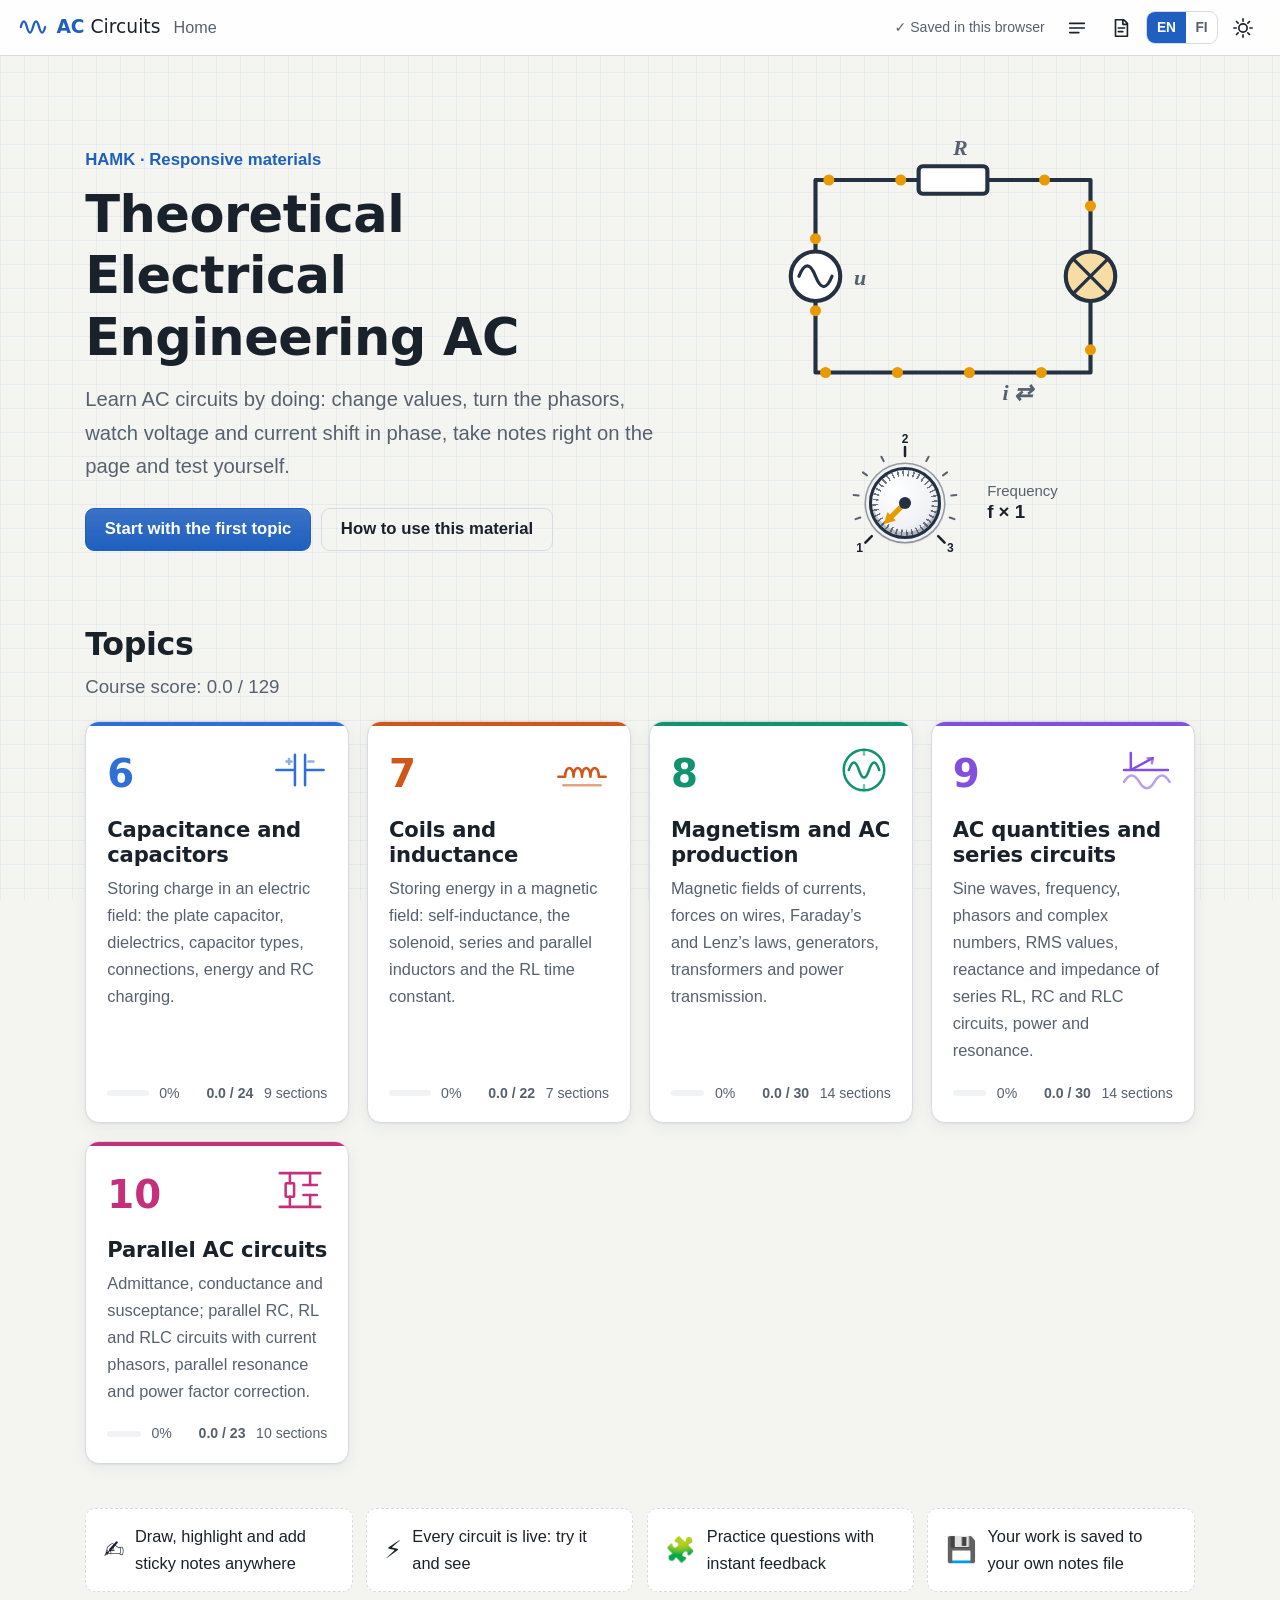
==== ac/index.html @ db030ca5 "Update courses (source 7ab23d0)" ====
<!DOCTYPE html>
<html lang="en" data-theme="light">
<head>
<meta charset="utf-8">
<meta http-equiv="Content-Security-Policy" content="default-src 'none'; script-src 'self' 'sha256-pbmYLm3J45AjEMLq6GWjqh+jnxPYkYn+S5W482r9JpI='; style-src 'self' 'unsafe-inline'; img-src 'self' data: blob:; font-src 'self'; connect-src 'none'; form-action 'none'; base-uri 'none'; object-src 'none'">
<meta name="referrer" content="no-referrer">
<meta name="viewport" content="width=device-width, initial-scale=1, viewport-fit=cover">
<title>Theoretical Electrical Engineering AC · Responsive materials</title>
<meta name="color-scheme" content="light dark">
<link rel="icon" href="assets/img/favicon.svg?v=e45cb06618" type="image/svg+xml">
<link rel="stylesheet" href="assets/css/tokens.css?v=3f46a9041d">
<link rel="stylesheet" href="assets/css/main.css?v=83f2d271c3">
<link rel="stylesheet" href="assets/css/widgets.css?v=fe84c44bce">
<script>
  // Apply saved theme before first paint to avoid a flash of the wrong theme.
  (function () {
    try {
      var p = JSON.parse(localStorage.getItem('tac.prefs') || '{}'), q = {};
      try { q = JSON.parse(localStorage.getItem('phys.prefs')) || {}; } catch (e) {}   // landing page choice: fallback on a first visit
      var t = p.theme || q.theme || (matchMedia('(prefers-color-scheme: dark)').matches ? 'dark' : 'light');
      document.documentElement.setAttribute('data-theme', t);
      var l = p.lang || q.lang;
      if (l) document.documentElement.setAttribute('lang', l);
    } catch (e) {}
  })();
</script>
</head>
<body>
<a class="skip-link" href="#main" data-i18n="a11y.skip">Skip to content</a>

<header class="app-header" id="app-header">
  <a class="brand" href="#/" aria-label="Home">
    <svg class="brand-mark" viewBox="0 0 32 32" aria-hidden="true"><path d="M3 16c2.2-8 4.3-8 6.5 0s4.3 8 6.5 0 4.3-8 6.5 0 4.3 8 6.5 0" fill="none" stroke="currentColor" stroke-width="2.4" stroke-linejoin="round" stroke-linecap="round"/></svg>
    <span class="brand-text"><b>AC</b> <span data-i18n="app.short">Circuits</span></span>
  </a>
  <nav class="crumbs" id="crumbs" aria-label="Breadcrumb"></nav>
  <div class="header-actions">
    <span class="save-status" id="save-status" role="status" aria-live="polite"></span>
    <button class="icon-btn" id="btn-tools" aria-haspopup="true" data-i18n-title="tools.title" data-i18n-aria="tools.title">
      <svg viewBox="0 0 24 24" aria-hidden="true"><path d="M4 7h16M4 12h16M4 17h10"/></svg>
    </button>
    <button class="icon-btn" id="btn-notes" aria-haspopup="true" data-i18n-title="notes.title" data-i18n-aria="notes.title">
      <svg viewBox="0 0 24 24" aria-hidden="true"><path d="M6 3h9l4 4v14H6z M14 3v5h5 M9 12h7 M9 16h5"/></svg>
    </button>
    <button class="lang-btn" id="btn-lang" data-i18n-title="pref.lang" data-i18n-aria="pref.lang"><span>EN</span><span>FI</span></button>
    <button class="icon-btn" id="btn-theme" data-i18n-title="pref.theme" data-i18n-aria="pref.theme">
      <svg class="i-sun" viewBox="0 0 24 24" aria-hidden="true"><circle cx="12" cy="12" r="4.5"/><path d="M12 2v2.5M12 19.5V22M2 12h2.5M19.5 12H22M4.9 4.9l1.8 1.8M17.3 17.3l1.8 1.8M4.9 19.1l1.8-1.8M17.3 6.7l1.8-1.8"/></svg>
      <svg class="i-moon" viewBox="0 0 24 24" aria-hidden="true"><path d="M20 14.5A8.5 8.5 0 1 1 9.5 4a7 7 0 0 0 10.5 10.5z"/></svg>
    </button>
  </div>
</header>


<main id="main" tabindex="-1"></main>

<div class="drawer-host" id="drawer-host"></div>
<div class="modal-host" id="modal-host"></div>
<div class="toast-host" id="toast-host" aria-live="polite"></div>

<noscript><p style="padding:2rem">This material needs JavaScript. / Tämä materiaali vaatii JavaScriptin.</p></noscript>

<!-- Core (classic scripts only: ES modules are blocked on file://) -->
<script src="assets/js/core/tdc.js?v=b5c0bcb4d8"></script>
<script src="assets/js/core/i18n.js?v=e4afcc249c"></script>
<script src="lang/ui.js?v=0b3c5973d3"></script>
<script src="assets/js/core/theme.js?v=9b73047cfd"></script>
<script src="assets/js/core/ui.js?v=63420fcae2"></script>
<script src="assets/js/core/answer-norm.js?v=86c3b2309d"></script>
<script src="assets/js/core/scoring.js?v=700bbb0a70"></script>
<script src="assets/js/core/calc.js?v=87dd33fbfc"></script>
<script src="assets/js/core/crypto.js?v=a854910cba"></script>
<script src="assets/js/core/store.js?v=5a4cf26c00"></script>
<script src="assets/js/core/formula.js?v=489525cb7b"></script>
<script src="assets/js/core/render.js?v=7fd0418ef6"></script>
<script src="assets/js/core/colorpicker.js?v=32179fa64b"></script>
<script src="assets/js/core/annotate.js?v=acb6c0222a"></script>
<script src="assets/js/core/quiz.js?v=ab4d814f95"></script>
<script src="assets/js/core/tools.js?v=df5bda1fa9"></script>
<script src="assets/js/core/router.js?v=f48097688c"></script>
<!-- Simulation & visualisation widgets -->
<script src="assets/vendor/three.min.js?v=8a5f724990"></script>
<script src="assets/js/sim/circuit.js?v=4933e4adf7"></script>
<script src="assets/js/sim/circuit-view.js?v=845d0c804b"></script>
<script src="assets/js/viz/plot.js?v=1e0f981f00"></script>
<script src="assets/js/viz/three-widget.js?v=1bd84b142c"></script>
<script src="assets/js/viz/widgets-common.js?v=58fe266c1f"></script>
<script src="assets/js/viz/ac.js?v=33a8235416"></script>
<!-- Content -->
<script src="content/topics.js?v=d01b849ca7"></script>
<script src="content/topic0.js?v=4bbeefe671"></script>
<script src="content/topic6.js?v=5cad010782"></script>
<script src="content/topic7.js?v=11e9e1df13"></script>
<script src="content/topic8.js?v=6d1bc80499"></script>
<script src="content/topic9.js?v=2267a92514"></script>
<script src="content/topic10.js?v=5bc34eb3f3"></script>
<!-- Generated answer keys (hashed / encrypted; see tools/build-keys.mjs) -->
<script src="assets/data/keys.js?v=8dade363c8"></script>
<script src="assets/js/core/boot.js?v=05d945c7f6"></script>
</body>
</html>
---- ac/assets/css/tokens.css ----
/* Design tokens. Light = "graph paper", dark = "oscilloscope". All colours used by CSS, SVG and
 * canvas/three.js come from here (JS reads them with TDC.theme.color('--name')). */
:root {
  --font-body: "Segoe UI Variable Text", "Segoe UI", Inter, Roboto, "Helvetica Neue", Arial, system-ui, sans-serif;
  --font-head: "Segoe UI Variable Display", "Segoe UI", Inter, Roboto, system-ui, sans-serif;
  --font-math: "Cambria Math", Cambria, "STIX Two Math", "Latin Modern Math", "Times New Roman", serif;
  --font-mono: "Cascadia Mono", Consolas, "SF Mono", Menlo, ui-monospace, monospace;
  --radius: 10px;
  --radius-sm: 6px;
  --gap: 1rem;
  --wide: 62rem;          /* one width for every section, box and table */
  --header-h: 56px;
  --ease: cubic-bezier(.2, .7, .2, 1);
  /* topic accents (same in both themes, tuned for AA on both surfaces) */
  --t1: #2f6fd6; --t2: #d0571a; --t3: #12936f; --t4: #8250df; --t5: #c4317a;
}

:root[data-theme="light"] {
  color-scheme: light;
  --bg: #f4f5f1;
  --bg-grid: rgba(40, 80, 140, .06);
  --surface: #ffffff;
  --surface-2: #f0f2f5;
  --fg: #19212b;
  --muted: #566170;
  --line: #d6dbe2;
  --primary: #1f5fbf;
  --primary-fg: #ffffff;
  --focus: #1f5fbf;
  --ok: #1e7f4f; --ok-bg: #e5f5ec;
  --bad: #b42318; --bad-bg: #fdecea;
  --warn: #8a5a00; --warn-bg: #fff4d6;
  --info-bg: #eaf1fc;
  --shadow: 0 1px 2px rgba(20, 30, 50, .06), 0 4px 16px rgba(20, 30, 50, .06);
  --shadow-lg: 0 10px 40px rgba(20, 30, 50, .16);
  /* circuit / plot */
  --c-wire: #233142;
  --c-wire-user: #d0571a;
  --c-body-fill: #ffffff;
  --c-grid-dot: #c3cad4;
  --c-flow: #e89a00;
  --c-electron: #1f8fd6;
  --c-label: #19212b;
  --c-value: #1f5fbf;
  --c-display-bg: #0f1a12;
  --c-display-fg: #6dff9e;
  --c-1: #1f5fbf; --c-2: #d0571a; --c-3: #12936f; --c-4: #8250df; --c-5: #c4317a; --c-6: #8a6d00;
  --mark-opacity: .35;
}

:root[data-theme="dark"] {
  color-scheme: dark;
  --bg: #0d131a;
  --bg-grid: rgba(110, 170, 255, .05);
  --surface: #141c26;
  --surface-2: #1b2532;
  --fg: #e4ebf2;
  --muted: #98a6b5;
  --line: #2a3747;
  --primary: #6ea8ff;
  --primary-fg: #08121f;
  --focus: #8dbbff;
  --ok: #5fd39a; --ok-bg: #11291e;
  --bad: #ff8a80; --bad-bg: #2d1514;
  --warn: #ffcf66; --warn-bg: #2b230f;
  --info-bg: #142338;
  --shadow: 0 1px 2px rgba(0, 0, 0, .4), 0 4px 18px rgba(0, 0, 0, .3);
  --shadow-lg: 0 10px 40px rgba(0, 0, 0, .55);
  --c-wire: #c9d6e3;
  --c-wire-user: #ff9b5c;
  --c-body-fill: #141c26;
  --c-grid-dot: #2f3d4e;
  --c-flow: #ffc04d;
  --c-electron: #5cc8ff;
  --c-label: #e4ebf2;
  --c-value: #8dbbff;
  --c-display-bg: #050b07;
  --c-display-fg: #6dff9e;
  --c-1: #6ea8ff; --c-2: #ff9b5c; --c-3: #4fd6a8; --c-4: #b99bff; --c-5: #ff7eb6; --c-6: #e6c84d;
  --mark-opacity: .45;
}
---- ac/assets/css/main.css ----
/* Layout, typography and core components. Colours only via tokens.css variables. */
*, *::before, *::after { box-sizing: border-box; }
html { font-size: 110%; -webkit-text-size-adjust: 100%; scroll-padding-top: calc(var(--header-h) + 12px); }
body {
  margin: 0; font: 400 1.0625rem/1.65 var(--font-body); color: var(--fg); background: var(--bg);
  background-image: linear-gradient(var(--bg-grid) 1px, transparent 1px), linear-gradient(90deg, var(--bg-grid) 1px, transparent 1px);
  background-size: 24px 24px; background-attachment: fixed;
  transition: background-color .25s var(--ease), color .25s var(--ease);
}
h1, h2, h3, h4 { font-family: var(--font-head); line-height: 1.2; margin: 1.4em 0 .5em; letter-spacing: -.01em; overflow-wrap: anywhere; hyphens: auto; }   /* long Finnish compounds on phones */
h1 { font-size: clamp(1.9rem, 3.2vw + 1rem, 2.9rem); font-weight: 700; }
h2 { font-size: clamp(1.4rem, 1.2vw + 1rem, 1.8rem); font-weight: 650; }
h3 { font-size: 1.2rem; font-weight: 650; }
p { margin: .6em 0; }
a { color: var(--primary); text-underline-offset: 3px; }
:focus-visible { outline: 3px solid var(--focus); outline-offset: 2px; border-radius: 4px; }
.muted { color: var(--muted); }
.small { font-size: .85rem; }
.nowrap { white-space: nowrap; }
.ok { color: var(--ok); } .bad { color: var(--bad); }
.skip-link { position: absolute; left: -999px; top: 8px; background: var(--surface); padding: .5rem 1rem; z-index: 100; }
.skip-link:focus { left: 8px; }
[hidden] { display: none !important; }
code, kbd { font-family: var(--font-mono); font-size: .9em; background: var(--surface-2); padding: .05em .35em; border-radius: 4px; }

/* ---------- header ---------- */
.app-header {
  position: sticky; top: 0; z-index: 40; height: var(--header-h); display: flex; align-items: center; gap: .75rem;
  padding: 0 max(1rem, env(safe-area-inset-left)); background: color-mix(in srgb, var(--surface) 88%, transparent);
  backdrop-filter: saturate(1.4) blur(10px); border-bottom: 1px solid var(--line);
}
.brand { display: flex; align-items: center; gap: .5rem; color: var(--fg); text-decoration: none; font-family: var(--font-head); white-space: nowrap; }
.brand-mark { width: 30px; height: 30px; color: var(--primary); }
.brand-text b { color: var(--primary); }
.crumbs { flex: 1; min-width: 0; display: flex; gap: .4rem; align-items: center; font-size: .92rem; color: var(--muted); overflow: hidden; white-space: nowrap; }
.crumbs a { color: var(--muted); text-decoration: none; }
.crumbs a:hover { color: var(--fg); }
.crumb-current { overflow: hidden; text-overflow: ellipsis; color: var(--fg); }
.header-actions { display: flex; align-items: center; gap: .35rem; }
.save-status { font-size: .8rem; color: var(--muted); margin-right: .4rem; white-space: nowrap; }
.save-status.warn { color: var(--warn); font-weight: 600; }
.save-status .dot { display: inline-block; width: .55em; height: .55em; margin-right: .35em; border-radius: 50%; background: var(--warn); vertical-align: baseline; }
.save-status.unsaved { color: var(--fg); }
.icon-btn {
  display: inline-grid; place-items: center; width: 38px; height: 38px; border-radius: 9px; border: 1px solid transparent;
  background: transparent; color: var(--fg); cursor: pointer; font-size: 1rem;
}
.icon-btn:hover { background: var(--surface-2); border-color: var(--line); }
.icon-btn svg { width: 22px; height: 22px; fill: none; stroke: currentColor; stroke-width: 1.8; stroke-linecap: round; stroke-linejoin: round; }
.icon-btn.sm { width: 28px; height: 28px; font-size: .75rem; }
.icon-btn[aria-pressed="true"] { background: var(--info-bg); }
[data-theme="light"] .i-moon, [data-theme="dark"] .i-sun { display: none; }
.lang-btn { display: flex; border: 1px solid var(--line); border-radius: 9px; overflow: hidden; background: var(--surface); padding: 0; cursor: pointer; font: 600 .78rem var(--font-body); }
.lang-btn span { padding: .45rem .55rem; color: var(--muted); }
.lang-btn span.on { background: var(--primary); color: var(--primary-fg); }
@media (max-width: 640px) { .save-status:not(.unsaved), .save-status .unsaved-text, .brand-text { display: none; } .save-status.unsaved { font-size: 0; } .save-status .dot { width: 10px; height: 10px; margin: 0; } .crumbs { font-size: .82rem; } }

/* ---------- buttons, inputs ---------- */
.btn {
  display: inline-flex; align-items: center; justify-content: center; gap: .4rem; padding: .6rem 1.05rem; border-radius: 9px;
  border: 1px solid var(--line); background: var(--surface); color: var(--fg); font: 600 .95rem var(--font-body);
  cursor: pointer; text-decoration: none; transition: transform .12s var(--ease), background .15s, border-color .15s;
}
.btn:hover { border-color: var(--primary); background: color-mix(in srgb, var(--primary) 7%, var(--surface)); transform: translateY(-1px); box-shadow: var(--shadow); }
.btn:active { transform: translateY(1px); box-shadow: none; }
.btn:disabled, .btn[aria-disabled="true"] { opacity: .5; cursor: not-allowed; transform: none; box-shadow: none; }
.btn-primary { background: linear-gradient(180deg, color-mix(in srgb, var(--primary) 88%, #fff), var(--primary)); color: var(--primary-fg); border-color: var(--primary); }
.btn-primary:hover { background: var(--primary); filter: brightness(1.08); box-shadow: 0 6px 18px color-mix(in srgb, var(--primary) 35%, transparent); }
.btn-ghost { background: transparent; }
.btn-danger { background: var(--bad); border-color: var(--bad); color: #fff; }
.btn-danger:hover { background: var(--bad); filter: brightness(1.1); box-shadow: 0 6px 18px color-mix(in srgb, var(--bad) 35%, transparent); }
.btn-danger-ghost { background: transparent; color: var(--bad); border-color: color-mix(in srgb, var(--bad) 45%, var(--line)); }
.btn-danger-ghost:hover { background: var(--bad-bg); border-color: var(--bad); }
.btn-small { padding: .38rem .75rem; font-size: .85rem; }
.btn-row { display: flex; gap: .5rem; flex-wrap: wrap; margin: 1rem 0; }
.btn-col { display: flex; flex-direction: column; gap: .5rem; align-items: stretch; }
/* Text fields: soft filled surface, clear hover, focus glow (one look for every input in the app) */
.input, textarea.input, select, .q-input {
  width: 100%; padding: .62rem .85rem; border: 1.5px solid color-mix(in srgb, var(--line) 80%, transparent); border-radius: 12px;
  background: color-mix(in srgb, var(--surface-2) 55%, var(--surface)); color: var(--fg); font: inherit; font-size: .95rem; line-height: 1.4;
  box-shadow: inset 0 1px 2px rgba(10, 20, 40, .05); transition: border-color .18s var(--ease), box-shadow .18s var(--ease), background-color .18s var(--ease);
}
.input::placeholder, .q-input::placeholder { color: color-mix(in srgb, var(--muted) 75%, transparent); }
.input:hover, select:hover, .q-input:hover { border-color: color-mix(in srgb, var(--primary) 45%, var(--line)); }
.input:focus, select:focus, .q-input:focus {
  border-color: var(--primary); outline: none; background: var(--surface);
  box-shadow: 0 0 0 4px color-mix(in srgb, var(--primary) 18%, transparent), inset 0 1px 2px rgba(10, 20, 40, .04);
}
.input:disabled, .input[readonly], .q-input:disabled { opacity: .7; cursor: not-allowed; }
textarea.input { resize: vertical; min-height: 4.5em; }
select, select.input {
  appearance: none; -webkit-appearance: none; cursor: pointer; padding-right: 2.2rem;
  background-image: linear-gradient(45deg, transparent 50%, var(--muted) 50%), linear-gradient(135deg, var(--muted) 50%, transparent 50%);
  background-position: calc(100% - 1.05rem) 55%, calc(100% - .75rem) 55%; background-size: 5px 5px; background-repeat: no-repeat;
}
select:not(.input) { width: auto; max-width: 100%; }   /* widget menus sit in rows; .input fields fill their column */
input[type=checkbox], input[type=radio] { accent-color: var(--primary); }
.field { display: grid; gap: .3rem; margin: .7rem 0; font-size: .85rem; font-weight: 600; color: var(--muted); }
.chip { display: inline-flex; align-items: center; gap: .3rem; padding: .15rem .55rem; border-radius: 99px; background: var(--surface-2); border: 1px solid var(--line); font-size: .8rem; }
.chip-ok { background: var(--ok-bg); color: var(--ok); border-color: transparent; }
.chip-bad { background: var(--warn-bg); color: var(--warn); border-color: transparent; }
/* "Interpreted as" preview under an input: shows how the app understood the typed expression */
.math-preview {
  display: flex; align-items: center; gap: .3rem .8rem; flex-wrap: wrap; margin: .45rem 0 .2rem; padding: .45rem .8rem; border-radius: 10px;
  background: color-mix(in srgb, var(--primary) 6%, var(--surface)); border: 1px dashed color-mix(in srgb, var(--primary) 40%, var(--line));
  animation: fade .2s;
}
.math-preview.is-bad { background: var(--warn-bg); border-color: color-mix(in srgb, var(--warn) 50%, transparent); }
.mp-label { font-size: .72rem; font-weight: 700; letter-spacing: .04em; text-transform: uppercase; color: var(--muted); }
.mp-math { min-width: 0; overflow-x: auto; overflow-y: hidden; }
.mp-math math { font-size: 1.2rem; text-align: left; }
.mp-msg { font-size: .85rem; color: var(--warn); }
.mp-msg:empty, .mp-math:empty { display: none; }
.progress { height: 6px; border-radius: 99px; background: var(--surface-2); overflow: hidden; flex: 1; }
.progress > span { display: block; height: 100%; background: var(--accent, var(--primary)); border-radius: inherit; transition: width .6s var(--ease); }

/* ---------- home ---------- */
main { min-height: calc(100vh - var(--header-h)); outline: none; }
.view-home, .page { max-width: 1180px; margin: 0 auto; padding: 1rem clamp(1rem, 3vw, 2rem) 4rem; }
.hero { display: grid; grid-template-columns: 1.1fr .9fr; gap: 2rem; align-items: center; padding: clamp(1rem, 4vw, 3rem) 0 1rem; }
.hero h1 { margin: .2em 0 .3em; }
.eyebrow { margin: 0; color: var(--primary); font-weight: 600; font-size: .95rem; }
.lead { font-size: 1.15rem; color: var(--muted); max-width: 40rem; }
.hero-actions { display: flex; gap: .6rem; flex-wrap: wrap; margin-top: 1.4rem; }
.hero-art svg { width: 100%; max-width: 440px; display: block; margin: auto; }
.ha-wire { fill: none; stroke: var(--c-wire); stroke-width: 3; stroke-linejoin: round; }
.ha-src circle { fill: var(--c-body-fill); stroke: var(--c-wire); stroke-width: 3; } .ha-src path { fill: none; stroke: var(--c-wire); stroke-width: 2.4; stroke-linecap: round; }
.ha-res rect { fill: var(--c-body-fill); stroke: var(--c-wire); stroke-width: 3; }
.ha-lamp circle { fill: color-mix(in srgb, var(--c-flow) 35%, var(--c-body-fill)); stroke: var(--c-wire); stroke-width: 3; animation: lamp 3s ease-in-out infinite; }
.ha-lamp path { stroke: var(--c-wire); stroke-width: 2.4; }
.hero-art text { fill: var(--muted); font: 600 16px var(--font-math); font-style: italic; }
.ha-dots circle { fill: var(--c-flow); }
/* frequency knob: an instrument-panel dial under the hero circuit */
.ha-panel { display: flex; align-items: center; justify-content: center; gap: .7rem; margin-top: .3rem; }
.ha-panel > span { display: flex; flex-direction: column; line-height: 1.25; }
.ha-knob-lab { font-size: .85rem; color: var(--muted); }
.ha-knob-val { font-variant-numeric: tabular-nums; min-width: 4.5em; }
.ha-dial { position: relative; width: 140px; height: 140px; flex: none; display: grid; place-items: center; }
.ha-dial > * { grid-area: 1 / 1; }   /* scale and knob share one cell, so the knob sits at the scale's centre */
.ha-dial svg { position: absolute; inset: 0; width: 100%; height: 100%; }
.ha-dial line { stroke: var(--muted); stroke-width: 2; stroke-linecap: round; } .ha-dial line.big { stroke: var(--fg); stroke-width: 2.5; }
.hero-art .ha-dial text { fill: var(--fg); font: 700 12px var(--font-body); text-anchor: middle; dominant-baseline: central; }
.ha-knob { position: relative; width: 72px; height: 72px; flex: none; border-radius: 50%; cursor: grab; touch-action: none;
  background: radial-gradient(circle at 35% 30%, color-mix(in srgb, var(--surface) 70%, #fff), var(--surface-2) 60%, color-mix(in srgb, var(--c-wire) 18%, var(--surface-2)));
  border: 3px solid var(--c-wire);
  box-shadow: 0 0 0 3px var(--surface-2), 0 0 0 4.5px color-mix(in srgb, var(--c-wire) 45%, transparent), 0 2px 5px rgb(0 0 0 / .3),
    inset 0 -4px 0 color-mix(in srgb, var(--c-wire) 25%, transparent); }
.ha-knob::after { content: ''; position: absolute; inset: calc(50% - 6px); border-radius: 50%; background: var(--c-wire); pointer-events: none; }   /* hub cap */
.ha-knob:active { cursor: grabbing; }
.ha-knob:focus-visible { outline: 3px solid var(--primary); outline-offset: 7px; }
.ha-knob-face { position: relative; display: block; width: 100%; height: 100%; border-radius: 50%; transition: transform .08s; }
/* knurled grip ring: turns with the knob */
.ha-knob-face::before { content: ''; position: absolute; inset: 0; border-radius: 50%;
  background: repeating-conic-gradient(color-mix(in srgb, var(--c-wire) 65%, transparent) 0 3deg, transparent 3deg 10deg);
  -webkit-mask: radial-gradient(circle closest-side, transparent 80%, #000 82%); mask: radial-gradient(circle closest-side, transparent 80%, #000 82%); }
/* pointer: a thick shaft with an arrow head */
.ha-knob-face::after { content: ''; position: absolute; left: calc(50% - 6px); top: 3px; width: 12px; height: 31px; background: var(--c-flow);
  clip-path: polygon(50% 0, 100% 36%, 72% 36%, 72% 100%, 28% 100%, 28% 36%, 0 36%); }
@keyframes lamp { 50% { fill: color-mix(in srgb, var(--c-flow) 75%, var(--c-body-fill)); } }
.section-title { margin-top: 2rem; }
.topic-grid { display: grid; grid-template-columns: repeat(auto-fill, minmax(260px, 1fr)); gap: 1rem; }
.topic-card {
  --accent: var(--primary); position: relative; display: flex; flex-direction: column; gap: .4rem; padding: 1.2rem 1.2rem 1rem;
  border-radius: 14px; background: var(--surface); border: 1px solid var(--line); color: var(--fg); text-decoration: none;
  box-shadow: var(--shadow); overflow: hidden; transition: transform .2s var(--ease), box-shadow .2s, border-color .2s;
  animation: rise .5s var(--ease) both; animation-delay: calc(var(--i) * 60ms);
}
.topic-card::before { content: ""; position: absolute; inset: 0 0 auto 0; height: 4px; background: var(--accent); }
.topic-card:hover { transform: translateY(-3px); box-shadow: var(--shadow-lg); border-color: var(--accent); }
.tc-top { display: flex; justify-content: space-between; align-items: center; }
.tc-num { font: 700 2.2rem/1 var(--font-head); color: var(--accent); }
.tc-icon svg { width: 54px; height: 54px; color: var(--accent); }
.tc-title { margin: .2rem 0 0; font-size: 1.2rem; }
.tc-sum { margin: 0; color: var(--muted); font-size: .93rem; flex: 1; }
.tc-foot { display: flex; flex-wrap: wrap; align-items: center; gap: .3rem .6rem; margin-top: .6rem; font-size: .8rem; color: var(--muted); }
.tc-pct { font-variant-numeric: tabular-nums; min-width: 2.6em; }
.tc-score { font-variant-numeric: tabular-nums; white-space: nowrap; font-weight: 600; }
.home-total { margin: -.4rem 0 1rem; color: var(--muted); font-variant-numeric: tabular-nums; }
.feature-strip { display: grid; grid-template-columns: repeat(auto-fit, minmax(200px, 1fr)); gap: .75rem; margin-top: 2.5rem; }
.feature { display: flex; gap: .6rem; align-items: center; padding: .8rem 1rem; border-radius: var(--radius); background: var(--surface); border: 1px dashed var(--line); font-size: .93rem; }
.feature-icon { font-size: 1.4rem; }
@keyframes rise { from { opacity: 0; transform: translateY(12px); } }
@media (max-width: 820px) { .hero { grid-template-columns: 1fr; } .hero-art { order: -1; max-width: 340px; margin: auto; } }

/* ---------- topic page ---------- */
.topic-layout { display: grid; grid-template-columns: 260px minmax(0, 1fr); gap: clamp(1rem, 3vw, 3rem); max-width: 1240px; margin: 0 auto; padding: 1rem clamp(1rem, 3vw, 2rem) 6rem; }
.toc-wrap { position: relative; z-index: 10; pointer-events: none; }   /* above the drawing layer, but its empty column is not */
.toc-wrap > * { pointer-events: auto; }
.toc { position: sticky; top: calc(var(--header-h) + 1rem); max-height: calc(100vh - var(--header-h) - 2rem); overflow: auto; padding: 1rem; border-radius: 14px; background: var(--surface); border: 1px solid var(--line); font-size: .9rem; }
.toc-head { display: flex; gap: .6rem; align-items: center; margin-bottom: .6rem; }
.toc-num { display: grid; place-items: center; width: 30px; height: 30px; flex: none; border-radius: 8px; color: #fff; font-weight: 700; }
.toc-progress { margin-bottom: .6rem; }
.toc ol { list-style: none; margin: 0; padding: 0; counter-reset: s; }
.toc li { counter-increment: s; }
.toc a { display: flex; gap: .5rem; padding: .35rem .5rem; border-radius: 7px; color: var(--muted); text-decoration: none; line-height: 1.35; }
.toc a::before { content: counter(s); flex: none; width: 1.4em; text-align: right; font-variant-numeric: tabular-nums; opacity: .7; }
.toc li.seen a::before { content: "✓"; color: var(--ok); opacity: 1; }
.toc a:hover { background: var(--surface-2); color: var(--fg); }
.toc a.current { background: var(--info-bg); color: var(--fg); font-weight: 600; }
.toc-head strong { flex: 1; }
.toc-min { flex: none; width: 30px; height: 30px; }
.toc-min span { display: inline-block; transition: transform .2s; }
/* minimised: only the header stays, so margin annotations under the list are visible and drawable */
.toc.min .toc-min span { transform: rotate(180deg); }
@media (min-width: 961px) { .toc.min > :not(.toc-head) { display: none; } .toc.min .toc-head { margin-bottom: 0; } }
.toc-toggle { display: none; }
@media (max-width: 960px) {
  .topic-layout { grid-template-columns: 1fr; }
  .toc-toggle { display: inline-flex; position: sticky; top: calc(var(--header-h) + .5rem); z-index: 20; }
  .toc { display: none; position: absolute; z-index: 30; top: 3rem; left: 0; right: 0; max-height: 70vh; box-shadow: var(--shadow-lg); }
  .toc.open { display: block; }
  .toc-min { display: none; }   /* the mobile drawer has its own toggle */
}
.topic-content { min-width: 0; max-width: var(--wide); }
.topic-hero { display: grid; grid-template-columns: auto 1fr; gap: 1.2rem; align-items: start; padding: 1rem 0 .5rem; }
.topic-hero h1 { margin: .1em 0 .2em; }
.topic-hero .eyebrow { color: var(--accent); }
.topic-hero-icon svg { width: 72px; height: 72px; color: var(--accent); }
@media (max-width: 600px) { .topic-hero { grid-template-columns: 1fr; } .topic-hero-icon { display: none; } }
.objectives { background: var(--surface); border: 1px solid var(--line); border-left: 4px solid var(--accent); border-radius: var(--radius); padding: .6rem 1rem; margin-top: 1rem; }
.objectives summary { font-weight: 600; cursor: pointer; }
.objectives ul { margin: .4rem 0 .2rem; padding-left: 1.2rem; }
.sec { position: relative; padding: .5rem 0 1.5rem; border-top: 1px solid var(--line); }
.sec-head { display: flex; align-items: center; gap: .5rem; justify-content: space-between; }
.sec-head h2 { margin-bottom: .3em; }
.sec-head h2::before { content: ""; display: inline-block; width: .55em; height: .55em; margin-right: .45em; border-radius: 2px; background: var(--accent); vertical-align: .1em; }
.bm-btn { opacity: .45; } .bm-btn[aria-pressed="true"] { opacity: 1; }
.sec-notes { margin-top: 1rem; border: 1px dashed var(--line); border-radius: var(--radius); padding: .4rem .8rem; background: color-mix(in srgb, var(--surface) 70%, transparent); }
.sec-notes summary { cursor: pointer; color: var(--muted); font-size: .9rem; }
.sec-notes.has-notes summary { color: var(--fg); font-weight: 600; }
.sec-notes textarea { margin: .5rem 0 .3rem; resize: vertical; font-family: var(--font-body); }
.topic-nav { display: flex; justify-content: space-between; gap: 1rem; margin-top: 2rem; flex-wrap: wrap; }

/* ---------- content blocks ---------- */
.blk { margin: 1rem 0; }
.blk-text p:first-child { margin-top: 0; }
.blk-h { margin-top: 1.4em; }
.blk-list { padding-left: 1.3rem; } .blk-list li { margin: .25rem 0; }
/* Formulas are native MathML (core/formula.js); the maths font makes them look like Word's equations */
math { font-family: var(--font-math); math-style: normal; }
.formula { white-space: nowrap; }
.formula:has(> math + math) { white-space: normal; }   /* long inline formula split at "=" may wrap there */
.formula math { font-size: 1.12em; }
.formula-display { display: flex; flex-wrap: wrap; justify-content: center; align-items: center; gap: .35rem 2.2rem; font-size: 1.3rem; padding: .6rem 0; overflow-x: auto; overflow-y: hidden; }
.formula-display math { font-size: inherit; }
.blk-formula { position: relative; background: var(--surface); border: 1px solid var(--line); border-radius: var(--radius); padding: .6rem 1rem;
  transition: border-color .2s, box-shadow .2s var(--ease), transform .2s var(--ease); }
.blk-formula:hover { border-color: color-mix(in srgb, var(--accent, var(--primary)) 55%, var(--line)); box-shadow: var(--shadow); }
.blk-formula.is-key { border: 2px solid var(--accent); box-shadow: 0 0 0 4px color-mix(in srgb, var(--accent) 12%, transparent);
  background: linear-gradient(135deg, color-mix(in srgb, var(--accent) 6%, var(--surface)), var(--surface) 60%); }
.blk-formula.is-key:hover { box-shadow: 0 0 0 6px color-mix(in srgb, var(--accent) 16%, transparent), var(--shadow); }
.formula-label { font-size: .85rem; color: var(--muted); font-weight: 600; }
.formula-legend { display: grid; grid-template-columns: repeat(auto-fill, minmax(min(100%, 260px), 1fr)); gap: .2rem 1.2rem; margin: .3rem 0 0; font-size: .88rem; }
.formula-legend > div { display: flex; gap: .45rem; align-items: baseline; padding: .1rem .35rem; border-radius: 6px; transition: background-color .15s; }
.formula-legend > div:hover { background: color-mix(in srgb, var(--accent, var(--primary)) 9%, transparent); }
.formula-legend dt { font-family: var(--font-math); min-width: 1.8em; }
.formula-legend dd { margin: 0; color: var(--muted); text-wrap: pretty; }   /* no lone "0)" on its own line */
.formula-legend dd.unit { font-family: var(--font-mono); font-size: .8rem; white-space: nowrap; margin-left: auto; }
.blk-callout { display: flex; gap: .8rem; padding: .8rem 1rem; border-radius: var(--radius); background: var(--info-bg); border-left: 4px solid var(--primary); }
.callout-icon { font-size: 1.25rem; line-height: 1.4; }
.callout-title { display: block; margin-bottom: .2rem; }
.callout-key { background: color-mix(in srgb, var(--accent, var(--primary)) 10%, var(--surface)); border-left-color: var(--accent, var(--primary)); }
.callout-warn { background: var(--warn-bg); border-left-color: var(--warn); }
.callout-tip { background: var(--ok-bg); border-left-color: var(--ok); }
.callout-fun, .callout-history { background: var(--surface-2); border-left-color: var(--c-flow); }
.blk-callout p { margin: .2em 0; }
.table-wrap { overflow-x: auto; }
.blk-table { border-collapse: collapse; width: 100%; font-size: .93rem; background: var(--surface); border-radius: var(--radius); overflow: hidden; }
.blk-table caption { text-align: left; font-weight: 600; padding: .3rem 0; color: var(--muted); caption-side: top; }
.blk-table th, .blk-table td { padding: .5rem .7rem; border-bottom: 1px solid var(--line); text-align: left; vertical-align: top; }
.blk-table th { background: var(--surface-2); font-weight: 650; }
.blk-table tbody tr { transition: background-color .15s; }
.blk-table tbody tr:hover { background: color-mix(in srgb, var(--accent, var(--primary)) 8%, var(--surface)); }
.blk-table.compact th, .blk-table.compact td { padding: .25rem .5rem; font-size: .85rem; font-variant-numeric: tabular-nums; }
.blk-table.compact { table-layout: fixed; }   /* columns keep their place when values shrink to "0 A" */
/* Rows tinted with their own colour (resistor colour code): 50 % see-through, 25 % on hover. */
.blk-table tbody tr.row-tint { background: color-mix(in srgb, var(--row-bg) 50%, transparent); }
.blk-table tbody tr.row-tint:hover { background: color-mix(in srgb, var(--row-bg) 75%, transparent); }
:root[data-theme="light"] .blk-table tr.tone-dark:hover { color: var(--primary-fg); }
:root[data-theme="dark"] .blk-table tr.tone-light { color: var(--bg); }
.blk-figure { margin: 0; text-align: center; }
.blk-figure img, .fig-svg svg { max-width: 100%; height: auto; }
figcaption { font-size: .88rem; color: var(--muted); margin-top: .4rem; }
.blk-details { border: 1px solid var(--line); border-radius: var(--radius); padding: .5rem 1rem; background: var(--surface); }
.blk-details summary { cursor: pointer; font-weight: 600; }
.blk-columns { display: grid; grid-template-columns: repeat(auto-fit, minmax(240px, 1fr)); gap: 1rem; }
.blk-error { color: var(--bad); font-family: var(--font-mono); font-size: .85rem; }
dfn.term { font-style: normal; border-bottom: 1.5px dotted var(--primary); cursor: help; }
.blk-example { border: 1px solid var(--line); border-radius: 12px; background: var(--surface); padding: 1rem 1.1rem; }
.ex-head { display: flex; gap: .6rem; align-items: center; }
.ex-badge { font-size: .75rem; font-weight: 700; padding: .15rem .55rem; border-radius: 99px; background: var(--accent, var(--primary)); color: #fff; }
.ex-problem { margin: .5rem 0; }
.ex-given { display: flex; gap: .4rem; flex-wrap: wrap; margin: .4rem 0; }
.ex-steps { margin: .6rem 0; padding-left: 1.4rem; }
.ex-step { margin: .4rem 0; animation: rise .35s var(--ease) both; }
.ex-step .formula-display { font-size: 1.15rem; justify-content: flex-start; padding: .2rem 0; }
.ex-result { padding: .5rem .8rem; border-radius: 8px; background: var(--ok-bg); font-weight: 600; }
.ex-actions { display: flex; gap: .5rem; margin-top: .4rem; }

/* ---------- drawers, modals, toasts, popovers ---------- */
.modal-backdrop { position: fixed; inset: 0; z-index: 80; display: grid; place-items: center; padding: 1rem; background: rgba(5, 10, 18, .5); animation: fade .15s; }
.modal { width: min(520px, 100%); max-height: 90vh; overflow: auto; background: var(--surface); border-radius: 14px; padding: 1.3rem 1.4rem; box-shadow: var(--shadow-lg); animation: rise .2s var(--ease); }
.modal-wide { width: min(760px, 100%); }
.modal-title { margin: 0 0 .6rem; font-size: 1.3rem; }
.modal-actions { display: flex; justify-content: flex-end; gap: .5rem; margin-top: 1.2rem; flex-wrap: wrap; }
.modal-body ol, .modal-body ul { padding-left: 1.3rem; }
@keyframes fade { from { opacity: 0; } }
.drawer { position: fixed; top: 0; right: 0; bottom: 0; z-index: 70; width: min(420px, 100vw); background: var(--surface); border-left: 1px solid var(--line); box-shadow: var(--shadow-lg);
  display: flex; flex-direction: column; transform: translateX(100%); transition: transform .25s var(--ease); }
.drawer.open { transform: none; }
.drawer-head { display: flex; justify-content: space-between; align-items: center; padding: .8rem 1rem; border-bottom: 1px solid var(--line); }
.drawer-head h2 { margin: 0; font-size: 1.15rem; }
.drawer-content { flex: 1; overflow: auto; padding: .4rem 1rem 2rem; }
.drawer-sec { padding: .6rem 0 1rem; border-bottom: 1px solid var(--line); }
.drawer-sec h3 { margin: .4rem 0 .5rem; font-size: 1rem; }
.link-list { list-style: none; padding: 0; margin: 0; } .link-list li { padding: .3rem 0; }
.clamp { display: -webkit-box; -webkit-line-clamp: 2; -webkit-box-orient: vertical; overflow: hidden; margin: .1rem 0 0; font-size: .85rem; }
.toast-host { position: fixed; left: 50%; bottom: 1.2rem; transform: translateX(-50%); z-index: 90; display: grid; gap: .5rem; pointer-events: none; }
.toast { padding: .6rem 1rem; border-radius: 10px; background: var(--fg); color: var(--bg); font-size: .92rem; box-shadow: var(--shadow-lg); opacity: 0; transform: translateY(8px); transition: .25s var(--ease); }
.toast.show { opacity: 1; transform: none; }
.toast-ok { background: var(--ok); color: #fff; } .toast-bad { background: var(--bad); color: #fff; } .toast-warn { background: var(--warn); color: #fff; }
.popover { position: absolute; z-index: 60; max-width: min(340px, 92vw); padding: .7rem .9rem; border-radius: 10px; background: var(--surface); border: 1px solid var(--line); box-shadow: var(--shadow-lg); font-size: .9rem; animation: rise .15s var(--ease); }
.tabs { display: flex; gap: .25rem; margin: .7rem 0 .9rem; padding: .25rem; border-radius: 12px; background: var(--surface-2); }
.tab { flex: 1; padding: .45rem .6rem; border: 0; border-radius: 9px; background: none; color: var(--muted); font: 600 .88rem var(--font-body); cursor: pointer; transition: background-color .15s, color .15s; white-space: nowrap; }
.tab:hover { color: var(--fg); background: color-mix(in srgb, var(--surface) 60%, transparent); }
.tab[aria-selected="true"] { color: var(--fg); background: var(--surface); box-shadow: var(--shadow); }

/* tools: calculator */
/* fixed-height display above the input: a long preview or result scrolls inside it, so the keys below never shift */
.calc-display { display: flex; flex-direction: column; height: 10rem; overflow-y: auto; margin-bottom: .45rem; padding: .25rem .5rem; border-radius: 12px; background: var(--surface-2); border: 1px solid var(--line); }
.calc-display::before { content: ""; flex: 1 0 0; }   /* pushes content to the bottom, next to the input; collapses when it overflows so it still scrolls */
.calc-display .math-preview { margin: .2rem 0; animation: none; }
.calc-input { font-family: var(--font-mono); font-size: 1.15rem; padding: .75rem .95rem; }
.calc-out { min-height: 1.8em; padding: .35rem .2rem; font: 600 1.15rem var(--font-mono); color: var(--c-value); }
.calc-out.bad { color: var(--bad); font: 500 .9rem var(--font-body); }
.calc-out .sep { display: inline-block; width: 1.2rem; }
.calc-keys { display: grid; grid-template-columns: repeat(6, 1fr); gap: .35rem; margin-top: .3rem; }
.calc-key { padding: .6rem 0; border-radius: 10px; border: 1px solid var(--line); background: var(--surface-2); color: var(--fg); font: 600 .95rem var(--font-mono); cursor: pointer;
  transition: background-color .12s, border-color .12s, transform .08s; }
.calc-key.num { background: var(--surface); }
.calc-key:hover:not(:disabled) { border-color: var(--primary); background: color-mix(in srgb, var(--primary) 10%, var(--surface)); }
.calc-key:active:not(:disabled) { transform: scale(.96); }
.calc-key:disabled { opacity: .35; cursor: not-allowed; text-decoration: line-through; }
.calc-key.wide { grid-column: span 2; } .calc-key.primary { background: var(--primary); border-color: var(--primary); color: var(--primary-fg); }
.calc-key.primary:hover { background: var(--primary); filter: brightness(1.1); }
.calc-hist { list-style: none; padding: 0; margin: .6rem 0; font-size: .9rem; }
.calc-hist li { display: flex; flex-wrap: wrap; justify-content: space-between; align-items: center; gap: .6rem; padding: .3rem .5rem; border-radius: 8px; cursor: pointer; transition: background-color .15s; }
.calc-hist li:hover, .calc-hist li:focus-visible { background: color-mix(in srgb, var(--primary) 9%, transparent); }
.calc-hist li b { margin-left: auto; font: 600 .88rem var(--font-mono); color: var(--c-value); text-align: right; }
.calc-hist .ch-expr { min-width: 0; overflow-x: auto; overflow-y: hidden; padding: .15rem 0; }
.calc-hist .ch-vars { flex-wrap: wrap; justify-content: flex-start; cursor: default; }
.calc-hist .ch-vars:hover { background: none; }
.solver { margin-top: 1rem; padding: .7rem .9rem; border-radius: 12px; border: 1px solid var(--line); background: color-mix(in srgb, var(--surface-2) 50%, var(--surface)); }
.solver summary { cursor: pointer; font-weight: 650; }
.solver-top { display: flex; gap: .5rem; align-items: center; margin: .4rem 0 .6rem; }
.solver-size { width: auto; }
.solver-grid { display: grid; gap: .35rem; align-items: center; }
.solver-cell { padding: .45rem .5rem; font: 500 .9rem var(--font-mono); text-align: center; border-radius: 9px; min-width: 0; }
.solver-eq { font: 600 1rem var(--font-math); color: var(--muted); padding: 0 .1rem; }

/* tools: formula sheet & glossary (hover tints the row so the eye can follow it) */
.formula-sheet h4 { margin: 1.1rem 0 .35rem; color: var(--muted); font-size: .78rem; letter-spacing: .05em; text-transform: uppercase; }
.fs-item { display: flex; flex-wrap: wrap; justify-content: space-between; gap: .2rem .8rem; align-items: center; padding: .45rem .6rem; border-radius: 10px;
  border-left: 3px solid transparent; font-size: .9rem; transition: background-color .15s, border-color .15s; }
.fs-item + .fs-item { box-shadow: 0 -1px 0 color-mix(in srgb, var(--line) 60%, transparent); }
.fs-item:hover { background: color-mix(in srgb, var(--primary) 10%, var(--surface)); border-left-color: var(--primary); box-shadow: none; }
.fs-item:hover + .fs-item { box-shadow: none; }
.fs-item:hover .fs-name { color: var(--fg); }
.fs-name { flex: 1 1 8rem; color: var(--muted); transition: color .15s; }
.fs-item .formula { margin-left: auto; max-width: 100%; overflow-x: auto; overflow-y: hidden; padding: .1rem 0; }   /* long formulas wrap below the name */
.glossary dt { margin-top: .5rem; padding: .35rem .6rem 0; font-weight: 650; border-radius: 10px 10px 0 0; transition: background-color .15s; }
.glossary dd { margin: 0; padding: .1rem .6rem .45rem; color: var(--muted); font-size: .9rem; border-radius: 0 0 10px 10px; transition: background-color .15s; }
.glossary dt:hover, .glossary dt:hover + dd, .glossary dd:hover { background: color-mix(in srgb, var(--primary) 9%, var(--surface)); }
.gl-sep { color: var(--muted); } .gl-sym { margin-left: .5rem; color: var(--primary); }

/* ---------- challenge panels inside interactives ---------- */
.challenge {
  position: relative; display: grid; grid-template-columns: auto 1fr; align-items: center; gap: .35rem 1rem; margin: .8rem 0 .2rem; padding: .9rem 1.1rem;
  border-radius: 14px; font-size: 1.12rem; color: var(--fg); overflow: hidden;
  background: linear-gradient(120deg, color-mix(in srgb, var(--c-flow) 22%, var(--surface)), color-mix(in srgb, var(--accent, var(--primary)) 14%, var(--surface)));
  border: 1.5px solid color-mix(in srgb, var(--c-flow) 55%, var(--line)); box-shadow: var(--shadow); animation: rise .35s var(--ease);
}
.challenge .ch-badge { padding: .25rem .7rem; border-radius: 99px; background: var(--c-flow); color: #1d1400; font-size: .8rem; font-weight: 800; letter-spacing: .03em; text-transform: uppercase; white-space: nowrap; }
.challenge .ch-body b { font-size: 1.25em; color: var(--accent, var(--primary)); }
.challenge .ch-state { grid-column: 1 / -1; font-size: .95rem; font-weight: 700; color: var(--ok); }
.challenge.is-done { border-color: var(--ok); background: linear-gradient(120deg, var(--ok-bg), color-mix(in srgb, var(--ok) 12%, var(--surface))); }
.challenge.is-done .ch-badge { background: var(--ok); color: #fff; }
.challenge.is-done::after { content: "✓"; position: absolute; right: 1rem; top: 50%; transform: translateY(-50%); font-size: 2.2rem; font-weight: 800; color: color-mix(in srgb, var(--ok) 40%, transparent); animation: pop .4s var(--ease); }
@keyframes pop { from { transform: translateY(-50%) scale(.3); opacity: 0; } }
@media (max-width: 520px) { .challenge { grid-template-columns: 1fr; } }
.toc-reset { width: 100%; margin-top: .8rem; color: var(--muted); }
.toc-reset:hover { color: var(--bad); border-color: var(--bad); background: var(--bad-bg); }

/* ---------- general hover feedback ---------- */
.feature { transition: border-color .2s, transform .2s var(--ease), background-color .2s; }
.feature:hover { border-style: solid; border-color: var(--primary); transform: translateY(-2px); background: color-mix(in srgb, var(--primary) 5%, var(--surface)); }
.blk-example, .blk-details, .objectives { transition: box-shadow .2s, border-color .2s; }
.blk-example:hover, .blk-details:hover { box-shadow: var(--shadow); border-color: color-mix(in srgb, var(--accent, var(--primary)) 40%, var(--line)); }
.chip { transition: background-color .15s, border-color .15s; }
.ex-given .chip:hover { border-color: var(--accent, var(--primary)); background: color-mix(in srgb, var(--accent, var(--primary)) 9%, var(--surface)); }
.link-list a { display: block; padding: .2rem .4rem; margin: 0 -.4rem; border-radius: 7px; text-decoration: none; transition: background-color .15s; }
.link-list a:hover { background: color-mix(in srgb, var(--primary) 9%, transparent); }
dfn.term { transition: background-color .15s; border-radius: 3px; }
dfn.term:hover { background: color-mix(in srgb, var(--primary) 12%, transparent); }

@media print {
  .app-header, .annot-bar, .toc-wrap, .topic-nav, .drawer-host, .btn, .c-toolbar, .sec-notes:not(.has-notes) { display: none !important; }
  body { background: #fff; color: #000; }
  .topic-layout { display: block; }
}
@media (prefers-reduced-motion: reduce) { *, *::before, *::after { animation: none !important; transition: none !important; } }
---- ac/assets/css/widgets.css ----
/* Interactives (circuit, plot, 3D, sliders), quizzes and the annotation layer. */

/* ---------- interactive frame ---------- */
.blk-interactive { margin: 0; padding: .8rem; border-radius: 14px; background: var(--surface); border: 1px solid var(--line); box-shadow: var(--shadow); }
.widget-title { display: flex; align-items: center; gap: .6rem; margin-bottom: .5rem; }
.widget-title strong { min-width: 0; overflow-wrap: anywhere; hyphens: auto; } .widget-badge { flex: none; }
.widget-badge { font-size: .72rem; font-weight: 700; padding: .12rem .5rem; border-radius: 99px; background: var(--c-flow); color: #1b1300; }
.widget-host { position: relative; min-height: 60px; }
.blk-interactive figcaption { text-align: left; }

/* ---------- circuit ---------- */
.circuit-widget { display: grid; gap: .4rem; }
.c-toolbar { display: flex; flex-wrap: wrap; gap: .3rem; align-items: center; }
.c-btn { min-width: 36px; height: 34px; padding: 0 .5rem; border-radius: 8px; border: 1px solid var(--line); background: var(--surface-2); color: var(--fg); cursor: pointer; font: 600 .85rem var(--font-body); }
.c-btn[aria-pressed="true"] { background: var(--primary); color: var(--primary-fg); border-color: var(--primary); }
.c-btn:hover { border-color: var(--primary); }
.c-sep { width: 1px; height: 24px; background: var(--line); margin: 0 .2rem; }
.c-hint { font-size: .82rem; color: var(--muted); margin-left: .3rem; }
.c-canvas { border-radius: 10px; background: var(--surface); overflow: hidden; touch-action: manipulation; }
.circuit-svg { display: block; width: 100%; height: auto; max-height: 520px; user-select: none; -webkit-user-select: none; }
.circuit-widget[data-tool]:not([data-tool="probe"]) .circuit-svg { touch-action: none; cursor: crosshair; }
.c-grid circle { fill: var(--c-grid-dot); }
.c-wire { fill: none; stroke: var(--c-wire); stroke-width: 3; stroke-linecap: round; stroke-linejoin: round; transition: stroke .3s; }
.c-wire.user { stroke: var(--c-wire-user); stroke-width: 3.5; }
.c-wire.preview { stroke: var(--c-wire-user); stroke-dasharray: 6 5; }
.c-wire-hit { fill: none; stroke: transparent; stroke-width: 18; }
.circuit-widget[data-tool="cut"] .c-wire-hit { cursor: pointer; }
.circuit-widget[data-tool="cut"] .c-wire-hit:hover + .c-wire, .circuit-widget[data-tool="cut"] .c-wire-hit:hover { stroke: color-mix(in srgb, var(--bad) 40%, transparent); }
.c-junction { fill: var(--c-wire); }
.c-terminal { fill: var(--c-body-fill); stroke: var(--c-wire); stroke-width: 2.5; }
.c-flowline { stroke: var(--c-flow); stroke-width: 4.5; stroke-linecap: round; stroke-dasharray: 1 17; fill: none; pointer-events: none; }
.c-flowline.electrons { stroke: var(--c-electron); }
.c-part { cursor: pointer; outline: none; }
.c-part .c-hit { stroke: transparent; stroke-width: 26; }
.c-lead { stroke: var(--c-wire); stroke-width: 3; }
.c-body { fill: var(--c-body-fill); stroke: var(--c-wire); stroke-width: 3; }
.c-part.editable .c-body { stroke: var(--c-value); }
.c-part.user .c-body, .c-part.user .c-lead { stroke: var(--c-wire-user); }
.c-part:hover .c-body, .c-part:focus-visible .c-body { stroke-width: 4; filter: drop-shadow(0 0 4px color-mix(in srgb, var(--primary) 60%, transparent)); }
.c-sym { stroke: var(--c-wire); stroke-width: 2.4; fill: none; stroke-linecap: round; }
.c-plate { stroke: var(--c-wire); stroke-width: 3; } .c-plate.thick { stroke-width: 7; }
.c-coil { fill: none; stroke: var(--c-wire); stroke-width: 3; stroke-linecap: round; }
.c-dot { fill: var(--c-body-fill); stroke: var(--c-wire); stroke-width: 2.5; }
.c-lever { stroke: var(--c-wire); stroke-width: 3.5; stroke-linecap: round; transition: .2s; }
.c-glow { fill: #ffd23c; filter: blur(6px); transition: opacity .3s; }
.c-label { font: 600 15px var(--font-body); fill: var(--c-label); pointer-events: none; }
.c-name { font-family: var(--font-math); font-style: italic; }
.c-val { fill: var(--c-value); font-weight: 600; }
.c-plus { font: 700 16px var(--font-body); fill: var(--bad); pointer-events: none; }
.c-meter-letter { font: 700 15px var(--font-body); fill: var(--c-label); pointer-events: none; }
.c-display { fill: var(--c-display-bg); }
.c-display-text { font: 600 13px var(--font-mono); fill: var(--c-display-fg); pointer-events: none; }
.c-readout { font: 500 12px var(--font-mono); fill: var(--muted); pointer-events: none; }
.c-node-label { font: 700 16px var(--font-body); fill: var(--c-label); pointer-events: none; }
.c-pending { fill: none; stroke: var(--c-wire-user); stroke-width: 3; stroke-dasharray: 4 3; }
.c-status { min-height: 1.3em; font-size: .88rem; color: var(--muted); }
.c-status.bad { color: var(--bad); font-weight: 600; } .c-status.warn { color: var(--warn); }
.shorted .c-canvas { animation: shake .35s; box-shadow: inset 0 0 0 2px var(--bad); }
@keyframes shake { 25% { transform: translateX(-3px); } 75% { transform: translateX(3px); } }
.c-info strong { display: block; margin-bottom: .3rem; }
.c-info-vals { display: grid; gap: .1rem; font: 500 .85rem var(--font-mono); }
.c-edit { display: flex; gap: .4rem; align-items: center; margin-top: .5rem; }
.c-edit input[type=range] { flex: 1; min-width: 120px; }
.c-num { width: 7em; font-family: var(--font-mono); }
.c-table { overflow-x: auto; }

/* ---------- sliders, plots, canvas, 3D ---------- */
.param-panel { display: grid; grid-template-columns: minmax(5rem, auto) 1fr 6.5rem; gap: .35rem .6rem; margin: .3rem 0 .6rem; }
/* subgrid: all slider rows of one panel share the label column, so the tracks line up */
.param { display: grid; grid-column: 1 / -1; grid-template-columns: subgrid; row-gap: .2rem; align-items: center; font-size: .92rem; }
.param-val { font: 600 .9rem var(--font-mono); text-align: right; color: var(--c-value); }
/* Range sliders: slim track filled up to the thumb is not portable without JS, so use a soft track + bold thumb */
input[type=range] { -webkit-appearance: none; appearance: none; width: 100%; height: 22px; background: transparent; cursor: pointer; accent-color: var(--primary); }
input[type=range]::-webkit-slider-runnable-track { height: 6px; border-radius: 99px; background: color-mix(in srgb, var(--primary) 22%, var(--surface-2)); }
input[type=range]::-moz-range-track { height: 6px; border-radius: 99px; background: color-mix(in srgb, var(--primary) 22%, var(--surface-2)); }
input[type=range]::-webkit-slider-thumb { -webkit-appearance: none; width: 18px; height: 18px; margin-top: -6px; border-radius: 50%; background: var(--primary); border: 3px solid var(--surface); box-shadow: 0 1px 4px rgba(0,0,0,.3); transition: transform .12s; }
input[type=range]::-moz-range-thumb { width: 14px; height: 14px; border-radius: 50%; background: var(--primary); border: 3px solid var(--surface); box-shadow: 0 1px 4px rgba(0,0,0,.3); }
input[type=range]:hover::-webkit-slider-thumb, input[type=range]:focus-visible::-webkit-slider-thumb { transform: scale(1.2); }
.param { padding: .15rem .4rem; border-radius: 8px; transition: background-color .15s; }
.param:hover { background: color-mix(in srgb, var(--primary) 6%, transparent); }
.plot-svg { display: block; width: 100%; height: auto; }
.plot-axes .grid { stroke: var(--line); stroke-width: 1; }
.plot-axes .axis { stroke: var(--muted); stroke-width: 1.5; }
.plot-axes text { font: 12px var(--font-body); fill: var(--muted); }
.plot-axes .axis-label { font-weight: 600; fill: var(--fg); font-size: 13px; }
.curve { fill: none; stroke-width: 3; stroke-linejoin: round; }
.vline { stroke: var(--muted); stroke-dasharray: 4 4; } .vline-label { font: 12px var(--font-body); fill: var(--muted); }
.pt { fill: var(--c-flow); stroke: var(--surface); stroke-width: 2; } .pt-label { font: 600 12px var(--font-body); fill: var(--fg); }
.plot-tip circle { fill: var(--primary); } .plot-tip text { font: 12px var(--font-mono); fill: var(--fg); paint-order: stroke; stroke: var(--surface); stroke-width: 4px; }
.plot-legend { display: flex; flex-wrap: wrap; gap: .3rem 1rem; font-size: .85rem; color: var(--muted); }
.plot-legend .lg i { display: inline-block; width: 18px; height: 3px; border-radius: 2px; vertical-align: middle; margin-right: .35rem; }
.readout-list { display: flex; flex-direction: column; align-items: flex-start; gap: .4rem; margin-top: .4rem; }   /* one per row: a longer value never pushes the next readout to a new line */
.readout { padding: .25rem .6rem; border-radius: 8px; background: var(--surface-2); font-size: .92rem; transition: background-color .15s; }
.readout:hover { background: color-mix(in srgb, var(--c-value) 12%, var(--surface-2)); }
.readout b { font-family: var(--font-mono); font-weight: 600; color: var(--c-value); }
.viz-play { margin: 0 0 .6rem; line-height: 1; }
.viz-play svg { width: .85em; height: .85em; flex: none; }
.viz-canvas { display: block; width: 100%; border-radius: 10px; background: var(--surface-2); }
.three-widget { position: relative; }
.three-stage { border-radius: 10px; overflow: hidden; background: radial-gradient(ellipse at 50% 30%, var(--surface-2), var(--surface)); cursor: grab; }
.three-stage:active { cursor: grabbing; }
.three-hint { position: absolute; top: .5rem; right: .7rem; font-size: .78rem; color: var(--muted); pointer-events: none; transition: opacity .4s; }
.three-hint.hide { opacity: 0; }

/* ---------- quiz ---------- */
.q-card { position: relative; margin: .6rem 0; padding: 1rem 1.1rem; border-radius: 12px; background: var(--surface); border: 1px solid var(--line); border-left: 5px solid var(--c-flow); box-shadow: var(--shadow); overflow: hidden; }
.q-card.is-correct { border-left-color: var(--ok); } .q-card.is-wrong { border-left-color: var(--bad); }
.q-head { display: flex; gap: .5rem; align-items: center; font-size: .8rem; }
.q-type { display: grid; place-items: center; width: 26px; height: 26px; border-radius: 7px; background: var(--surface-2); font-size: .85rem; }
.q-badge { font-weight: 700; color: var(--muted); }
.q-index { font: 700 .85rem var(--font-mono); color: var(--accent, var(--primary)); }
.q-points { margin-left: auto; color: var(--muted); white-space: nowrap; font-variant-numeric: tabular-nums; }
.q-status { margin-left: auto; font-weight: 700; font-size: 1rem; }
.q-points + .q-status { margin-left: .5rem; }
.q-status.ok { color: var(--ok); } .q-status.bad { color: var(--bad); } .q-status.saved { color: var(--primary); }
.q-prompt { margin: .5rem 0 .7rem; font-weight: 500; }
.q-options { display: grid; gap: .4rem; }
.q-option { display: flex; gap: .6rem; align-items: center; padding: .55rem .75rem; border: 1px solid var(--line); border-radius: 9px; cursor: pointer; transition: border-color .15s, background .15s; }
.q-option:hover { border-color: var(--primary); background: color-mix(in srgb, var(--primary) 5%, var(--surface)); }
.q-option:has(input:checked) { border-color: var(--primary); background: var(--info-bg); }
.q-option input { accent-color: var(--primary); width: 1.1rem; height: 1.1rem; flex: none; }
.q-fields { display: flex; flex-wrap: wrap; gap: .6rem 1.2rem; align-items: center; }
.q-field { display: inline-flex; gap: .45rem; align-items: center; }
.q-field-wrap { display: grid; justify-items: start; }
.q-field-wrap .math-preview { margin-top: .35rem; }
.q-input { width: auto; padding: .5rem .75rem; font: 500 1rem var(--font-mono); max-width: 11em; }   /* base look: .input in main.css */
.q-input.ok { border-color: var(--ok); background: var(--ok-bg); } .q-input.bad { border-color: var(--bad); background: var(--bad-bg); }
.q-unit { font-family: var(--font-math); color: var(--muted); }
.q-fill { line-height: 2.4; } .q-fill .q-input { margin: 0 .25rem; }
.q-hint-small { font-size: .78rem; color: var(--muted); margin: .4rem 0 0; flex-basis: 100%; }
.q-order { list-style: none; padding: 0; margin: 0; display: grid; gap: .35rem; counter-reset: o; }
.q-order-item { min-width: 0; overflow-wrap: anywhere; hyphens: auto; display: flex; gap: .6rem; align-items: center; padding: .5rem .6rem; border-radius: 9px; border: 1px solid var(--line); background: var(--surface); counter-increment: o; touch-action: none; }
.q-order-item::before { content: counter(o) "."; font: 700 .85rem var(--font-mono); color: var(--muted); }
.q-order-item.dragging { box-shadow: var(--shadow-lg); border-color: var(--primary); }
.q-order-item .grip { cursor: grab; color: var(--muted); font-size: 1.1rem; }
.q-order-btns { margin-left: auto; display: flex; gap: .2rem; }
.q-order.disabled .grip, .q-order.disabled .q-order-btns { visibility: hidden; }
.q-match { display: grid; gap: .45rem; }
.q-match-row { display: grid; grid-template-columns: 1fr auto minmax(9rem, 1fr); gap: .6rem; align-items: center; }
.q-match-arrow { color: var(--muted); }
.q-actions { display: flex; gap: .5rem; flex-wrap: wrap; margin-top: .8rem; }
.q-feedback { margin-top: .6rem; font-weight: 600; min-height: 1em; }
.q-feedback.ok { color: var(--ok); } .q-feedback.bad { color: var(--bad); } .q-feedback.warn { color: var(--warn); } .q-feedback.info { color: var(--primary); }
.q-feedback:empty { display: none; }
.q-hint { margin: .4rem 0 0; padding: .4rem .7rem; border-radius: 8px; background: var(--warn-bg); font-size: .92rem; }
.q-explain { margin-top: .7rem; padding: .7rem .9rem; border-radius: 9px; background: var(--ok-bg); font-size: .95rem; animation: rise .3s var(--ease); }
.q-explain strong { display: block; margin-bottom: .2rem; }
.topic-test .q-card { border-left-color: var(--accent, var(--primary)); }
.confetti { position: absolute; left: 50%; top: 40%; pointer-events: none; }
.confetti i { position: absolute; width: 8px; height: 12px; border-radius: 2px; background: hsl(var(--h) 85% 55%); animation: burst 1.2s var(--ease) var(--d) both; }
@keyframes burst { from { transform: translate(0, 0) rotate(0); opacity: 1; } to { transform: translate(calc(var(--x) * 220px), 120px) rotate(540deg); opacity: 0; } }

/* ---------- annotation ---------- */
.annot-svg { position: absolute; inset: 0; width: 100%; height: 100%; pointer-events: none; overflow: visible; z-index: 5; }
.annot-html { position: absolute; inset: 0; pointer-events: none; z-index: 9; }   /* stickies stay editable above .annot-catch (8) */
/* Drawing starts anywhere below the header except the TOC (.toc-wrap sits above it) */
.annot-catch { display: none; position: fixed; inset: var(--header-h) 0 0 0; z-index: 8; touch-action: none; cursor: crosshair; }
body.annot-drawing .annot-catch { display: block; }
body[data-annot-tool="eraser"] .annot-catch { cursor: cell; }
body[data-annot-tool="sticky"] .annot-catch { cursor: copy; }
body.annot-marking .sec-body { cursor: text; }
body.annot-marking mark.annot-mark { cursor: pointer; }
.annot-hl { stroke-opacity: var(--mark-opacity); mix-blend-mode: multiply; }
[data-theme="dark"] .annot-hl { mix-blend-mode: screen; }
mark.annot-mark { background: color-mix(in srgb, var(--mark) 40%, transparent); color: inherit; border-radius: 2px; padding: 0 .05em; }
.sticky { position: absolute; width: 200px; pointer-events: auto; border-radius: 8px; background: color-mix(in srgb, var(--sticky) 22%, var(--surface)); border: 1.5px solid var(--sticky); box-shadow: var(--shadow-lg); }
.sticky-bar { display: flex; align-items: center; gap: .2rem; padding: .1rem .3rem; background: var(--sticky); border-radius: 6px 6px 0 0; cursor: move; touch-action: none; }
.sticky-grip { flex: 1; color: #fff; font-size: .8rem; }
.sticky-btn { border: 0; background: transparent; color: #fff; cursor: pointer; font-size: .8rem; padding: .1rem .3rem; }
.sticky textarea { display: block; width: 100%; border: 0; background: transparent; color: var(--fg); font: .9rem var(--font-body); padding: .4rem .5rem; resize: vertical; min-height: 60px; }
.sticky.collapsed { width: 34px; } .sticky.collapsed textarea, .sticky.collapsed .sticky-grip, .sticky.collapsed .sticky-btn:last-child { display: none; }
.annot-bar { position: fixed; right: max(1rem, env(safe-area-inset-right)); bottom: max(1rem, env(safe-area-inset-bottom)); z-index: 50; display: flex; flex-direction: column; align-items: flex-end; gap: .5rem; }
.annot-bar.readonly { display: none; }
.annot-fab { display: flex; align-items: center; gap: .45rem; height: 48px; padding: 0 1.1rem; border-radius: 99px; border: 0; background: var(--primary); color: var(--primary-fg); font: 700 .95rem var(--font-body); cursor: pointer; box-shadow: var(--shadow-lg); }
.annot-fab span:first-child { font-size: 1.2rem; }
.annot-tools { display: none; flex-direction: column; gap: .4rem; padding: .5rem; border-radius: 14px; background: var(--surface); border: 1px solid var(--line); box-shadow: var(--shadow-lg); }
.annot-bar.open .annot-tools { display: flex; animation: rise .2s var(--ease); }
.annot-group { display: flex; gap: .25rem; align-items: center; flex-wrap: wrap; max-width: 330px; }
.annot-group input[type=range] { width: 80px; }
.annot-btn { width: 38px; height: 38px; border-radius: 9px; border: 1px solid var(--line); background: var(--surface-2); color: var(--fg); cursor: pointer; font-size: 1rem; }
.annot-btn[aria-pressed="true"] { background: var(--primary); border-color: var(--primary); color: var(--primary-fg); }
.annot-btn:disabled { opacity: .4; }
.swatch { width: 26px; height: 26px; border-radius: 50%; border: 2px solid var(--surface); box-shadow: 0 0 0 1px var(--line); cursor: pointer; }
.swatch[aria-pressed="true"] { box-shadow: 0 0 0 2px var(--fg); }
.annot-colors { display: grid; grid-template-columns: repeat(6, 26px); gap: .3rem; }   /* 2 rows of defaults, then my 5 + picker */
.swatch-empty { background: transparent; border: 2px dashed var(--muted); box-shadow: none; }
.swatch-picker { background: conic-gradient(red, #ff0, lime, cyan, blue, #f0f, red); }

/* colour picker dialog (TDC.colorPicker): the gradients are the picker itself, so they are not theme tokens */
.cp { display: grid; gap: .8rem; }
.cp-top { display: grid; grid-template-columns: 1fr 2fr; height: 180px; border-radius: var(--radius-sm); overflow: hidden; border: 1px solid var(--line); }
.cp-sv { position: relative; touch-action: none; cursor: crosshair;
  background: linear-gradient(to top, #000, transparent), linear-gradient(to right, #fff, hsl(calc(var(--hue, 0) * 1deg) 100% 50%)); }
.cp-sv:focus-visible { outline: 3px solid var(--focus); outline-offset: -3px; }
.cp-thumb { position: absolute; width: 18px; height: 18px; margin: -9px 0 0 -9px; border: 2px solid #fff; border-radius: 50%; box-shadow: 0 0 0 1px rgba(0,0,0,.6); pointer-events: none; }
.cp input.cp-hue::-webkit-slider-runnable-track { height: 12px; background: linear-gradient(to right, red, #ff0, lime, cyan, blue, #f0f, red); }
.cp input.cp-hue::-moz-range-track { height: 12px; background: linear-gradient(to right, red, #ff0, lime, cyan, blue, #f0f, red); }
.cp input.cp-hue::-webkit-slider-thumb { margin-top: -3px; }
.cp-hexrow { display: flex; gap: .5rem; align-items: center; font-weight: 600; font-size: .85rem; }
.cp-hex { flex: 1; font-family: var(--font-mono); text-align: center; }
.cp-fields { display: grid; grid-template-columns: repeat(2, minmax(0, 1fr)); gap: .4rem; }
.cp-field { display: grid; padding: .3rem .55rem; border: 1px solid var(--line); border-radius: var(--radius-sm); font-size: .8rem; }
.cp-field span { color: var(--muted); font-weight: 600; }
.cp-field output { font-family: var(--font-mono); font-size: .85rem; }
.cp-dropbtn { justify-self: start; }
.cp-drop { position: fixed; inset: 0; z-index: 2147483000; cursor: none; touch-action: none; }   /* pointer hidden: it would show up in the captured pixels */
.cp-aim { position: fixed; left: 0; top: 0; border-radius: 50%; border: 2px solid #fff; box-shadow: 0 0 0 1px #000, inset 0 0 0 1px #000; visibility: hidden; pointer-events: none; }
.cp-loupe { position: fixed; left: 0; top: 0; width: 121px; height: 121px; border-radius: 50%; overflow: hidden; visibility: hidden; pointer-events: none;
  border: 3px solid #fff; box-shadow: 0 0 0 1px rgba(0,0,0,.55), 0 6px 20px rgba(0,0,0,.35); background: #808080; }
.cp-loupe-hex i { width: .7rem; height: .7rem; border-radius: 2px; box-shadow: 0 0 0 1px #fff; }
.cp-loupe canvas { display: block; width: 100%; height: 100%; image-rendering: pixelated; }
.cp-loupe-hex { position: absolute; left: 50%; bottom: 12px; transform: translateX(-50%); display: flex; align-items: center; gap: .25rem; padding: 0 .3rem; border-radius: 4px; background: rgba(0,0,0,.7); color: #fff; font: 600 .7rem var(--font-mono); }
@media (max-width: 640px) {
  .annot-fab-label { display: none; }
  .annot-fab { width: 52px; padding: 0; justify-content: center; }
  .annot-group { max-width: calc(100vw - 2.5rem); }
  .param-panel { grid-template-columns: 1fr 5.5rem; } .param input[type=range] { grid-column: 1 / -1; grid-row: 2; }
  .q-match-row { grid-template-columns: 1fr; } .q-match-arrow { display: none; }
}
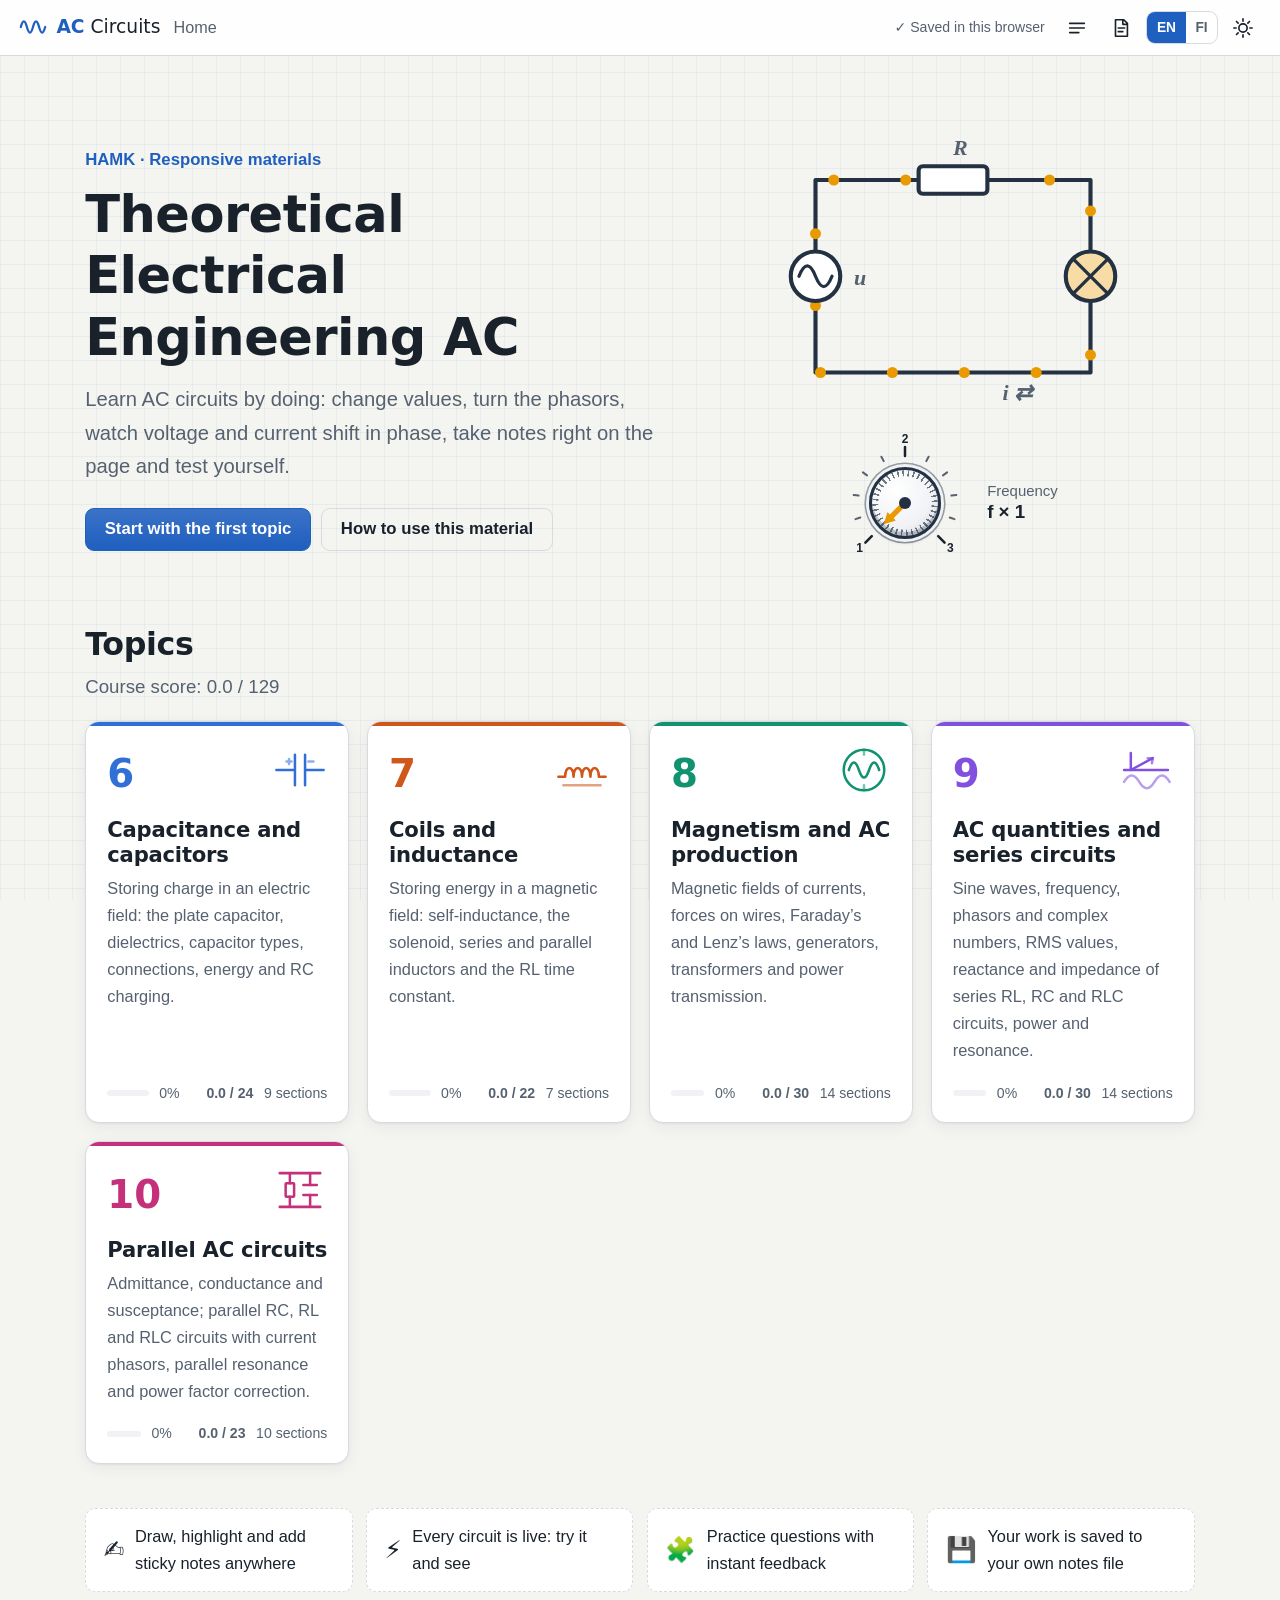
==== commit a0efbf4a: "Update courses (source ea47523)" ====
--- a/ac/index.html
+++ b/ac/index.html
@@ -9,7 +9,7 @@
 <meta name="color-scheme" content="light dark">
 <link rel="icon" href="assets/img/favicon.svg?v=e45cb06618" type="image/svg+xml">
 <link rel="stylesheet" href="assets/css/tokens.css?v=3f46a9041d">
-<link rel="stylesheet" href="assets/css/main.css?v=83f2d271c3">
+<link rel="stylesheet" href="assets/css/main.css?v=3dbfdd7545">
 <link rel="stylesheet" href="assets/css/widgets.css?v=fe84c44bce">
 <script>
   // Apply saved theme before first paint to avoid a flash of the wrong theme.
@@ -61,7 +61,7 @@
 
 <!-- Core (classic scripts only: ES modules are blocked on file://) -->
 <script src="assets/js/core/tdc.js?v=b5c0bcb4d8"></script>
-<script src="assets/js/core/i18n.js?v=e4afcc249c"></script>
+<script src="assets/js/core/i18n.js?v=8bdf12d7c8"></script>
 <script src="lang/ui.js?v=0b3c5973d3"></script>
 <script src="assets/js/core/theme.js?v=9b73047cfd"></script>
 <script src="assets/js/core/ui.js?v=63420fcae2"></script>
@@ -71,11 +71,11 @@
 <script src="assets/js/core/crypto.js?v=a854910cba"></script>
 <script src="assets/js/core/store.js?v=5a4cf26c00"></script>
 <script src="assets/js/core/formula.js?v=489525cb7b"></script>
-<script src="assets/js/core/render.js?v=7fd0418ef6"></script>
+<script src="assets/js/core/render.js?v=08a039a1ba"></script>
 <script src="assets/js/core/colorpicker.js?v=32179fa64b"></script>
-<script src="assets/js/core/annotate.js?v=acb6c0222a"></script>
+<script src="assets/js/core/annotate.js?v=800743884c"></script>
 <script src="assets/js/core/quiz.js?v=ab4d814f95"></script>
-<script src="assets/js/core/tools.js?v=df5bda1fa9"></script>
+<script src="assets/js/core/tools.js?v=85aa8ce8dc"></script>
 <script src="assets/js/core/router.js?v=f48097688c"></script>
 <!-- Simulation & visualisation widgets -->
 <script src="assets/vendor/three.min.js?v=8a5f724990"></script>
@@ -86,15 +86,15 @@
 <script src="assets/js/viz/widgets-common.js?v=58fe266c1f"></script>
 <script src="assets/js/viz/ac.js?v=33a8235416"></script>
 <!-- Content -->
-<script src="content/topics.js?v=d01b849ca7"></script>
+<script src="content/topics.js?v=890bac8c1f"></script>
 <script src="content/topic0.js?v=4bbeefe671"></script>
-<script src="content/topic6.js?v=5cad010782"></script>
-<script src="content/topic7.js?v=11e9e1df13"></script>
-<script src="content/topic8.js?v=6d1bc80499"></script>
-<script src="content/topic9.js?v=2267a92514"></script>
-<script src="content/topic10.js?v=5bc34eb3f3"></script>
+<script src="content/topic6.js?v=f7b890c8a7"></script>
+<script src="content/topic7.js?v=330b51b1d8"></script>
+<script src="content/topic8.js?v=284b6bd8e5"></script>
+<script src="content/topic9.js?v=5bd20c3b19"></script>
+<script src="content/topic10.js?v=3107530e83"></script>
 <!-- Generated answer keys (hashed / encrypted; see tools/build-keys.mjs) -->
-<script src="assets/data/keys.js?v=8dade363c8"></script>
+<script src="assets/data/keys.js?v=4d955077a9"></script>
 <script src="assets/js/core/boot.js?v=05d945c7f6"></script>
 </body>
 </html>
--- a/ac/assets/css/main.css
+++ b/ac/assets/css/main.css
@@ -115,7 +115,8 @@
 .progress > span { display: block; height: 100%; background: var(--accent, var(--primary)); border-radius: inherit; transition: width .6s var(--ease); }
 
 /* ---------- home ---------- */
-main { min-height: calc(100vh - var(--header-h)); outline: none; }
+main { min-height: calc(100vh - var(--header-h)); outline: none; overflow-wrap: break-word; }   /* a long Finnish compound breaks only when it does not fit */
+main table { overflow-wrap: normal; }   /* Blink would split "34,1 mW" in auto-width cells; a wide table scrolls in its .table-wrap instead */
 .view-home, .page { max-width: 1180px; margin: 0 auto; padding: 1rem clamp(1rem, 3vw, 2rem) 4rem; }
 .hero { display: grid; grid-template-columns: 1.1fr .9fr; gap: 2rem; align-items: center; padding: clamp(1rem, 4vw, 3rem) 0 1rem; }
 .hero h1 { margin: .2em 0 .3em; }
@@ -198,6 +199,7 @@
 .toc a:hover { background: var(--surface-2); color: var(--fg); }
 .toc a.current { background: var(--info-bg); color: var(--fg); font-weight: 600; }
 .toc-head strong { flex: 1; }
+.toc-head strong, .toc a { min-width: 0; overflow-wrap: anywhere; hyphens: auto; }   /* long Finnish compounds must not make the sidebar scroll sideways */
 .toc-min { flex: none; width: 30px; height: 30px; }
 .toc-min span { display: inline-block; transition: transform .2s; }
 /* minimised: only the header stays, so margin annotations under the list are visible and drawable */
@@ -241,6 +243,7 @@
 .formula { white-space: nowrap; }
 .formula:has(> math + math) { white-space: normal; }   /* long inline formula split at "=" may wrap there */
 .formula math { font-size: 1.12em; }
+@media (max-width: 600px) { .formula:not(.formula-display) { display: inline-block; max-width: 100%; overflow-x: auto; overflow-y: hidden; vertical-align: middle; } }   /* MathML cannot wrap: a too-long inline formula scrolls in place, not the page */
 .formula-display { display: flex; flex-wrap: wrap; justify-content: center; align-items: center; gap: .35rem 2.2rem; font-size: 1.3rem; padding: .6rem 0; overflow-x: auto; overflow-y: hidden; }
 .formula-display math { font-size: inherit; }
 .blk-formula { position: relative; background: var(--surface); border: 1px solid var(--line); border-radius: var(--radius); padding: .6rem 1rem;
@@ -288,6 +291,7 @@
 dfn.term { font-style: normal; border-bottom: 1.5px dotted var(--primary); cursor: help; }
 .blk-example { border: 1px solid var(--line); border-radius: 12px; background: var(--surface); padding: 1rem 1.1rem; }
 .ex-head { display: flex; gap: .6rem; align-items: center; }
+.ex-head > strong, .blk-callout > div { min-width: 0; }   /* flex text may shrink below its longest word or formula (phones) */
 .ex-badge { font-size: .75rem; font-weight: 700; padding: .15rem .55rem; border-radius: 99px; background: var(--accent, var(--primary)); color: #fff; }
 .ex-problem { margin: .5rem 0; }
 .ex-given { display: flex; gap: .4rem; flex-wrap: wrap; margin: .4rem 0; }
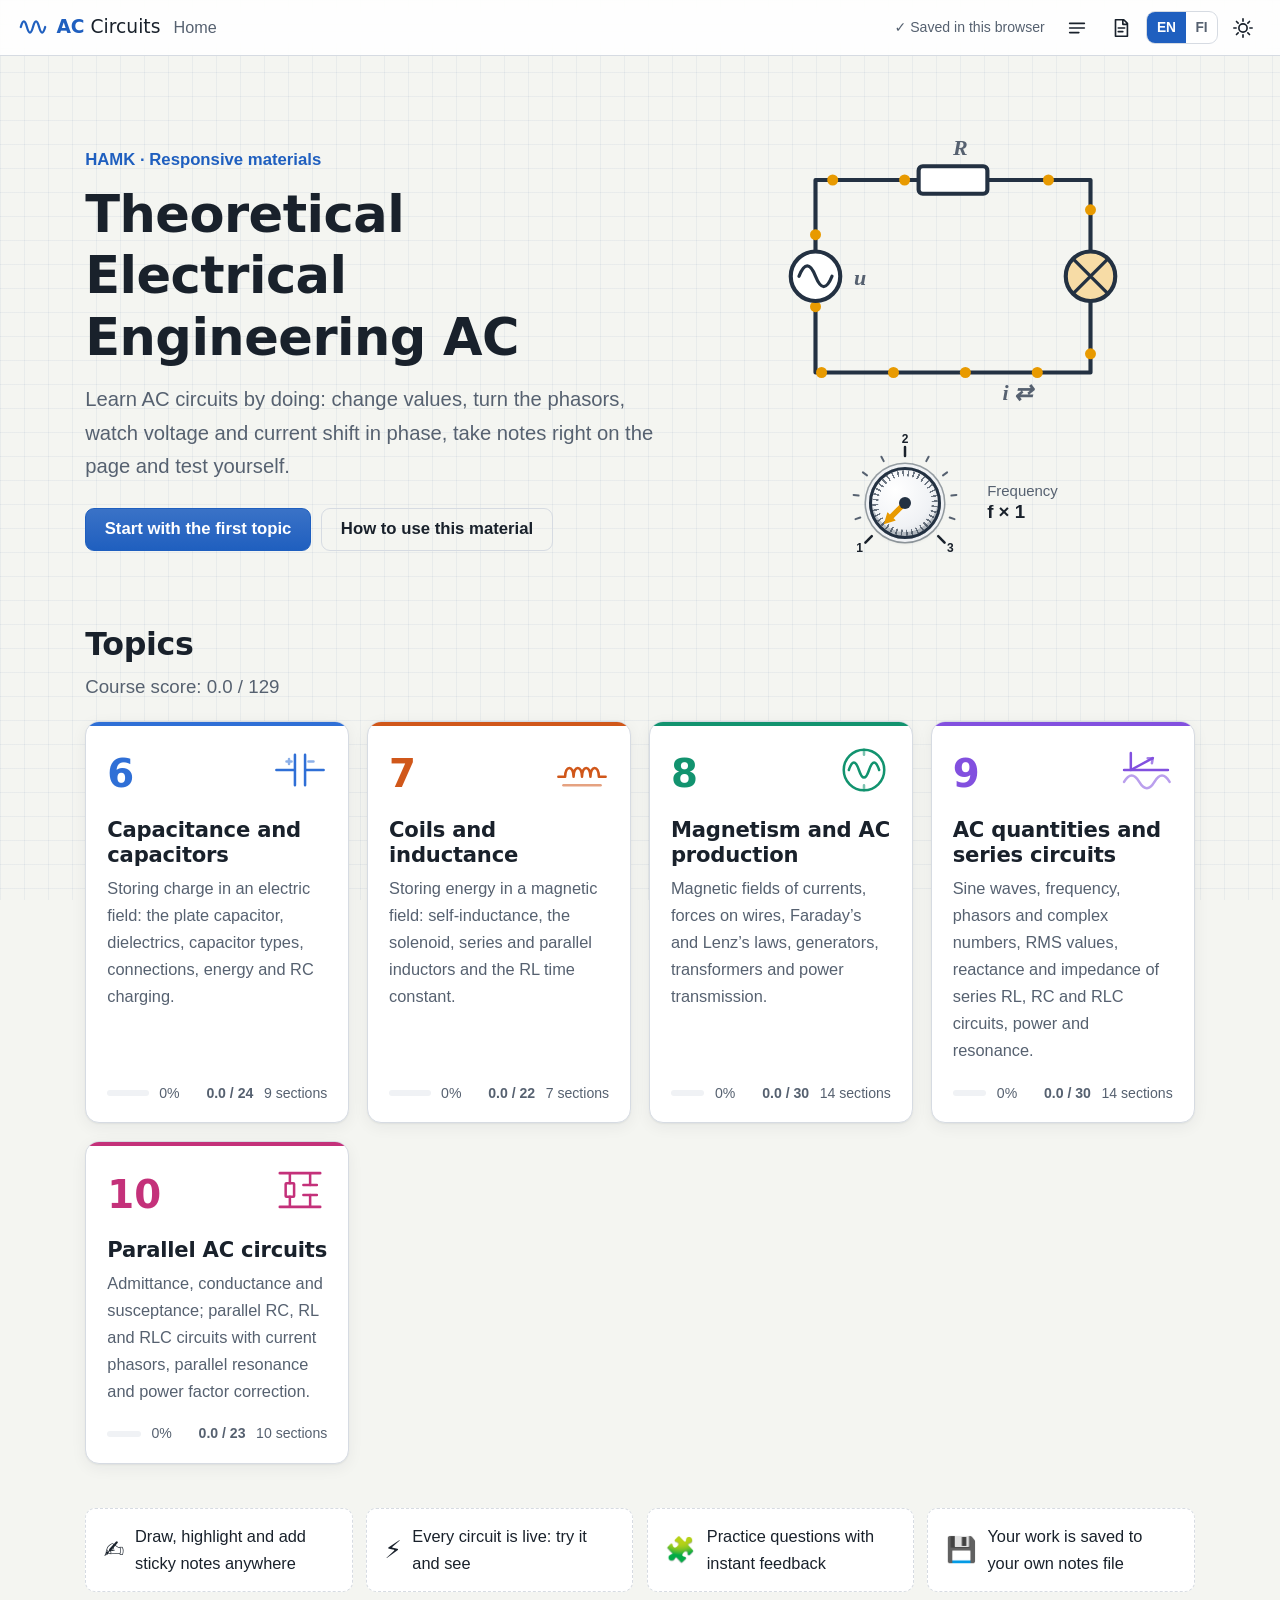
==== commit 56c11822: "Update courses (source bee3379)" ====
--- a/ac/index.html
+++ b/ac/index.html
@@ -9,8 +9,8 @@
 <meta name="color-scheme" content="light dark">
 <link rel="icon" href="assets/img/favicon.svg?v=e45cb06618" type="image/svg+xml">
 <link rel="stylesheet" href="assets/css/tokens.css?v=3f46a9041d">
-<link rel="stylesheet" href="assets/css/main.css?v=3dbfdd7545">
-<link rel="stylesheet" href="assets/css/widgets.css?v=fe84c44bce">
+<link rel="stylesheet" href="assets/css/main.css?v=992a573b11">
+<link rel="stylesheet" href="assets/css/widgets.css?v=d1b763794e">
 <script>
   // Apply saved theme before first paint to avoid a flash of the wrong theme.
   (function () {
@@ -60,7 +60,7 @@
 <noscript><p style="padding:2rem">This material needs JavaScript. / Tämä materiaali vaatii JavaScriptin.</p></noscript>
 
 <!-- Core (classic scripts only: ES modules are blocked on file://) -->
-<script src="assets/js/core/tdc.js?v=b5c0bcb4d8"></script>
+<script src="assets/js/core/tdc.js?v=b522e1d3b7"></script>
 <script src="assets/js/core/i18n.js?v=8bdf12d7c8"></script>
 <script src="lang/ui.js?v=0b3c5973d3"></script>
 <script src="assets/js/core/theme.js?v=9b73047cfd"></script>
@@ -70,11 +70,11 @@
 <script src="assets/js/core/calc.js?v=87dd33fbfc"></script>
 <script src="assets/js/core/crypto.js?v=a854910cba"></script>
 <script src="assets/js/core/store.js?v=5a4cf26c00"></script>
-<script src="assets/js/core/formula.js?v=489525cb7b"></script>
-<script src="assets/js/core/render.js?v=08a039a1ba"></script>
+<script src="assets/js/core/formula.js?v=23fccb2632"></script>
+<script src="assets/js/core/render.js?v=e51d6333d3"></script>
 <script src="assets/js/core/colorpicker.js?v=32179fa64b"></script>
 <script src="assets/js/core/annotate.js?v=800743884c"></script>
-<script src="assets/js/core/quiz.js?v=ab4d814f95"></script>
+<script src="assets/js/core/quiz.js?v=0451e1ec41"></script>
 <script src="assets/js/core/tools.js?v=85aa8ce8dc"></script>
 <script src="assets/js/core/router.js?v=f48097688c"></script>
 <!-- Simulation & visualisation widgets -->
@@ -83,7 +83,7 @@
 <script src="assets/js/sim/circuit-view.js?v=845d0c804b"></script>
 <script src="assets/js/viz/plot.js?v=1e0f981f00"></script>
 <script src="assets/js/viz/three-widget.js?v=1bd84b142c"></script>
-<script src="assets/js/viz/widgets-common.js?v=58fe266c1f"></script>
+<script src="assets/js/viz/widgets-common.js?v=ef1fb20183"></script>
 <script src="assets/js/viz/ac.js?v=33a8235416"></script>
 <!-- Content -->
 <script src="content/topics.js?v=890bac8c1f"></script>
@@ -94,7 +94,7 @@
 <script src="content/topic9.js?v=5bd20c3b19"></script>
 <script src="content/topic10.js?v=3107530e83"></script>
 <!-- Generated answer keys (hashed / encrypted; see tools/build-keys.mjs) -->
-<script src="assets/data/keys.js?v=4d955077a9"></script>
+<script src="assets/data/keys.js?v=6ab4da020f"></script>
 <script src="assets/js/core/boot.js?v=05d945c7f6"></script>
 </body>
 </html>
--- a/ac/assets/css/main.css
+++ b/ac/assets/css/main.css
@@ -1,415 +1,417 @@
-/* Layout, typography and core components. Colours only via tokens.css variables. */
-*, *::before, *::after { box-sizing: border-box; }
-html { font-size: 110%; -webkit-text-size-adjust: 100%; scroll-padding-top: calc(var(--header-h) + 12px); }
-body {
-  margin: 0; font: 400 1.0625rem/1.65 var(--font-body); color: var(--fg); background: var(--bg);
-  background-image: linear-gradient(var(--bg-grid) 1px, transparent 1px), linear-gradient(90deg, var(--bg-grid) 1px, transparent 1px);
-  background-size: 24px 24px; background-attachment: fixed;
-  transition: background-color .25s var(--ease), color .25s var(--ease);
-}
-h1, h2, h3, h4 { font-family: var(--font-head); line-height: 1.2; margin: 1.4em 0 .5em; letter-spacing: -.01em; overflow-wrap: anywhere; hyphens: auto; }   /* long Finnish compounds on phones */
-h1 { font-size: clamp(1.9rem, 3.2vw + 1rem, 2.9rem); font-weight: 700; }
-h2 { font-size: clamp(1.4rem, 1.2vw + 1rem, 1.8rem); font-weight: 650; }
-h3 { font-size: 1.2rem; font-weight: 650; }
-p { margin: .6em 0; }
-a { color: var(--primary); text-underline-offset: 3px; }
-:focus-visible { outline: 3px solid var(--focus); outline-offset: 2px; border-radius: 4px; }
-.muted { color: var(--muted); }
-.small { font-size: .85rem; }
-.nowrap { white-space: nowrap; }
-.ok { color: var(--ok); } .bad { color: var(--bad); }
-.skip-link { position: absolute; left: -999px; top: 8px; background: var(--surface); padding: .5rem 1rem; z-index: 100; }
-.skip-link:focus { left: 8px; }
-[hidden] { display: none !important; }
-code, kbd { font-family: var(--font-mono); font-size: .9em; background: var(--surface-2); padding: .05em .35em; border-radius: 4px; }
-
-/* ---------- header ---------- */
-.app-header {
-  position: sticky; top: 0; z-index: 40; height: var(--header-h); display: flex; align-items: center; gap: .75rem;
-  padding: 0 max(1rem, env(safe-area-inset-left)); background: color-mix(in srgb, var(--surface) 88%, transparent);
-  backdrop-filter: saturate(1.4) blur(10px); border-bottom: 1px solid var(--line);
-}
-.brand { display: flex; align-items: center; gap: .5rem; color: var(--fg); text-decoration: none; font-family: var(--font-head); white-space: nowrap; }
-.brand-mark { width: 30px; height: 30px; color: var(--primary); }
-.brand-text b { color: var(--primary); }
-.crumbs { flex: 1; min-width: 0; display: flex; gap: .4rem; align-items: center; font-size: .92rem; color: var(--muted); overflow: hidden; white-space: nowrap; }
-.crumbs a { color: var(--muted); text-decoration: none; }
-.crumbs a:hover { color: var(--fg); }
-.crumb-current { overflow: hidden; text-overflow: ellipsis; color: var(--fg); }
-.header-actions { display: flex; align-items: center; gap: .35rem; }
-.save-status { font-size: .8rem; color: var(--muted); margin-right: .4rem; white-space: nowrap; }
-.save-status.warn { color: var(--warn); font-weight: 600; }
-.save-status .dot { display: inline-block; width: .55em; height: .55em; margin-right: .35em; border-radius: 50%; background: var(--warn); vertical-align: baseline; }
-.save-status.unsaved { color: var(--fg); }
-.icon-btn {
-  display: inline-grid; place-items: center; width: 38px; height: 38px; border-radius: 9px; border: 1px solid transparent;
-  background: transparent; color: var(--fg); cursor: pointer; font-size: 1rem;
-}
-.icon-btn:hover { background: var(--surface-2); border-color: var(--line); }
-.icon-btn svg { width: 22px; height: 22px; fill: none; stroke: currentColor; stroke-width: 1.8; stroke-linecap: round; stroke-linejoin: round; }
-.icon-btn.sm { width: 28px; height: 28px; font-size: .75rem; }
-.icon-btn[aria-pressed="true"] { background: var(--info-bg); }
-[data-theme="light"] .i-moon, [data-theme="dark"] .i-sun { display: none; }
-.lang-btn { display: flex; border: 1px solid var(--line); border-radius: 9px; overflow: hidden; background: var(--surface); padding: 0; cursor: pointer; font: 600 .78rem var(--font-body); }
-.lang-btn span { padding: .45rem .55rem; color: var(--muted); }
-.lang-btn span.on { background: var(--primary); color: var(--primary-fg); }
-@media (max-width: 640px) { .save-status:not(.unsaved), .save-status .unsaved-text, .brand-text { display: none; } .save-status.unsaved { font-size: 0; } .save-status .dot { width: 10px; height: 10px; margin: 0; } .crumbs { font-size: .82rem; } }
-
-/* ---------- buttons, inputs ---------- */
-.btn {
-  display: inline-flex; align-items: center; justify-content: center; gap: .4rem; padding: .6rem 1.05rem; border-radius: 9px;
-  border: 1px solid var(--line); background: var(--surface); color: var(--fg); font: 600 .95rem var(--font-body);
-  cursor: pointer; text-decoration: none; transition: transform .12s var(--ease), background .15s, border-color .15s;
-}
-.btn:hover { border-color: var(--primary); background: color-mix(in srgb, var(--primary) 7%, var(--surface)); transform: translateY(-1px); box-shadow: var(--shadow); }
-.btn:active { transform: translateY(1px); box-shadow: none; }
-.btn:disabled, .btn[aria-disabled="true"] { opacity: .5; cursor: not-allowed; transform: none; box-shadow: none; }
-.btn-primary { background: linear-gradient(180deg, color-mix(in srgb, var(--primary) 88%, #fff), var(--primary)); color: var(--primary-fg); border-color: var(--primary); }
-.btn-primary:hover { background: var(--primary); filter: brightness(1.08); box-shadow: 0 6px 18px color-mix(in srgb, var(--primary) 35%, transparent); }
-.btn-ghost { background: transparent; }
-.btn-danger { background: var(--bad); border-color: var(--bad); color: #fff; }
-.btn-danger:hover { background: var(--bad); filter: brightness(1.1); box-shadow: 0 6px 18px color-mix(in srgb, var(--bad) 35%, transparent); }
-.btn-danger-ghost { background: transparent; color: var(--bad); border-color: color-mix(in srgb, var(--bad) 45%, var(--line)); }
-.btn-danger-ghost:hover { background: var(--bad-bg); border-color: var(--bad); }
-.btn-small { padding: .38rem .75rem; font-size: .85rem; }
-.btn-row { display: flex; gap: .5rem; flex-wrap: wrap; margin: 1rem 0; }
-.btn-col { display: flex; flex-direction: column; gap: .5rem; align-items: stretch; }
-/* Text fields: soft filled surface, clear hover, focus glow (one look for every input in the app) */
-.input, textarea.input, select, .q-input {
-  width: 100%; padding: .62rem .85rem; border: 1.5px solid color-mix(in srgb, var(--line) 80%, transparent); border-radius: 12px;
-  background: color-mix(in srgb, var(--surface-2) 55%, var(--surface)); color: var(--fg); font: inherit; font-size: .95rem; line-height: 1.4;
-  box-shadow: inset 0 1px 2px rgba(10, 20, 40, .05); transition: border-color .18s var(--ease), box-shadow .18s var(--ease), background-color .18s var(--ease);
-}
-.input::placeholder, .q-input::placeholder { color: color-mix(in srgb, var(--muted) 75%, transparent); }
-.input:hover, select:hover, .q-input:hover { border-color: color-mix(in srgb, var(--primary) 45%, var(--line)); }
-.input:focus, select:focus, .q-input:focus {
-  border-color: var(--primary); outline: none; background: var(--surface);
-  box-shadow: 0 0 0 4px color-mix(in srgb, var(--primary) 18%, transparent), inset 0 1px 2px rgba(10, 20, 40, .04);
-}
-.input:disabled, .input[readonly], .q-input:disabled { opacity: .7; cursor: not-allowed; }
-textarea.input { resize: vertical; min-height: 4.5em; }
-select, select.input {
-  appearance: none; -webkit-appearance: none; cursor: pointer; padding-right: 2.2rem;
-  background-image: linear-gradient(45deg, transparent 50%, var(--muted) 50%), linear-gradient(135deg, var(--muted) 50%, transparent 50%);
-  background-position: calc(100% - 1.05rem) 55%, calc(100% - .75rem) 55%; background-size: 5px 5px; background-repeat: no-repeat;
-}
-select:not(.input) { width: auto; max-width: 100%; }   /* widget menus sit in rows; .input fields fill their column */
-input[type=checkbox], input[type=radio] { accent-color: var(--primary); }
-.field { display: grid; gap: .3rem; margin: .7rem 0; font-size: .85rem; font-weight: 600; color: var(--muted); }
-.chip { display: inline-flex; align-items: center; gap: .3rem; padding: .15rem .55rem; border-radius: 99px; background: var(--surface-2); border: 1px solid var(--line); font-size: .8rem; }
-.chip-ok { background: var(--ok-bg); color: var(--ok); border-color: transparent; }
-.chip-bad { background: var(--warn-bg); color: var(--warn); border-color: transparent; }
-/* "Interpreted as" preview under an input: shows how the app understood the typed expression */
-.math-preview {
-  display: flex; align-items: center; gap: .3rem .8rem; flex-wrap: wrap; margin: .45rem 0 .2rem; padding: .45rem .8rem; border-radius: 10px;
-  background: color-mix(in srgb, var(--primary) 6%, var(--surface)); border: 1px dashed color-mix(in srgb, var(--primary) 40%, var(--line));
-  animation: fade .2s;
-}
-.math-preview.is-bad { background: var(--warn-bg); border-color: color-mix(in srgb, var(--warn) 50%, transparent); }
-.mp-label { font-size: .72rem; font-weight: 700; letter-spacing: .04em; text-transform: uppercase; color: var(--muted); }
-.mp-math { min-width: 0; overflow-x: auto; overflow-y: hidden; }
-.mp-math math { font-size: 1.2rem; text-align: left; }
-.mp-msg { font-size: .85rem; color: var(--warn); }
-.mp-msg:empty, .mp-math:empty { display: none; }
-.progress { height: 6px; border-radius: 99px; background: var(--surface-2); overflow: hidden; flex: 1; }
-.progress > span { display: block; height: 100%; background: var(--accent, var(--primary)); border-radius: inherit; transition: width .6s var(--ease); }
-
-/* ---------- home ---------- */
-main { min-height: calc(100vh - var(--header-h)); outline: none; overflow-wrap: break-word; }   /* a long Finnish compound breaks only when it does not fit */
-main table { overflow-wrap: normal; }   /* Blink would split "34,1 mW" in auto-width cells; a wide table scrolls in its .table-wrap instead */
-.view-home, .page { max-width: 1180px; margin: 0 auto; padding: 1rem clamp(1rem, 3vw, 2rem) 4rem; }
-.hero { display: grid; grid-template-columns: 1.1fr .9fr; gap: 2rem; align-items: center; padding: clamp(1rem, 4vw, 3rem) 0 1rem; }
-.hero h1 { margin: .2em 0 .3em; }
-.eyebrow { margin: 0; color: var(--primary); font-weight: 600; font-size: .95rem; }
-.lead { font-size: 1.15rem; color: var(--muted); max-width: 40rem; }
-.hero-actions { display: flex; gap: .6rem; flex-wrap: wrap; margin-top: 1.4rem; }
-.hero-art svg { width: 100%; max-width: 440px; display: block; margin: auto; }
-.ha-wire { fill: none; stroke: var(--c-wire); stroke-width: 3; stroke-linejoin: round; }
-.ha-src circle { fill: var(--c-body-fill); stroke: var(--c-wire); stroke-width: 3; } .ha-src path { fill: none; stroke: var(--c-wire); stroke-width: 2.4; stroke-linecap: round; }
-.ha-res rect { fill: var(--c-body-fill); stroke: var(--c-wire); stroke-width: 3; }
-.ha-lamp circle { fill: color-mix(in srgb, var(--c-flow) 35%, var(--c-body-fill)); stroke: var(--c-wire); stroke-width: 3; animation: lamp 3s ease-in-out infinite; }
-.ha-lamp path { stroke: var(--c-wire); stroke-width: 2.4; }
-.hero-art text { fill: var(--muted); font: 600 16px var(--font-math); font-style: italic; }
-.ha-dots circle { fill: var(--c-flow); }
-/* frequency knob: an instrument-panel dial under the hero circuit */
-.ha-panel { display: flex; align-items: center; justify-content: center; gap: .7rem; margin-top: .3rem; }
-.ha-panel > span { display: flex; flex-direction: column; line-height: 1.25; }
-.ha-knob-lab { font-size: .85rem; color: var(--muted); }
-.ha-knob-val { font-variant-numeric: tabular-nums; min-width: 4.5em; }
-.ha-dial { position: relative; width: 140px; height: 140px; flex: none; display: grid; place-items: center; }
-.ha-dial > * { grid-area: 1 / 1; }   /* scale and knob share one cell, so the knob sits at the scale's centre */
-.ha-dial svg { position: absolute; inset: 0; width: 100%; height: 100%; }
-.ha-dial line { stroke: var(--muted); stroke-width: 2; stroke-linecap: round; } .ha-dial line.big { stroke: var(--fg); stroke-width: 2.5; }
-.hero-art .ha-dial text { fill: var(--fg); font: 700 12px var(--font-body); text-anchor: middle; dominant-baseline: central; }
-.ha-knob { position: relative; width: 72px; height: 72px; flex: none; border-radius: 50%; cursor: grab; touch-action: none;
-  background: radial-gradient(circle at 35% 30%, color-mix(in srgb, var(--surface) 70%, #fff), var(--surface-2) 60%, color-mix(in srgb, var(--c-wire) 18%, var(--surface-2)));
-  border: 3px solid var(--c-wire);
-  box-shadow: 0 0 0 3px var(--surface-2), 0 0 0 4.5px color-mix(in srgb, var(--c-wire) 45%, transparent), 0 2px 5px rgb(0 0 0 / .3),
-    inset 0 -4px 0 color-mix(in srgb, var(--c-wire) 25%, transparent); }
-.ha-knob::after { content: ''; position: absolute; inset: calc(50% - 6px); border-radius: 50%; background: var(--c-wire); pointer-events: none; }   /* hub cap */
-.ha-knob:active { cursor: grabbing; }
-.ha-knob:focus-visible { outline: 3px solid var(--primary); outline-offset: 7px; }
-.ha-knob-face { position: relative; display: block; width: 100%; height: 100%; border-radius: 50%; transition: transform .08s; }
-/* knurled grip ring: turns with the knob */
-.ha-knob-face::before { content: ''; position: absolute; inset: 0; border-radius: 50%;
-  background: repeating-conic-gradient(color-mix(in srgb, var(--c-wire) 65%, transparent) 0 3deg, transparent 3deg 10deg);
-  -webkit-mask: radial-gradient(circle closest-side, transparent 80%, #000 82%); mask: radial-gradient(circle closest-side, transparent 80%, #000 82%); }
-/* pointer: a thick shaft with an arrow head */
-.ha-knob-face::after { content: ''; position: absolute; left: calc(50% - 6px); top: 3px; width: 12px; height: 31px; background: var(--c-flow);
-  clip-path: polygon(50% 0, 100% 36%, 72% 36%, 72% 100%, 28% 100%, 28% 36%, 0 36%); }
-@keyframes lamp { 50% { fill: color-mix(in srgb, var(--c-flow) 75%, var(--c-body-fill)); } }
-.section-title { margin-top: 2rem; }
-.topic-grid { display: grid; grid-template-columns: repeat(auto-fill, minmax(260px, 1fr)); gap: 1rem; }
-.topic-card {
-  --accent: var(--primary); position: relative; display: flex; flex-direction: column; gap: .4rem; padding: 1.2rem 1.2rem 1rem;
-  border-radius: 14px; background: var(--surface); border: 1px solid var(--line); color: var(--fg); text-decoration: none;
-  box-shadow: var(--shadow); overflow: hidden; transition: transform .2s var(--ease), box-shadow .2s, border-color .2s;
-  animation: rise .5s var(--ease) both; animation-delay: calc(var(--i) * 60ms);
-}
-.topic-card::before { content: ""; position: absolute; inset: 0 0 auto 0; height: 4px; background: var(--accent); }
-.topic-card:hover { transform: translateY(-3px); box-shadow: var(--shadow-lg); border-color: var(--accent); }
-.tc-top { display: flex; justify-content: space-between; align-items: center; }
-.tc-num { font: 700 2.2rem/1 var(--font-head); color: var(--accent); }
-.tc-icon svg { width: 54px; height: 54px; color: var(--accent); }
-.tc-title { margin: .2rem 0 0; font-size: 1.2rem; }
-.tc-sum { margin: 0; color: var(--muted); font-size: .93rem; flex: 1; }
-.tc-foot { display: flex; flex-wrap: wrap; align-items: center; gap: .3rem .6rem; margin-top: .6rem; font-size: .8rem; color: var(--muted); }
-.tc-pct { font-variant-numeric: tabular-nums; min-width: 2.6em; }
-.tc-score { font-variant-numeric: tabular-nums; white-space: nowrap; font-weight: 600; }
-.home-total { margin: -.4rem 0 1rem; color: var(--muted); font-variant-numeric: tabular-nums; }
-.feature-strip { display: grid; grid-template-columns: repeat(auto-fit, minmax(200px, 1fr)); gap: .75rem; margin-top: 2.5rem; }
-.feature { display: flex; gap: .6rem; align-items: center; padding: .8rem 1rem; border-radius: var(--radius); background: var(--surface); border: 1px dashed var(--line); font-size: .93rem; }
-.feature-icon { font-size: 1.4rem; }
-@keyframes rise { from { opacity: 0; transform: translateY(12px); } }
-@media (max-width: 820px) { .hero { grid-template-columns: 1fr; } .hero-art { order: -1; max-width: 340px; margin: auto; } }
-
-/* ---------- topic page ---------- */
-.topic-layout { display: grid; grid-template-columns: 260px minmax(0, 1fr); gap: clamp(1rem, 3vw, 3rem); max-width: 1240px; margin: 0 auto; padding: 1rem clamp(1rem, 3vw, 2rem) 6rem; }
-.toc-wrap { position: relative; z-index: 10; pointer-events: none; }   /* above the drawing layer, but its empty column is not */
-.toc-wrap > * { pointer-events: auto; }
-.toc { position: sticky; top: calc(var(--header-h) + 1rem); max-height: calc(100vh - var(--header-h) - 2rem); overflow: auto; padding: 1rem; border-radius: 14px; background: var(--surface); border: 1px solid var(--line); font-size: .9rem; }
-.toc-head { display: flex; gap: .6rem; align-items: center; margin-bottom: .6rem; }
-.toc-num { display: grid; place-items: center; width: 30px; height: 30px; flex: none; border-radius: 8px; color: #fff; font-weight: 700; }
-.toc-progress { margin-bottom: .6rem; }
-.toc ol { list-style: none; margin: 0; padding: 0; counter-reset: s; }
-.toc li { counter-increment: s; }
-.toc a { display: flex; gap: .5rem; padding: .35rem .5rem; border-radius: 7px; color: var(--muted); text-decoration: none; line-height: 1.35; }
-.toc a::before { content: counter(s); flex: none; width: 1.4em; text-align: right; font-variant-numeric: tabular-nums; opacity: .7; }
-.toc li.seen a::before { content: "✓"; color: var(--ok); opacity: 1; }
-.toc a:hover { background: var(--surface-2); color: var(--fg); }
-.toc a.current { background: var(--info-bg); color: var(--fg); font-weight: 600; }
-.toc-head strong { flex: 1; }
-.toc-head strong, .toc a { min-width: 0; overflow-wrap: anywhere; hyphens: auto; }   /* long Finnish compounds must not make the sidebar scroll sideways */
-.toc-min { flex: none; width: 30px; height: 30px; }
-.toc-min span { display: inline-block; transition: transform .2s; }
-/* minimised: only the header stays, so margin annotations under the list are visible and drawable */
-.toc.min .toc-min span { transform: rotate(180deg); }
-@media (min-width: 961px) { .toc.min > :not(.toc-head) { display: none; } .toc.min .toc-head { margin-bottom: 0; } }
-.toc-toggle { display: none; }
-@media (max-width: 960px) {
-  .topic-layout { grid-template-columns: 1fr; }
-  .toc-toggle { display: inline-flex; position: sticky; top: calc(var(--header-h) + .5rem); z-index: 20; }
-  .toc { display: none; position: absolute; z-index: 30; top: 3rem; left: 0; right: 0; max-height: 70vh; box-shadow: var(--shadow-lg); }
-  .toc.open { display: block; }
-  .toc-min { display: none; }   /* the mobile drawer has its own toggle */
-}
-.topic-content { min-width: 0; max-width: var(--wide); }
-.topic-hero { display: grid; grid-template-columns: auto 1fr; gap: 1.2rem; align-items: start; padding: 1rem 0 .5rem; }
-.topic-hero h1 { margin: .1em 0 .2em; }
-.topic-hero .eyebrow { color: var(--accent); }
-.topic-hero-icon svg { width: 72px; height: 72px; color: var(--accent); }
-@media (max-width: 600px) { .topic-hero { grid-template-columns: 1fr; } .topic-hero-icon { display: none; } }
-.objectives { background: var(--surface); border: 1px solid var(--line); border-left: 4px solid var(--accent); border-radius: var(--radius); padding: .6rem 1rem; margin-top: 1rem; }
-.objectives summary { font-weight: 600; cursor: pointer; }
-.objectives ul { margin: .4rem 0 .2rem; padding-left: 1.2rem; }
-.sec { position: relative; padding: .5rem 0 1.5rem; border-top: 1px solid var(--line); }
-.sec-head { display: flex; align-items: center; gap: .5rem; justify-content: space-between; }
-.sec-head h2 { margin-bottom: .3em; }
-.sec-head h2::before { content: ""; display: inline-block; width: .55em; height: .55em; margin-right: .45em; border-radius: 2px; background: var(--accent); vertical-align: .1em; }
-.bm-btn { opacity: .45; } .bm-btn[aria-pressed="true"] { opacity: 1; }
-.sec-notes { margin-top: 1rem; border: 1px dashed var(--line); border-radius: var(--radius); padding: .4rem .8rem; background: color-mix(in srgb, var(--surface) 70%, transparent); }
-.sec-notes summary { cursor: pointer; color: var(--muted); font-size: .9rem; }
-.sec-notes.has-notes summary { color: var(--fg); font-weight: 600; }
-.sec-notes textarea { margin: .5rem 0 .3rem; resize: vertical; font-family: var(--font-body); }
-.topic-nav { display: flex; justify-content: space-between; gap: 1rem; margin-top: 2rem; flex-wrap: wrap; }
-
-/* ---------- content blocks ---------- */
-.blk { margin: 1rem 0; }
-.blk-text p:first-child { margin-top: 0; }
-.blk-h { margin-top: 1.4em; }
-.blk-list { padding-left: 1.3rem; } .blk-list li { margin: .25rem 0; }
-/* Formulas are native MathML (core/formula.js); the maths font makes them look like Word's equations */
-math { font-family: var(--font-math); math-style: normal; }
-.formula { white-space: nowrap; }
-.formula:has(> math + math) { white-space: normal; }   /* long inline formula split at "=" may wrap there */
-.formula math { font-size: 1.12em; }
-@media (max-width: 600px) { .formula:not(.formula-display) { display: inline-block; max-width: 100%; overflow-x: auto; overflow-y: hidden; vertical-align: middle; } }   /* MathML cannot wrap: a too-long inline formula scrolls in place, not the page */
-.formula-display { display: flex; flex-wrap: wrap; justify-content: center; align-items: center; gap: .35rem 2.2rem; font-size: 1.3rem; padding: .6rem 0; overflow-x: auto; overflow-y: hidden; }
-.formula-display math { font-size: inherit; }
-.blk-formula { position: relative; background: var(--surface); border: 1px solid var(--line); border-radius: var(--radius); padding: .6rem 1rem;
-  transition: border-color .2s, box-shadow .2s var(--ease), transform .2s var(--ease); }
-.blk-formula:hover { border-color: color-mix(in srgb, var(--accent, var(--primary)) 55%, var(--line)); box-shadow: var(--shadow); }
-.blk-formula.is-key { border: 2px solid var(--accent); box-shadow: 0 0 0 4px color-mix(in srgb, var(--accent) 12%, transparent);
-  background: linear-gradient(135deg, color-mix(in srgb, var(--accent) 6%, var(--surface)), var(--surface) 60%); }
-.blk-formula.is-key:hover { box-shadow: 0 0 0 6px color-mix(in srgb, var(--accent) 16%, transparent), var(--shadow); }
-.formula-label { font-size: .85rem; color: var(--muted); font-weight: 600; }
-.formula-legend { display: grid; grid-template-columns: repeat(auto-fill, minmax(min(100%, 260px), 1fr)); gap: .2rem 1.2rem; margin: .3rem 0 0; font-size: .88rem; }
-.formula-legend > div { display: flex; gap: .45rem; align-items: baseline; padding: .1rem .35rem; border-radius: 6px; transition: background-color .15s; }
-.formula-legend > div:hover { background: color-mix(in srgb, var(--accent, var(--primary)) 9%, transparent); }
-.formula-legend dt { font-family: var(--font-math); min-width: 1.8em; }
-.formula-legend dd { margin: 0; color: var(--muted); text-wrap: pretty; }   /* no lone "0)" on its own line */
-.formula-legend dd.unit { font-family: var(--font-mono); font-size: .8rem; white-space: nowrap; margin-left: auto; }
-.blk-callout { display: flex; gap: .8rem; padding: .8rem 1rem; border-radius: var(--radius); background: var(--info-bg); border-left: 4px solid var(--primary); }
-.callout-icon { font-size: 1.25rem; line-height: 1.4; }
-.callout-title { display: block; margin-bottom: .2rem; }
-.callout-key { background: color-mix(in srgb, var(--accent, var(--primary)) 10%, var(--surface)); border-left-color: var(--accent, var(--primary)); }
-.callout-warn { background: var(--warn-bg); border-left-color: var(--warn); }
-.callout-tip { background: var(--ok-bg); border-left-color: var(--ok); }
-.callout-fun, .callout-history { background: var(--surface-2); border-left-color: var(--c-flow); }
-.blk-callout p { margin: .2em 0; }
-.table-wrap { overflow-x: auto; }
-.blk-table { border-collapse: collapse; width: 100%; font-size: .93rem; background: var(--surface); border-radius: var(--radius); overflow: hidden; }
-.blk-table caption { text-align: left; font-weight: 600; padding: .3rem 0; color: var(--muted); caption-side: top; }
-.blk-table th, .blk-table td { padding: .5rem .7rem; border-bottom: 1px solid var(--line); text-align: left; vertical-align: top; }
-.blk-table th { background: var(--surface-2); font-weight: 650; }
-.blk-table tbody tr { transition: background-color .15s; }
-.blk-table tbody tr:hover { background: color-mix(in srgb, var(--accent, var(--primary)) 8%, var(--surface)); }
-.blk-table.compact th, .blk-table.compact td { padding: .25rem .5rem; font-size: .85rem; font-variant-numeric: tabular-nums; }
-.blk-table.compact { table-layout: fixed; }   /* columns keep their place when values shrink to "0 A" */
-/* Rows tinted with their own colour (resistor colour code): 50 % see-through, 25 % on hover. */
-.blk-table tbody tr.row-tint { background: color-mix(in srgb, var(--row-bg) 50%, transparent); }
-.blk-table tbody tr.row-tint:hover { background: color-mix(in srgb, var(--row-bg) 75%, transparent); }
-:root[data-theme="light"] .blk-table tr.tone-dark:hover { color: var(--primary-fg); }
-:root[data-theme="dark"] .blk-table tr.tone-light { color: var(--bg); }
-.blk-figure { margin: 0; text-align: center; }
-.blk-figure img, .fig-svg svg { max-width: 100%; height: auto; }
-figcaption { font-size: .88rem; color: var(--muted); margin-top: .4rem; }
-.blk-details { border: 1px solid var(--line); border-radius: var(--radius); padding: .5rem 1rem; background: var(--surface); }
-.blk-details summary { cursor: pointer; font-weight: 600; }
-.blk-columns { display: grid; grid-template-columns: repeat(auto-fit, minmax(240px, 1fr)); gap: 1rem; }
-.blk-error { color: var(--bad); font-family: var(--font-mono); font-size: .85rem; }
-dfn.term { font-style: normal; border-bottom: 1.5px dotted var(--primary); cursor: help; }
-.blk-example { border: 1px solid var(--line); border-radius: 12px; background: var(--surface); padding: 1rem 1.1rem; }
-.ex-head { display: flex; gap: .6rem; align-items: center; }
-.ex-head > strong, .blk-callout > div { min-width: 0; }   /* flex text may shrink below its longest word or formula (phones) */
-.ex-badge { font-size: .75rem; font-weight: 700; padding: .15rem .55rem; border-radius: 99px; background: var(--accent, var(--primary)); color: #fff; }
-.ex-problem { margin: .5rem 0; }
-.ex-given { display: flex; gap: .4rem; flex-wrap: wrap; margin: .4rem 0; }
-.ex-steps { margin: .6rem 0; padding-left: 1.4rem; }
-.ex-step { margin: .4rem 0; animation: rise .35s var(--ease) both; }
-.ex-step .formula-display { font-size: 1.15rem; justify-content: flex-start; padding: .2rem 0; }
-.ex-result { padding: .5rem .8rem; border-radius: 8px; background: var(--ok-bg); font-weight: 600; }
-.ex-actions { display: flex; gap: .5rem; margin-top: .4rem; }
-
-/* ---------- drawers, modals, toasts, popovers ---------- */
-.modal-backdrop { position: fixed; inset: 0; z-index: 80; display: grid; place-items: center; padding: 1rem; background: rgba(5, 10, 18, .5); animation: fade .15s; }
-.modal { width: min(520px, 100%); max-height: 90vh; overflow: auto; background: var(--surface); border-radius: 14px; padding: 1.3rem 1.4rem; box-shadow: var(--shadow-lg); animation: rise .2s var(--ease); }
-.modal-wide { width: min(760px, 100%); }
-.modal-title { margin: 0 0 .6rem; font-size: 1.3rem; }
-.modal-actions { display: flex; justify-content: flex-end; gap: .5rem; margin-top: 1.2rem; flex-wrap: wrap; }
-.modal-body ol, .modal-body ul { padding-left: 1.3rem; }
-@keyframes fade { from { opacity: 0; } }
-.drawer { position: fixed; top: 0; right: 0; bottom: 0; z-index: 70; width: min(420px, 100vw); background: var(--surface); border-left: 1px solid var(--line); box-shadow: var(--shadow-lg);
-  display: flex; flex-direction: column; transform: translateX(100%); transition: transform .25s var(--ease); }
-.drawer.open { transform: none; }
-.drawer-head { display: flex; justify-content: space-between; align-items: center; padding: .8rem 1rem; border-bottom: 1px solid var(--line); }
-.drawer-head h2 { margin: 0; font-size: 1.15rem; }
-.drawer-content { flex: 1; overflow: auto; padding: .4rem 1rem 2rem; }
-.drawer-sec { padding: .6rem 0 1rem; border-bottom: 1px solid var(--line); }
-.drawer-sec h3 { margin: .4rem 0 .5rem; font-size: 1rem; }
-.link-list { list-style: none; padding: 0; margin: 0; } .link-list li { padding: .3rem 0; }
-.clamp { display: -webkit-box; -webkit-line-clamp: 2; -webkit-box-orient: vertical; overflow: hidden; margin: .1rem 0 0; font-size: .85rem; }
-.toast-host { position: fixed; left: 50%; bottom: 1.2rem; transform: translateX(-50%); z-index: 90; display: grid; gap: .5rem; pointer-events: none; }
-.toast { padding: .6rem 1rem; border-radius: 10px; background: var(--fg); color: var(--bg); font-size: .92rem; box-shadow: var(--shadow-lg); opacity: 0; transform: translateY(8px); transition: .25s var(--ease); }
-.toast.show { opacity: 1; transform: none; }
-.toast-ok { background: var(--ok); color: #fff; } .toast-bad { background: var(--bad); color: #fff; } .toast-warn { background: var(--warn); color: #fff; }
-.popover { position: absolute; z-index: 60; max-width: min(340px, 92vw); padding: .7rem .9rem; border-radius: 10px; background: var(--surface); border: 1px solid var(--line); box-shadow: var(--shadow-lg); font-size: .9rem; animation: rise .15s var(--ease); }
-.tabs { display: flex; gap: .25rem; margin: .7rem 0 .9rem; padding: .25rem; border-radius: 12px; background: var(--surface-2); }
-.tab { flex: 1; padding: .45rem .6rem; border: 0; border-radius: 9px; background: none; color: var(--muted); font: 600 .88rem var(--font-body); cursor: pointer; transition: background-color .15s, color .15s; white-space: nowrap; }
-.tab:hover { color: var(--fg); background: color-mix(in srgb, var(--surface) 60%, transparent); }
-.tab[aria-selected="true"] { color: var(--fg); background: var(--surface); box-shadow: var(--shadow); }
-
-/* tools: calculator */
-/* fixed-height display above the input: a long preview or result scrolls inside it, so the keys below never shift */
-.calc-display { display: flex; flex-direction: column; height: 10rem; overflow-y: auto; margin-bottom: .45rem; padding: .25rem .5rem; border-radius: 12px; background: var(--surface-2); border: 1px solid var(--line); }
-.calc-display::before { content: ""; flex: 1 0 0; }   /* pushes content to the bottom, next to the input; collapses when it overflows so it still scrolls */
-.calc-display .math-preview { margin: .2rem 0; animation: none; }
-.calc-input { font-family: var(--font-mono); font-size: 1.15rem; padding: .75rem .95rem; }
-.calc-out { min-height: 1.8em; padding: .35rem .2rem; font: 600 1.15rem var(--font-mono); color: var(--c-value); }
-.calc-out.bad { color: var(--bad); font: 500 .9rem var(--font-body); }
-.calc-out .sep { display: inline-block; width: 1.2rem; }
-.calc-keys { display: grid; grid-template-columns: repeat(6, 1fr); gap: .35rem; margin-top: .3rem; }
-.calc-key { padding: .6rem 0; border-radius: 10px; border: 1px solid var(--line); background: var(--surface-2); color: var(--fg); font: 600 .95rem var(--font-mono); cursor: pointer;
-  transition: background-color .12s, border-color .12s, transform .08s; }
-.calc-key.num { background: var(--surface); }
-.calc-key:hover:not(:disabled) { border-color: var(--primary); background: color-mix(in srgb, var(--primary) 10%, var(--surface)); }
-.calc-key:active:not(:disabled) { transform: scale(.96); }
-.calc-key:disabled { opacity: .35; cursor: not-allowed; text-decoration: line-through; }
-.calc-key.wide { grid-column: span 2; } .calc-key.primary { background: var(--primary); border-color: var(--primary); color: var(--primary-fg); }
-.calc-key.primary:hover { background: var(--primary); filter: brightness(1.1); }
-.calc-hist { list-style: none; padding: 0; margin: .6rem 0; font-size: .9rem; }
-.calc-hist li { display: flex; flex-wrap: wrap; justify-content: space-between; align-items: center; gap: .6rem; padding: .3rem .5rem; border-radius: 8px; cursor: pointer; transition: background-color .15s; }
-.calc-hist li:hover, .calc-hist li:focus-visible { background: color-mix(in srgb, var(--primary) 9%, transparent); }
-.calc-hist li b { margin-left: auto; font: 600 .88rem var(--font-mono); color: var(--c-value); text-align: right; }
-.calc-hist .ch-expr { min-width: 0; overflow-x: auto; overflow-y: hidden; padding: .15rem 0; }
-.calc-hist .ch-vars { flex-wrap: wrap; justify-content: flex-start; cursor: default; }
-.calc-hist .ch-vars:hover { background: none; }
-.solver { margin-top: 1rem; padding: .7rem .9rem; border-radius: 12px; border: 1px solid var(--line); background: color-mix(in srgb, var(--surface-2) 50%, var(--surface)); }
-.solver summary { cursor: pointer; font-weight: 650; }
-.solver-top { display: flex; gap: .5rem; align-items: center; margin: .4rem 0 .6rem; }
-.solver-size { width: auto; }
-.solver-grid { display: grid; gap: .35rem; align-items: center; }
-.solver-cell { padding: .45rem .5rem; font: 500 .9rem var(--font-mono); text-align: center; border-radius: 9px; min-width: 0; }
-.solver-eq { font: 600 1rem var(--font-math); color: var(--muted); padding: 0 .1rem; }
-
-/* tools: formula sheet & glossary (hover tints the row so the eye can follow it) */
-.formula-sheet h4 { margin: 1.1rem 0 .35rem; color: var(--muted); font-size: .78rem; letter-spacing: .05em; text-transform: uppercase; }
-.fs-item { display: flex; flex-wrap: wrap; justify-content: space-between; gap: .2rem .8rem; align-items: center; padding: .45rem .6rem; border-radius: 10px;
-  border-left: 3px solid transparent; font-size: .9rem; transition: background-color .15s, border-color .15s; }
-.fs-item + .fs-item { box-shadow: 0 -1px 0 color-mix(in srgb, var(--line) 60%, transparent); }
-.fs-item:hover { background: color-mix(in srgb, var(--primary) 10%, var(--surface)); border-left-color: var(--primary); box-shadow: none; }
-.fs-item:hover + .fs-item { box-shadow: none; }
-.fs-item:hover .fs-name { color: var(--fg); }
-.fs-name { flex: 1 1 8rem; color: var(--muted); transition: color .15s; }
-.fs-item .formula { margin-left: auto; max-width: 100%; overflow-x: auto; overflow-y: hidden; padding: .1rem 0; }   /* long formulas wrap below the name */
-.glossary dt { margin-top: .5rem; padding: .35rem .6rem 0; font-weight: 650; border-radius: 10px 10px 0 0; transition: background-color .15s; }
-.glossary dd { margin: 0; padding: .1rem .6rem .45rem; color: var(--muted); font-size: .9rem; border-radius: 0 0 10px 10px; transition: background-color .15s; }
-.glossary dt:hover, .glossary dt:hover + dd, .glossary dd:hover { background: color-mix(in srgb, var(--primary) 9%, var(--surface)); }
-.gl-sep { color: var(--muted); } .gl-sym { margin-left: .5rem; color: var(--primary); }
-
-/* ---------- challenge panels inside interactives ---------- */
-.challenge {
-  position: relative; display: grid; grid-template-columns: auto 1fr; align-items: center; gap: .35rem 1rem; margin: .8rem 0 .2rem; padding: .9rem 1.1rem;
-  border-radius: 14px; font-size: 1.12rem; color: var(--fg); overflow: hidden;
-  background: linear-gradient(120deg, color-mix(in srgb, var(--c-flow) 22%, var(--surface)), color-mix(in srgb, var(--accent, var(--primary)) 14%, var(--surface)));
-  border: 1.5px solid color-mix(in srgb, var(--c-flow) 55%, var(--line)); box-shadow: var(--shadow); animation: rise .35s var(--ease);
-}
-.challenge .ch-badge { padding: .25rem .7rem; border-radius: 99px; background: var(--c-flow); color: #1d1400; font-size: .8rem; font-weight: 800; letter-spacing: .03em; text-transform: uppercase; white-space: nowrap; }
-.challenge .ch-body b { font-size: 1.25em; color: var(--accent, var(--primary)); }
-.challenge .ch-state { grid-column: 1 / -1; font-size: .95rem; font-weight: 700; color: var(--ok); }
-.challenge.is-done { border-color: var(--ok); background: linear-gradient(120deg, var(--ok-bg), color-mix(in srgb, var(--ok) 12%, var(--surface))); }
-.challenge.is-done .ch-badge { background: var(--ok); color: #fff; }
-.challenge.is-done::after { content: "✓"; position: absolute; right: 1rem; top: 50%; transform: translateY(-50%); font-size: 2.2rem; font-weight: 800; color: color-mix(in srgb, var(--ok) 40%, transparent); animation: pop .4s var(--ease); }
-@keyframes pop { from { transform: translateY(-50%) scale(.3); opacity: 0; } }
-@media (max-width: 520px) { .challenge { grid-template-columns: 1fr; } }
-.toc-reset { width: 100%; margin-top: .8rem; color: var(--muted); }
-.toc-reset:hover { color: var(--bad); border-color: var(--bad); background: var(--bad-bg); }
-
-/* ---------- general hover feedback ---------- */
-.feature { transition: border-color .2s, transform .2s var(--ease), background-color .2s; }
-.feature:hover { border-style: solid; border-color: var(--primary); transform: translateY(-2px); background: color-mix(in srgb, var(--primary) 5%, var(--surface)); }
-.blk-example, .blk-details, .objectives { transition: box-shadow .2s, border-color .2s; }
-.blk-example:hover, .blk-details:hover { box-shadow: var(--shadow); border-color: color-mix(in srgb, var(--accent, var(--primary)) 40%, var(--line)); }
-.chip { transition: background-color .15s, border-color .15s; }
-.ex-given .chip:hover { border-color: var(--accent, var(--primary)); background: color-mix(in srgb, var(--accent, var(--primary)) 9%, var(--surface)); }
-.link-list a { display: block; padding: .2rem .4rem; margin: 0 -.4rem; border-radius: 7px; text-decoration: none; transition: background-color .15s; }
-.link-list a:hover { background: color-mix(in srgb, var(--primary) 9%, transparent); }
-dfn.term { transition: background-color .15s; border-radius: 3px; }
-dfn.term:hover { background: color-mix(in srgb, var(--primary) 12%, transparent); }
-
-@media print {
-  .app-header, .annot-bar, .toc-wrap, .topic-nav, .drawer-host, .btn, .c-toolbar, .sec-notes:not(.has-notes) { display: none !important; }
-  body { background: #fff; color: #000; }
-  .topic-layout { display: block; }
-}
-@media (prefers-reduced-motion: reduce) { *, *::before, *::after { animation: none !important; transition: none !important; } }
+/* Layout, typography and core components. Colours only via tokens.css variables. */
+*, *::before, *::after { box-sizing: border-box; }
+html { font-size: 110%; -webkit-text-size-adjust: 100%; scroll-padding-top: calc(var(--header-h) + 12px); }
+body {
+  margin: 0; font: 400 1.0625rem/1.65 var(--font-body); color: var(--fg); background: var(--bg);
+  background-image: linear-gradient(var(--bg-grid) 1px, transparent 1px), linear-gradient(90deg, var(--bg-grid) 1px, transparent 1px);
+  background-size: 24px 24px; background-attachment: fixed;
+  transition: background-color .25s var(--ease), color .25s var(--ease);
+}
+h1, h2, h3, h4 { font-family: var(--font-head); line-height: 1.2; margin: 1.4em 0 .5em; letter-spacing: -.01em; overflow-wrap: anywhere; hyphens: auto; }   /* long Finnish compounds on phones */
+h1 { font-size: clamp(1.9rem, 3.2vw + 1rem, 2.9rem); font-weight: 700; }
+h2 { font-size: clamp(1.4rem, 1.2vw + 1rem, 1.8rem); font-weight: 650; }
+h3 { font-size: 1.2rem; font-weight: 650; }
+p { margin: .6em 0; }
+a { color: var(--primary); text-underline-offset: 3px; }
+:focus-visible { outline: 3px solid var(--focus); outline-offset: 2px; border-radius: 4px; }
+.muted { color: var(--muted); }
+.small { font-size: .85rem; }
+.nowrap { white-space: nowrap; }
+.ok { color: var(--ok); } .bad { color: var(--bad); }
+.skip-link { position: absolute; left: -999px; top: 8px; background: var(--surface); padding: .5rem 1rem; z-index: 100; }
+.skip-link:focus { left: 8px; }
+[hidden] { display: none !important; }
+code, kbd { font-family: var(--font-mono); font-size: .9em; background: var(--surface-2); padding: .05em .35em; border-radius: 4px; }
+
+/* ---------- header ---------- */
+.app-header {
+  position: sticky; top: 0; z-index: 40; height: var(--header-h); display: flex; align-items: center; gap: .75rem;
+  padding: 0 max(1rem, env(safe-area-inset-left)); background: color-mix(in srgb, var(--surface) 88%, transparent);
+  backdrop-filter: saturate(1.4) blur(10px); border-bottom: 1px solid var(--line);
+}
+.brand { display: flex; align-items: center; gap: .5rem; color: var(--fg); text-decoration: none; font-family: var(--font-head); white-space: nowrap; }
+.brand-mark { width: 30px; height: 30px; color: var(--primary); }
+.brand-text b { color: var(--primary); }
+.crumbs { flex: 1; min-width: 0; display: flex; gap: .4rem; align-items: center; font-size: .92rem; color: var(--muted); overflow: hidden; white-space: nowrap; }
+.crumbs a { color: var(--muted); text-decoration: none; }
+.crumbs a:hover { color: var(--fg); }
+.crumb-current { overflow: hidden; text-overflow: ellipsis; color: var(--fg); }
+.header-actions { display: flex; align-items: center; gap: .35rem; }
+.save-status { font-size: .8rem; color: var(--muted); margin-right: .4rem; white-space: nowrap; }
+.save-status.warn { color: var(--warn); font-weight: 600; }
+.save-status .dot { display: inline-block; width: .55em; height: .55em; margin-right: .35em; border-radius: 50%; background: var(--warn); vertical-align: baseline; }
+.save-status.unsaved { color: var(--fg); }
+.icon-btn {
+  display: inline-grid; place-items: center; width: 38px; height: 38px; border-radius: 9px; border: 1px solid transparent;
+  background: transparent; color: var(--fg); cursor: pointer; font-size: 1rem;
+}
+.icon-btn:hover { background: var(--surface-2); border-color: var(--line); }
+.icon-btn svg { width: 22px; height: 22px; fill: none; stroke: currentColor; stroke-width: 1.8; stroke-linecap: round; stroke-linejoin: round; }
+.icon-btn.sm { width: 28px; height: 28px; font-size: .75rem; }
+.icon-btn[aria-pressed="true"] { background: var(--info-bg); }
+[data-theme="light"] .i-moon, [data-theme="dark"] .i-sun { display: none; }
+.lang-btn { display: flex; border: 1px solid var(--line); border-radius: 9px; overflow: hidden; background: var(--surface); padding: 0; cursor: pointer; font: 600 .78rem var(--font-body); }
+.lang-btn span { padding: .45rem .55rem; color: var(--muted); }
+.lang-btn span.on { background: var(--primary); color: var(--primary-fg); }
+@media (max-width: 640px) { .save-status:not(.unsaved), .save-status .unsaved-text, .brand-text { display: none; } .save-status.unsaved { font-size: 0; } .save-status .dot { width: 10px; height: 10px; margin: 0; } .crumbs { font-size: .82rem; }
+  /* phone: the logo already links home, so the topic name gets the room */
+  .crumbs:has(.crumb-current) > a, .crumbs:has(.crumb-current) > .sep { display: none; } }
+
+/* ---------- buttons, inputs ---------- */
+.btn {
+  display: inline-flex; align-items: center; justify-content: center; gap: .4rem; padding: .6rem 1.05rem; border-radius: 9px;
+  border: 1px solid var(--line); background: var(--surface); color: var(--fg); font: 600 .95rem var(--font-body);
+  cursor: pointer; text-decoration: none; transition: transform .12s var(--ease), background .15s, border-color .15s;
+}
+.btn:hover { border-color: var(--primary); background: color-mix(in srgb, var(--primary) 7%, var(--surface)); transform: translateY(-1px); box-shadow: var(--shadow); }
+.btn:active { transform: translateY(1px); box-shadow: none; }
+.btn:disabled, .btn[aria-disabled="true"] { opacity: .5; cursor: not-allowed; transform: none; box-shadow: none; }
+.btn-primary { background: linear-gradient(180deg, color-mix(in srgb, var(--primary) 88%, #fff), var(--primary)); color: var(--primary-fg); border-color: var(--primary); }
+.btn-primary:hover { background: var(--primary); filter: brightness(1.08); box-shadow: 0 6px 18px color-mix(in srgb, var(--primary) 35%, transparent); }
+.btn-ghost { background: transparent; }
+.btn-danger { background: var(--bad); border-color: var(--bad); color: #fff; }
+.btn-danger:hover { background: var(--bad); filter: brightness(1.1); box-shadow: 0 6px 18px color-mix(in srgb, var(--bad) 35%, transparent); }
+.btn-danger-ghost { background: transparent; color: var(--bad); border-color: color-mix(in srgb, var(--bad) 45%, var(--line)); }
+.btn-danger-ghost:hover { background: var(--bad-bg); border-color: var(--bad); }
+.btn-small { padding: .38rem .75rem; font-size: .85rem; }
+.btn-row { display: flex; gap: .5rem; flex-wrap: wrap; margin: 1rem 0; }
+.btn-col { display: flex; flex-direction: column; gap: .5rem; align-items: stretch; }
+/* Text fields: soft filled surface, clear hover, focus glow (one look for every input in the app) */
+.input, textarea.input, select, .q-input {
+  width: 100%; padding: .62rem .85rem; border: 1.5px solid color-mix(in srgb, var(--line) 80%, transparent); border-radius: 12px;
+  background: color-mix(in srgb, var(--surface-2) 55%, var(--surface)); color: var(--fg); font: inherit; font-size: .95rem; line-height: 1.4;
+  box-shadow: inset 0 1px 2px rgba(10, 20, 40, .05); transition: border-color .18s var(--ease), box-shadow .18s var(--ease), background-color .18s var(--ease);
+}
+.input::placeholder, .q-input::placeholder { color: color-mix(in srgb, var(--muted) 75%, transparent); }
+.input:hover, select:hover, .q-input:hover { border-color: color-mix(in srgb, var(--primary) 45%, var(--line)); }
+.input:focus, select:focus, .q-input:focus {
+  border-color: var(--primary); outline: none; background: var(--surface);
+  box-shadow: 0 0 0 4px color-mix(in srgb, var(--primary) 18%, transparent), inset 0 1px 2px rgba(10, 20, 40, .04);
+}
+.input:disabled, .input[readonly], .q-input:disabled { opacity: .7; cursor: not-allowed; }
+textarea.input { resize: vertical; min-height: 4.5em; }
+select, select.input {
+  appearance: none; -webkit-appearance: none; cursor: pointer; padding-right: 2.2rem;
+  background-image: linear-gradient(45deg, transparent 50%, var(--muted) 50%), linear-gradient(135deg, var(--muted) 50%, transparent 50%);
+  background-position: calc(100% - 1.05rem) 55%, calc(100% - .75rem) 55%; background-size: 5px 5px; background-repeat: no-repeat;
+}
+select:not(.input) { width: auto; max-width: 100%; }   /* widget menus sit in rows; .input fields fill their column */
+input[type=checkbox], input[type=radio] { accent-color: var(--primary); }
+.field { display: grid; gap: .3rem; margin: .7rem 0; font-size: .85rem; font-weight: 600; color: var(--muted); }
+.chip { display: inline-flex; align-items: center; gap: .3rem; padding: .15rem .55rem; border-radius: 99px; background: var(--surface-2); border: 1px solid var(--line); font-size: .8rem; }
+.chip-ok { background: var(--ok-bg); color: var(--ok); border-color: transparent; }
+.chip-bad { background: var(--warn-bg); color: var(--warn); border-color: transparent; }
+/* "Interpreted as" preview under an input: shows how the app understood the typed expression */
+.math-preview {
+  display: flex; align-items: center; gap: .3rem .8rem; flex-wrap: wrap; margin: .45rem 0 .2rem; padding: .45rem .8rem; border-radius: 10px;
+  background: color-mix(in srgb, var(--primary) 6%, var(--surface)); border: 1px dashed color-mix(in srgb, var(--primary) 40%, var(--line));
+  animation: fade .2s;
+}
+.math-preview.is-bad { background: var(--warn-bg); border-color: color-mix(in srgb, var(--warn) 50%, transparent); }
+.mp-label { font-size: .72rem; font-weight: 700; letter-spacing: .04em; text-transform: uppercase; color: var(--muted); }
+.mp-math { min-width: 0; overflow-x: auto; overflow-y: hidden; }
+.mp-math math { font-size: 1.2rem; text-align: left; }
+.mp-msg { font-size: .85rem; color: var(--warn); }
+.mp-msg:empty, .mp-math:empty { display: none; }
+.progress { height: 6px; border-radius: 99px; background: var(--surface-2); overflow: hidden; flex: 1; }
+.progress > span { display: block; height: 100%; background: var(--accent, var(--primary)); border-radius: inherit; transition: width .6s var(--ease); }
+
+/* ---------- home ---------- */
+main { min-height: calc(100vh - var(--header-h)); outline: none; overflow-wrap: break-word; }   /* a long Finnish compound breaks only when it does not fit */
+main table { overflow-wrap: normal; }   /* Blink would split "34,1 mW" in auto-width cells; a wide table scrolls in its .table-wrap instead */
+.view-home, .page { max-width: 1180px; margin: 0 auto; padding: 1rem clamp(1rem, 3vw, 2rem) 4rem; }
+.hero { display: grid; grid-template-columns: 1.1fr .9fr; gap: 2rem; align-items: center; padding: clamp(1rem, 4vw, 3rem) 0 1rem; }
+.hero h1 { margin: .2em 0 .3em; }
+.eyebrow { margin: 0; color: var(--primary); font-weight: 600; font-size: .95rem; }
+.lead { font-size: 1.15rem; color: var(--muted); max-width: 40rem; }
+.hero-actions { display: flex; gap: .6rem; flex-wrap: wrap; margin-top: 1.4rem; }
+.hero-art svg { width: 100%; max-width: 440px; display: block; margin: auto; }
+.ha-wire { fill: none; stroke: var(--c-wire); stroke-width: 3; stroke-linejoin: round; }
+.ha-src circle { fill: var(--c-body-fill); stroke: var(--c-wire); stroke-width: 3; } .ha-src path { fill: none; stroke: var(--c-wire); stroke-width: 2.4; stroke-linecap: round; }
+.ha-res rect { fill: var(--c-body-fill); stroke: var(--c-wire); stroke-width: 3; }
+.ha-lamp circle { fill: color-mix(in srgb, var(--c-flow) 35%, var(--c-body-fill)); stroke: var(--c-wire); stroke-width: 3; animation: lamp 3s ease-in-out infinite; }
+.ha-lamp path { stroke: var(--c-wire); stroke-width: 2.4; }
+.hero-art text { fill: var(--muted); font: 600 16px var(--font-math); font-style: italic; }
+.ha-dots circle { fill: var(--c-flow); }
+/* frequency knob: an instrument-panel dial under the hero circuit */
+.ha-panel { display: flex; align-items: center; justify-content: center; gap: .7rem; margin-top: .3rem; }
+.ha-panel > span { display: flex; flex-direction: column; line-height: 1.25; }
+.ha-knob-lab { font-size: .85rem; color: var(--muted); }
+.ha-knob-val { font-variant-numeric: tabular-nums; min-width: 4.5em; }
+.ha-dial { position: relative; width: 140px; height: 140px; flex: none; display: grid; place-items: center; }
+.ha-dial > * { grid-area: 1 / 1; }   /* scale and knob share one cell, so the knob sits at the scale's centre */
+.ha-dial svg { position: absolute; inset: 0; width: 100%; height: 100%; }
+.ha-dial line { stroke: var(--muted); stroke-width: 2; stroke-linecap: round; } .ha-dial line.big { stroke: var(--fg); stroke-width: 2.5; }
+.hero-art .ha-dial text { fill: var(--fg); font: 700 12px var(--font-body); text-anchor: middle; dominant-baseline: central; }
+.ha-knob { position: relative; width: 72px; height: 72px; flex: none; border-radius: 50%; cursor: grab; touch-action: none;
+  background: radial-gradient(circle at 35% 30%, color-mix(in srgb, var(--surface) 70%, #fff), var(--surface-2) 60%, color-mix(in srgb, var(--c-wire) 18%, var(--surface-2)));
+  border: 3px solid var(--c-wire);
+  box-shadow: 0 0 0 3px var(--surface-2), 0 0 0 4.5px color-mix(in srgb, var(--c-wire) 45%, transparent), 0 2px 5px rgb(0 0 0 / .3),
+    inset 0 -4px 0 color-mix(in srgb, var(--c-wire) 25%, transparent); }
+.ha-knob::after { content: ''; position: absolute; inset: calc(50% - 6px); border-radius: 50%; background: var(--c-wire); pointer-events: none; }   /* hub cap */
+.ha-knob:active { cursor: grabbing; }
+.ha-knob:focus-visible { outline: 3px solid var(--primary); outline-offset: 7px; }
+.ha-knob-face { position: relative; display: block; width: 100%; height: 100%; border-radius: 50%; transition: transform .08s; }
+/* knurled grip ring: turns with the knob */
+.ha-knob-face::before { content: ''; position: absolute; inset: 0; border-radius: 50%;
+  background: repeating-conic-gradient(color-mix(in srgb, var(--c-wire) 65%, transparent) 0 3deg, transparent 3deg 10deg);
+  -webkit-mask: radial-gradient(circle closest-side, transparent 80%, #000 82%); mask: radial-gradient(circle closest-side, transparent 80%, #000 82%); }
+/* pointer: a thick shaft with an arrow head */
+.ha-knob-face::after { content: ''; position: absolute; left: calc(50% - 6px); top: 3px; width: 12px; height: 31px; background: var(--c-flow);
+  clip-path: polygon(50% 0, 100% 36%, 72% 36%, 72% 100%, 28% 100%, 28% 36%, 0 36%); }
+@keyframes lamp { 50% { fill: color-mix(in srgb, var(--c-flow) 75%, var(--c-body-fill)); } }
+.section-title { margin-top: 2rem; }
+.topic-grid { display: grid; grid-template-columns: repeat(auto-fill, minmax(260px, 1fr)); gap: 1rem; }
+.topic-card {
+  --accent: var(--primary); position: relative; display: flex; flex-direction: column; gap: .4rem; padding: 1.2rem 1.2rem 1rem;
+  border-radius: 14px; background: var(--surface); border: 1px solid var(--line); color: var(--fg); text-decoration: none;
+  box-shadow: var(--shadow); overflow: hidden; transition: transform .2s var(--ease), box-shadow .2s, border-color .2s;
+  animation: rise .5s var(--ease) both; animation-delay: calc(var(--i) * 60ms);
+}
+.topic-card::before { content: ""; position: absolute; inset: 0 0 auto 0; height: 4px; background: var(--accent); }
+.topic-card:hover { transform: translateY(-3px); box-shadow: var(--shadow-lg); border-color: var(--accent); }
+.tc-top { display: flex; justify-content: space-between; align-items: center; }
+.tc-num { font: 700 2.2rem/1 var(--font-head); color: var(--accent); }
+.tc-icon svg { width: 54px; height: 54px; color: var(--accent); }
+.tc-title { margin: .2rem 0 0; font-size: 1.2rem; }
+.tc-sum { margin: 0; color: var(--muted); font-size: .93rem; flex: 1; }
+.tc-foot { display: flex; flex-wrap: wrap; align-items: center; gap: .3rem .6rem; margin-top: .6rem; font-size: .8rem; color: var(--muted); }
+.tc-pct { font-variant-numeric: tabular-nums; min-width: 2.6em; }
+.tc-score { font-variant-numeric: tabular-nums; white-space: nowrap; font-weight: 600; }
+.home-total { margin: -.4rem 0 1rem; color: var(--muted); font-variant-numeric: tabular-nums; }
+.feature-strip { display: grid; grid-template-columns: repeat(auto-fit, minmax(200px, 1fr)); gap: .75rem; margin-top: 2.5rem; }
+.feature { display: flex; gap: .6rem; align-items: center; padding: .8rem 1rem; border-radius: var(--radius); background: var(--surface); border: 1px dashed var(--line); font-size: .93rem; }
+.feature-icon { font-size: 1.4rem; }
+@keyframes rise { from { opacity: 0; transform: translateY(12px); } }
+@media (max-width: 820px) { .hero { grid-template-columns: 1fr; } .hero-art { order: -1; max-width: 340px; margin: auto; } }
+
+/* ---------- topic page ---------- */
+.topic-layout { display: grid; grid-template-columns: 260px minmax(0, 1fr); gap: clamp(1rem, 3vw, 3rem); max-width: 1240px; margin: 0 auto; padding: 1rem clamp(1rem, 3vw, 2rem) 6rem; }
+.toc-wrap { position: relative; z-index: 10; pointer-events: none; }   /* above the drawing layer, but its empty column is not */
+.toc-wrap > * { pointer-events: auto; }
+.toc { position: sticky; top: calc(var(--header-h) + 1rem); max-height: calc(100vh - var(--header-h) - 2rem); overflow: auto; padding: 1rem; border-radius: 14px; background: var(--surface); border: 1px solid var(--line); font-size: .9rem; }
+.toc-head { display: flex; gap: .6rem; align-items: center; margin-bottom: .6rem; }
+.toc-num { display: grid; place-items: center; width: 30px; height: 30px; flex: none; border-radius: 8px; color: #fff; font-weight: 700; }
+.toc-progress { margin-bottom: .6rem; }
+.toc ol { list-style: none; margin: 0; padding: 0; counter-reset: s; }
+.toc li { counter-increment: s; }
+.toc a { display: flex; gap: .5rem; padding: .35rem .5rem; border-radius: 7px; color: var(--muted); text-decoration: none; line-height: 1.35; }
+.toc a::before { content: counter(s); flex: none; width: 1.4em; text-align: right; font-variant-numeric: tabular-nums; opacity: .7; }
+.toc li.seen a::before { content: "✓"; color: var(--ok); opacity: 1; }
+.toc a:hover { background: var(--surface-2); color: var(--fg); }
+.toc a.current { background: var(--info-bg); color: var(--fg); font-weight: 600; }
+.toc-head strong { flex: 1; }
+.toc-head strong, .toc a { min-width: 0; overflow-wrap: anywhere; hyphens: auto; }   /* long Finnish compounds must not make the sidebar scroll sideways */
+.toc-min { flex: none; width: 30px; height: 30px; }
+.toc-min span { display: inline-block; transition: transform .2s; }
+/* minimised: only the header stays, so margin annotations under the list are visible and drawable */
+.toc.min .toc-min span { transform: rotate(180deg); }
+@media (min-width: 961px) { .toc.min > :not(.toc-head) { display: none; } .toc.min .toc-head { margin-bottom: 0; } }
+.toc-toggle { display: none; }
+@media (max-width: 960px) {
+  .topic-layout { grid-template-columns: 1fr; }
+  .toc-toggle { display: inline-flex; position: sticky; top: calc(var(--header-h) + .5rem); z-index: 20; }
+  .toc { display: none; position: absolute; z-index: 30; top: 3rem; left: 0; right: 0; max-height: 70vh; box-shadow: var(--shadow-lg); }
+  .toc.open { display: block; }
+  .toc-min { display: none; }   /* the mobile drawer has its own toggle */
+}
+.topic-content { min-width: 0; max-width: var(--wide); }
+.topic-hero { display: grid; grid-template-columns: auto 1fr; gap: 1.2rem; align-items: start; padding: 1rem 0 .5rem; }
+.topic-hero h1 { margin: .1em 0 .2em; }
+.topic-hero .eyebrow { color: var(--accent); }
+.topic-hero-icon svg { width: 72px; height: 72px; color: var(--accent); }
+@media (max-width: 600px) { .topic-hero { grid-template-columns: 1fr; } .topic-hero-icon { display: none; } }
+.objectives { background: var(--surface); border: 1px solid var(--line); border-left: 4px solid var(--accent); border-radius: var(--radius); padding: .6rem 1rem; margin-top: 1rem; }
+.objectives summary { font-weight: 600; cursor: pointer; }
+.objectives ul { margin: .4rem 0 .2rem; padding-left: 1.2rem; }
+.sec { position: relative; padding: .5rem 0 1.5rem; border-top: 1px solid var(--line); }
+.sec-head { display: flex; align-items: center; gap: .5rem; justify-content: space-between; }
+.sec-head h2 { margin-bottom: .3em; }
+.sec-head h2::before { content: ""; display: inline-block; width: .55em; height: .55em; margin-right: .45em; border-radius: 2px; background: var(--accent); vertical-align: .1em; }
+.bm-btn { opacity: .45; } .bm-btn[aria-pressed="true"] { opacity: 1; }
+.sec-notes { margin-top: 1rem; border: 1px dashed var(--line); border-radius: var(--radius); padding: .4rem .8rem; background: color-mix(in srgb, var(--surface) 70%, transparent); }
+.sec-notes summary { cursor: pointer; color: var(--muted); font-size: .9rem; }
+.sec-notes.has-notes summary { color: var(--fg); font-weight: 600; }
+.sec-notes textarea { margin: .5rem 0 .3rem; resize: vertical; font-family: var(--font-body); }
+.topic-nav { display: flex; justify-content: space-between; gap: 1rem; margin-top: 2rem; flex-wrap: wrap; }
+
+/* ---------- content blocks ---------- */
+.blk { margin: 1rem 0; }
+.blk-text p:first-child { margin-top: 0; }
+.blk-h { margin-top: 1.4em; }
+.blk-list { padding-left: 1.3rem; } .blk-list li { margin: .25rem 0; }
+/* Formulas are native MathML (core/formula.js); the maths font makes them look like Word's equations */
+math { font-family: var(--font-math); math-style: normal; }
+.formula { white-space: nowrap; }
+.formula:has(> math + math) { white-space: normal; }   /* long inline formula split at "=" may wrap there */
+.formula math { font-size: 1.12em; }
+@media (max-width: 600px) { .formula:not(.formula-display) { display: inline-block; max-width: 100%; overflow-x: auto; overflow-y: hidden; vertical-align: middle; } }   /* MathML cannot wrap: a too-long inline formula scrolls in place, not the page */
+.formula-display { display: flex; flex-wrap: wrap; justify-content: center; align-items: center; gap: .35rem 2.2rem; font-size: 1.3rem; padding: .6rem 0; overflow-x: auto; overflow-y: hidden; }
+.formula-display math { font-size: inherit; }
+.blk-formula { position: relative; background: var(--surface); border: 1px solid var(--line); border-radius: var(--radius); padding: .6rem 1rem;
+  transition: border-color .2s, box-shadow .2s var(--ease), transform .2s var(--ease); }
+.blk-formula:hover { border-color: color-mix(in srgb, var(--accent, var(--primary)) 55%, var(--line)); box-shadow: var(--shadow); }
+.blk-formula.is-key { border: 2px solid var(--accent); box-shadow: 0 0 0 4px color-mix(in srgb, var(--accent) 12%, transparent);
+  background: linear-gradient(135deg, color-mix(in srgb, var(--accent) 6%, var(--surface)), var(--surface) 60%); }
+.blk-formula.is-key:hover { box-shadow: 0 0 0 6px color-mix(in srgb, var(--accent) 16%, transparent), var(--shadow); }
+.formula-label { font-size: .85rem; color: var(--muted); font-weight: 600; }
+.formula-legend { display: grid; grid-template-columns: repeat(auto-fill, minmax(min(100%, 260px), 1fr)); gap: .2rem 1.2rem; margin: .3rem 0 0; font-size: .88rem; }
+.formula-legend > div { display: flex; gap: .45rem; align-items: baseline; padding: .1rem .35rem; border-radius: 6px; transition: background-color .15s; }
+.formula-legend > div:hover { background: color-mix(in srgb, var(--accent, var(--primary)) 9%, transparent); }
+.formula-legend dt { font-family: var(--font-math); min-width: 1.8em; }
+.formula-legend dd { margin: 0; color: var(--muted); text-wrap: pretty; }   /* no lone "0)" on its own line */
+.formula-legend dd.unit { font-family: var(--font-mono); font-size: .8rem; white-space: nowrap; margin-left: auto; }
+.blk-callout { display: flex; gap: .8rem; padding: .8rem 1rem; border-radius: var(--radius); background: var(--info-bg); border-left: 4px solid var(--primary); }
+.callout-icon { font-size: 1.25rem; line-height: 1.4; }
+.callout-title { display: block; margin-bottom: .2rem; }
+.callout-key { background: color-mix(in srgb, var(--accent, var(--primary)) 10%, var(--surface)); border-left-color: var(--accent, var(--primary)); }
+.callout-warn { background: var(--warn-bg); border-left-color: var(--warn); }
+.callout-tip { background: var(--ok-bg); border-left-color: var(--ok); }
+.callout-fun, .callout-history { background: var(--surface-2); border-left-color: var(--c-flow); }
+.blk-callout p { margin: .2em 0; }
+.table-wrap { overflow-x: auto; }
+.blk-table { border-collapse: collapse; width: 100%; font-size: .93rem; background: var(--surface); border-radius: var(--radius); overflow: hidden; }
+.blk-table caption { text-align: left; font-weight: 600; padding: .3rem 0; color: var(--muted); caption-side: top; }
+.blk-table th, .blk-table td { padding: .5rem .7rem; border-bottom: 1px solid var(--line); text-align: left; vertical-align: top; }
+.blk-table th { background: var(--surface-2); font-weight: 650; }
+.blk-table tbody tr { transition: background-color .15s; }
+.blk-table tbody tr:hover { background: color-mix(in srgb, var(--accent, var(--primary)) 8%, var(--surface)); }
+.blk-table.compact th, .blk-table.compact td { padding: .25rem .5rem; font-size: .85rem; font-variant-numeric: tabular-nums; }
+.blk-table.compact { table-layout: fixed; }   /* columns keep their place when values shrink to "0 A" */
+/* Rows tinted with their own colour (resistor colour code): 50 % see-through, 25 % on hover. */
+.blk-table tbody tr.row-tint { background: color-mix(in srgb, var(--row-bg) 50%, transparent); }
+.blk-table tbody tr.row-tint:hover { background: color-mix(in srgb, var(--row-bg) 75%, transparent); }
+:root[data-theme="light"] .blk-table tr.tone-dark:hover { color: var(--primary-fg); }
+:root[data-theme="dark"] .blk-table tr.tone-light { color: var(--bg); }
+.blk-figure { margin: 0; text-align: center; }
+.blk-figure img, .fig-svg svg { max-width: 100%; height: auto; }
+figcaption { font-size: .88rem; color: var(--muted); margin-top: .4rem; }
+.blk-details { border: 1px solid var(--line); border-radius: var(--radius); padding: .5rem 1rem; background: var(--surface); }
+.blk-details summary { cursor: pointer; font-weight: 600; }
+.blk-columns { display: grid; grid-template-columns: repeat(auto-fit, minmax(240px, 1fr)); gap: 1rem; }
+.blk-error { color: var(--bad); font-family: var(--font-mono); font-size: .85rem; }
+dfn.term { font-style: normal; border-bottom: 1.5px dotted var(--primary); cursor: help; }
+.blk-example { border: 1px solid var(--line); border-radius: 12px; background: var(--surface); padding: 1rem 1.1rem; }
+.ex-head { display: flex; gap: .6rem; align-items: center; }
+.ex-head > strong, .blk-callout > div { min-width: 0; }   /* flex text may shrink below its longest word or formula (phones) */
+.ex-badge { font-size: .75rem; font-weight: 700; padding: .15rem .55rem; border-radius: 99px; background: var(--accent, var(--primary)); color: #fff; }
+.ex-problem { margin: .5rem 0; }
+.ex-given { display: flex; gap: .4rem; flex-wrap: wrap; margin: .4rem 0; }
+.ex-steps { margin: .6rem 0; padding-left: 1.4rem; }
+.ex-step { margin: .4rem 0; animation: rise .35s var(--ease) both; }
+.ex-step .formula-display { font-size: 1.15rem; justify-content: flex-start; padding: .2rem 0; }
+.ex-result { padding: .5rem .8rem; border-radius: 8px; background: var(--ok-bg); font-weight: 600; }
+.ex-actions { display: flex; gap: .5rem; margin-top: .4rem; }
+
+/* ---------- drawers, modals, toasts, popovers ---------- */
+.modal-backdrop { position: fixed; inset: 0; z-index: 80; display: grid; place-items: center; padding: 1rem; background: rgba(5, 10, 18, .5); animation: fade .15s; }
+.modal { width: min(520px, 100%); max-height: 90vh; overflow: auto; background: var(--surface); border-radius: 14px; padding: 1.3rem 1.4rem; box-shadow: var(--shadow-lg); animation: rise .2s var(--ease); }
+.modal-wide { width: min(760px, 100%); }
+.modal-title { margin: 0 0 .6rem; font-size: 1.3rem; }
+.modal-actions { display: flex; justify-content: flex-end; gap: .5rem; margin-top: 1.2rem; flex-wrap: wrap; }
+.modal-body ol, .modal-body ul { padding-left: 1.3rem; }
+@keyframes fade { from { opacity: 0; } }
+.drawer { position: fixed; top: 0; right: 0; bottom: 0; z-index: 70; width: min(420px, 100vw); background: var(--surface); border-left: 1px solid var(--line); box-shadow: var(--shadow-lg);
+  display: flex; flex-direction: column; transform: translateX(100%); transition: transform .25s var(--ease); }
+.drawer.open { transform: none; }
+.drawer-head { display: flex; justify-content: space-between; align-items: center; padding: .8rem 1rem; border-bottom: 1px solid var(--line); }
+.drawer-head h2 { margin: 0; font-size: 1.15rem; }
+.drawer-content { flex: 1; overflow: auto; padding: .4rem 1rem 2rem; }
+.drawer-sec { padding: .6rem 0 1rem; border-bottom: 1px solid var(--line); }
+.drawer-sec h3 { margin: .4rem 0 .5rem; font-size: 1rem; }
+.link-list { list-style: none; padding: 0; margin: 0; } .link-list li { padding: .3rem 0; }
+.clamp { display: -webkit-box; -webkit-line-clamp: 2; -webkit-box-orient: vertical; overflow: hidden; margin: .1rem 0 0; font-size: .85rem; }
+.toast-host { position: fixed; left: 50%; bottom: 1.2rem; transform: translateX(-50%); z-index: 90; display: grid; gap: .5rem; pointer-events: none; }
+.toast { padding: .6rem 1rem; border-radius: 10px; background: var(--fg); color: var(--bg); font-size: .92rem; box-shadow: var(--shadow-lg); opacity: 0; transform: translateY(8px); transition: .25s var(--ease); }
+.toast.show { opacity: 1; transform: none; }
+.toast-ok { background: var(--ok); color: #fff; } .toast-bad { background: var(--bad); color: #fff; } .toast-warn { background: var(--warn); color: #fff; }
+.popover { position: absolute; z-index: 60; max-width: min(340px, 92vw); padding: .7rem .9rem; border-radius: 10px; background: var(--surface); border: 1px solid var(--line); box-shadow: var(--shadow-lg); font-size: .9rem; animation: rise .15s var(--ease); }
+.tabs { display: flex; gap: .25rem; margin: .7rem 0 .9rem; padding: .25rem; border-radius: 12px; background: var(--surface-2); }
+.tab { flex: 1; padding: .45rem .6rem; border: 0; border-radius: 9px; background: none; color: var(--muted); font: 600 .88rem var(--font-body); cursor: pointer; transition: background-color .15s, color .15s; white-space: nowrap; }
+.tab:hover { color: var(--fg); background: color-mix(in srgb, var(--surface) 60%, transparent); }
+.tab[aria-selected="true"] { color: var(--fg); background: var(--surface); box-shadow: var(--shadow); }
+
+/* tools: calculator */
+/* fixed-height display above the input: a long preview or result scrolls inside it, so the keys below never shift */
+.calc-display { display: flex; flex-direction: column; height: 10rem; overflow-y: auto; margin-bottom: .45rem; padding: .25rem .5rem; border-radius: 12px; background: var(--surface-2); border: 1px solid var(--line); }
+.calc-display::before { content: ""; flex: 1 0 0; }   /* pushes content to the bottom, next to the input; collapses when it overflows so it still scrolls */
+.calc-display .math-preview { margin: .2rem 0; animation: none; }
+.calc-input { font-family: var(--font-mono); font-size: 1.15rem; padding: .75rem .95rem; }
+.calc-out { min-height: 1.8em; padding: .35rem .2rem; font: 600 1.15rem var(--font-mono); color: var(--c-value); }
+.calc-out.bad { color: var(--bad); font: 500 .9rem var(--font-body); }
+.calc-out .sep { display: inline-block; width: 1.2rem; }
+.calc-keys { display: grid; grid-template-columns: repeat(6, 1fr); gap: .35rem; margin-top: .3rem; }
+.calc-key { padding: .6rem 0; border-radius: 10px; border: 1px solid var(--line); background: var(--surface-2); color: var(--fg); font: 600 .95rem var(--font-mono); cursor: pointer;
+  transition: background-color .12s, border-color .12s, transform .08s; }
+.calc-key.num { background: var(--surface); }
+.calc-key:hover:not(:disabled) { border-color: var(--primary); background: color-mix(in srgb, var(--primary) 10%, var(--surface)); }
+.calc-key:active:not(:disabled) { transform: scale(.96); }
+.calc-key:disabled { opacity: .35; cursor: not-allowed; text-decoration: line-through; }
+.calc-key.wide { grid-column: span 2; } .calc-key.primary { background: var(--primary); border-color: var(--primary); color: var(--primary-fg); }
+.calc-key.primary:hover { background: var(--primary); filter: brightness(1.1); }
+.calc-hist { list-style: none; padding: 0; margin: .6rem 0; font-size: .9rem; }
+.calc-hist li { display: flex; flex-wrap: wrap; justify-content: space-between; align-items: center; gap: .6rem; padding: .3rem .5rem; border-radius: 8px; cursor: pointer; transition: background-color .15s; }
+.calc-hist li:hover, .calc-hist li:focus-visible { background: color-mix(in srgb, var(--primary) 9%, transparent); }
+.calc-hist li b { margin-left: auto; font: 600 .88rem var(--font-mono); color: var(--c-value); text-align: right; }
+.calc-hist .ch-expr { min-width: 0; overflow-x: auto; overflow-y: hidden; padding: .15rem 0; }
+.calc-hist .ch-vars { flex-wrap: wrap; justify-content: flex-start; cursor: default; }
+.calc-hist .ch-vars:hover { background: none; }
+.solver { margin-top: 1rem; padding: .7rem .9rem; border-radius: 12px; border: 1px solid var(--line); background: color-mix(in srgb, var(--surface-2) 50%, var(--surface)); }
+.solver summary { cursor: pointer; font-weight: 650; }
+.solver-top { display: flex; gap: .5rem; align-items: center; margin: .4rem 0 .6rem; }
+.solver-size { width: auto; }
+.solver-grid { display: grid; gap: .35rem; align-items: center; }
+.solver-cell { padding: .45rem .5rem; font: 500 .9rem var(--font-mono); text-align: center; border-radius: 9px; min-width: 0; }
+.solver-eq { font: 600 1rem var(--font-math); color: var(--muted); padding: 0 .1rem; }
+
+/* tools: formula sheet & glossary (hover tints the row so the eye can follow it) */
+.formula-sheet h4 { margin: 1.1rem 0 .35rem; color: var(--muted); font-size: .78rem; letter-spacing: .05em; text-transform: uppercase; }
+.fs-item { display: flex; flex-wrap: wrap; justify-content: space-between; gap: .2rem .8rem; align-items: center; padding: .45rem .6rem; border-radius: 10px;
+  border-left: 3px solid transparent; font-size: .9rem; transition: background-color .15s, border-color .15s; }
+.fs-item + .fs-item { box-shadow: 0 -1px 0 color-mix(in srgb, var(--line) 60%, transparent); }
+.fs-item:hover { background: color-mix(in srgb, var(--primary) 10%, var(--surface)); border-left-color: var(--primary); box-shadow: none; }
+.fs-item:hover + .fs-item { box-shadow: none; }
+.fs-item:hover .fs-name { color: var(--fg); }
+.fs-name { flex: 1 1 8rem; color: var(--muted); transition: color .15s; }
+.fs-item .formula { margin-left: auto; max-width: 100%; overflow-x: auto; overflow-y: hidden; padding: .1rem 0; }   /* long formulas wrap below the name */
+.glossary dt { margin-top: .5rem; padding: .35rem .6rem 0; font-weight: 650; border-radius: 10px 10px 0 0; transition: background-color .15s; }
+.glossary dd { margin: 0; padding: .1rem .6rem .45rem; color: var(--muted); font-size: .9rem; border-radius: 0 0 10px 10px; transition: background-color .15s; }
+.glossary dt:hover, .glossary dt:hover + dd, .glossary dd:hover { background: color-mix(in srgb, var(--primary) 9%, var(--surface)); }
+.gl-sep { color: var(--muted); } .gl-sym { margin-left: .5rem; color: var(--primary); }
+
+/* ---------- challenge panels inside interactives ---------- */
+.challenge {
+  position: relative; display: grid; grid-template-columns: auto 1fr; align-items: center; gap: .35rem 1rem; margin: .8rem 0 .2rem; padding: .9rem 1.1rem;
+  border-radius: 14px; font-size: 1.12rem; color: var(--fg); overflow: hidden;
+  background: linear-gradient(120deg, color-mix(in srgb, var(--c-flow) 22%, var(--surface)), color-mix(in srgb, var(--accent, var(--primary)) 14%, var(--surface)));
+  border: 1.5px solid color-mix(in srgb, var(--c-flow) 55%, var(--line)); box-shadow: var(--shadow); animation: rise .35s var(--ease);
+}
+.challenge .ch-badge { padding: .25rem .7rem; border-radius: 99px; background: var(--c-flow); color: #1d1400; font-size: .8rem; font-weight: 800; letter-spacing: .03em; text-transform: uppercase; white-space: nowrap; }
+.challenge .ch-body b { font-size: 1.25em; color: var(--accent, var(--primary)); }
+.challenge .ch-state { grid-column: 1 / -1; font-size: .95rem; font-weight: 700; color: var(--ok); }
+.challenge.is-done { border-color: var(--ok); background: linear-gradient(120deg, var(--ok-bg), color-mix(in srgb, var(--ok) 12%, var(--surface))); }
+.challenge.is-done .ch-badge { background: var(--ok); color: #fff; }
+.challenge.is-done::after { content: "✓"; position: absolute; right: 1rem; top: 50%; transform: translateY(-50%); font-size: 2.2rem; font-weight: 800; color: color-mix(in srgb, var(--ok) 40%, transparent); animation: pop .4s var(--ease); }
+@keyframes pop { from { transform: translateY(-50%) scale(.3); opacity: 0; } }
+@media (max-width: 520px) { .challenge { grid-template-columns: 1fr; } }
+.toc-reset { width: 100%; margin-top: .8rem; color: var(--muted); }
+.toc-reset:hover { color: var(--bad); border-color: var(--bad); background: var(--bad-bg); }
+
+/* ---------- general hover feedback ---------- */
+.feature { transition: border-color .2s, transform .2s var(--ease), background-color .2s; }
+.feature:hover { border-style: solid; border-color: var(--primary); transform: translateY(-2px); background: color-mix(in srgb, var(--primary) 5%, var(--surface)); }
+.blk-example, .blk-details, .objectives { transition: box-shadow .2s, border-color .2s; }
+.blk-example:hover, .blk-details:hover { box-shadow: var(--shadow); border-color: color-mix(in srgb, var(--accent, var(--primary)) 40%, var(--line)); }
+.chip { transition: background-color .15s, border-color .15s; }
+.ex-given .chip:hover { border-color: var(--accent, var(--primary)); background: color-mix(in srgb, var(--accent, var(--primary)) 9%, var(--surface)); }
+.link-list a { display: block; padding: .2rem .4rem; margin: 0 -.4rem; border-radius: 7px; text-decoration: none; transition: background-color .15s; }
+.link-list a:hover { background: color-mix(in srgb, var(--primary) 9%, transparent); }
+dfn.term { transition: background-color .15s; border-radius: 3px; }
+dfn.term:hover { background: color-mix(in srgb, var(--primary) 12%, transparent); }
+
+@media print {
+  .app-header, .annot-bar, .toc-wrap, .topic-nav, .drawer-host, .btn, .c-toolbar, .sec-notes:not(.has-notes) { display: none !important; }
+  body { background: #fff; color: #000; }
+  .topic-layout { display: block; }
+}
+@media (prefers-reduced-motion: reduce) { *, *::before, *::after { animation: none !important; transition: none !important; } }
--- a/ac/assets/css/widgets.css
+++ b/ac/assets/css/widgets.css
@@ -138,6 +138,15 @@
 .q-match { display: grid; gap: .45rem; }
 .q-match-row { display: grid; grid-template-columns: 1fr auto minmax(9rem, 1fr); gap: .6rem; align-items: center; }
 .q-match-arrow { color: var(--muted); }
+/* Maths dropdown (quiz.js mathSelect): looks like a <select>, but its choices render formulas */
+.q-msel { text-align: left; cursor: pointer; padding-right: 2.2rem; min-height: 2.6rem;
+  background-image: linear-gradient(45deg, transparent 50%, var(--muted) 50%), linear-gradient(135deg, var(--muted) 50%, transparent 50%);
+  background-position: calc(100% - 1.05rem) 55%, calc(100% - .75rem) 55%; background-size: 5px 5px; background-repeat: no-repeat; }
+.q-msel-none { color: var(--muted); }
+.q-msel-list { display: grid; gap: .15rem; }
+.q-msel-opt { text-align: left; padding: .45rem .7rem; border: 0; border-radius: 8px; background: none; color: var(--fg); font: inherit; cursor: pointer; }
+.q-msel-opt:hover, .q-msel-opt:focus-visible { background: var(--surface-2); outline: none; }
+.q-msel-opt[aria-selected="true"] { background: color-mix(in srgb, var(--primary) 14%, transparent); }
 .q-actions { display: flex; gap: .5rem; flex-wrap: wrap; margin-top: .8rem; }
 .q-feedback { margin-top: .6rem; font-weight: 600; min-height: 1em; }
 .q-feedback.ok { color: var(--ok); } .q-feedback.bad { color: var(--bad); } .q-feedback.warn { color: var(--warn); } .q-feedback.info { color: var(--primary); }
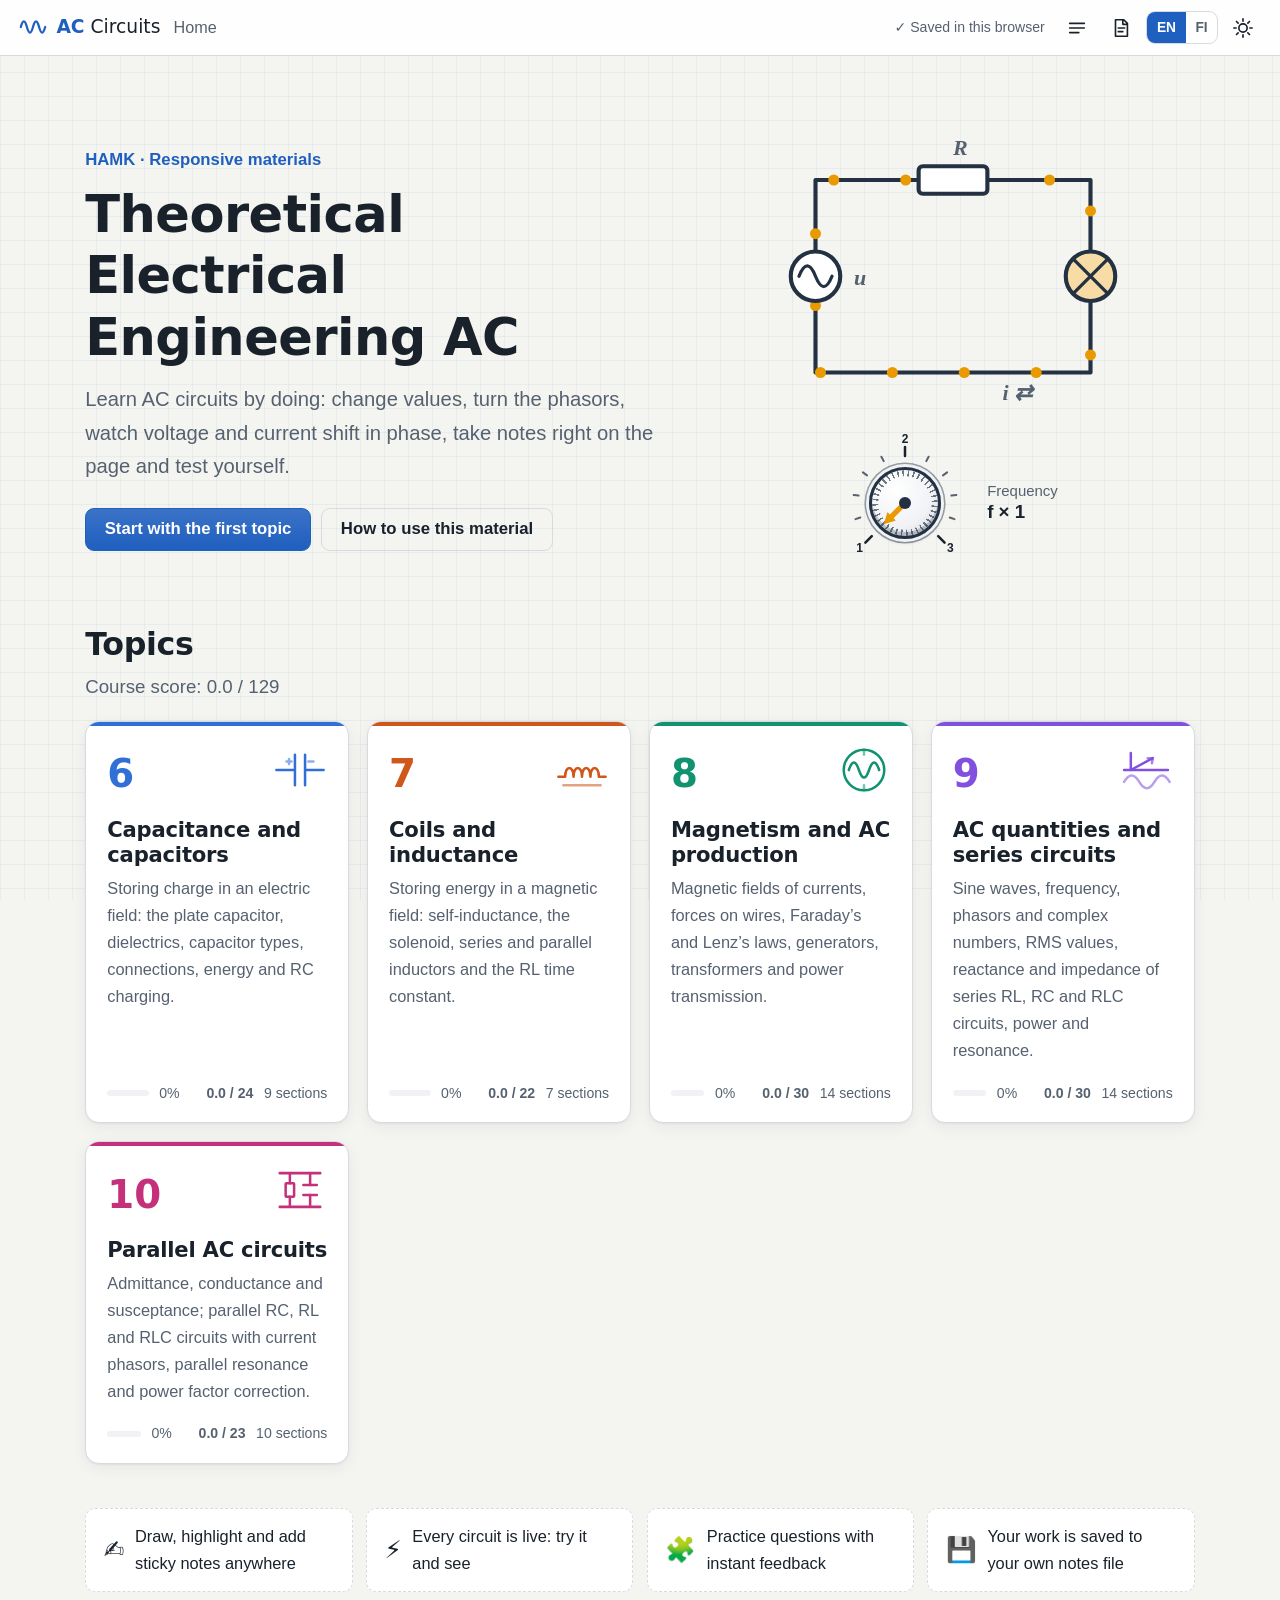
==== commit 5f0e6069: "Update courses (source b2393c9)" ====
--- a/ac/index.html
+++ b/ac/index.html
@@ -83,7 +83,7 @@
 <script src="assets/js/sim/circuit-view.js?v=845d0c804b"></script>
 <script src="assets/js/viz/plot.js?v=1e0f981f00"></script>
 <script src="assets/js/viz/three-widget.js?v=1bd84b142c"></script>
-<script src="assets/js/viz/widgets-common.js?v=ef1fb20183"></script>
+<script src="assets/js/viz/widgets-common.js?v=ef0e1a6628"></script>
 <script src="assets/js/viz/ac.js?v=33a8235416"></script>
 <!-- Content -->
 <script src="content/topics.js?v=890bac8c1f"></script>
@@ -94,7 +94,7 @@
 <script src="content/topic9.js?v=5bd20c3b19"></script>
 <script src="content/topic10.js?v=3107530e83"></script>
 <!-- Generated answer keys (hashed / encrypted; see tools/build-keys.mjs) -->
-<script src="assets/data/keys.js?v=6ab4da020f"></script>
+<script src="assets/data/keys.js?v=02173f0413"></script>
 <script src="assets/js/core/boot.js?v=05d945c7f6"></script>
 </body>
 </html>
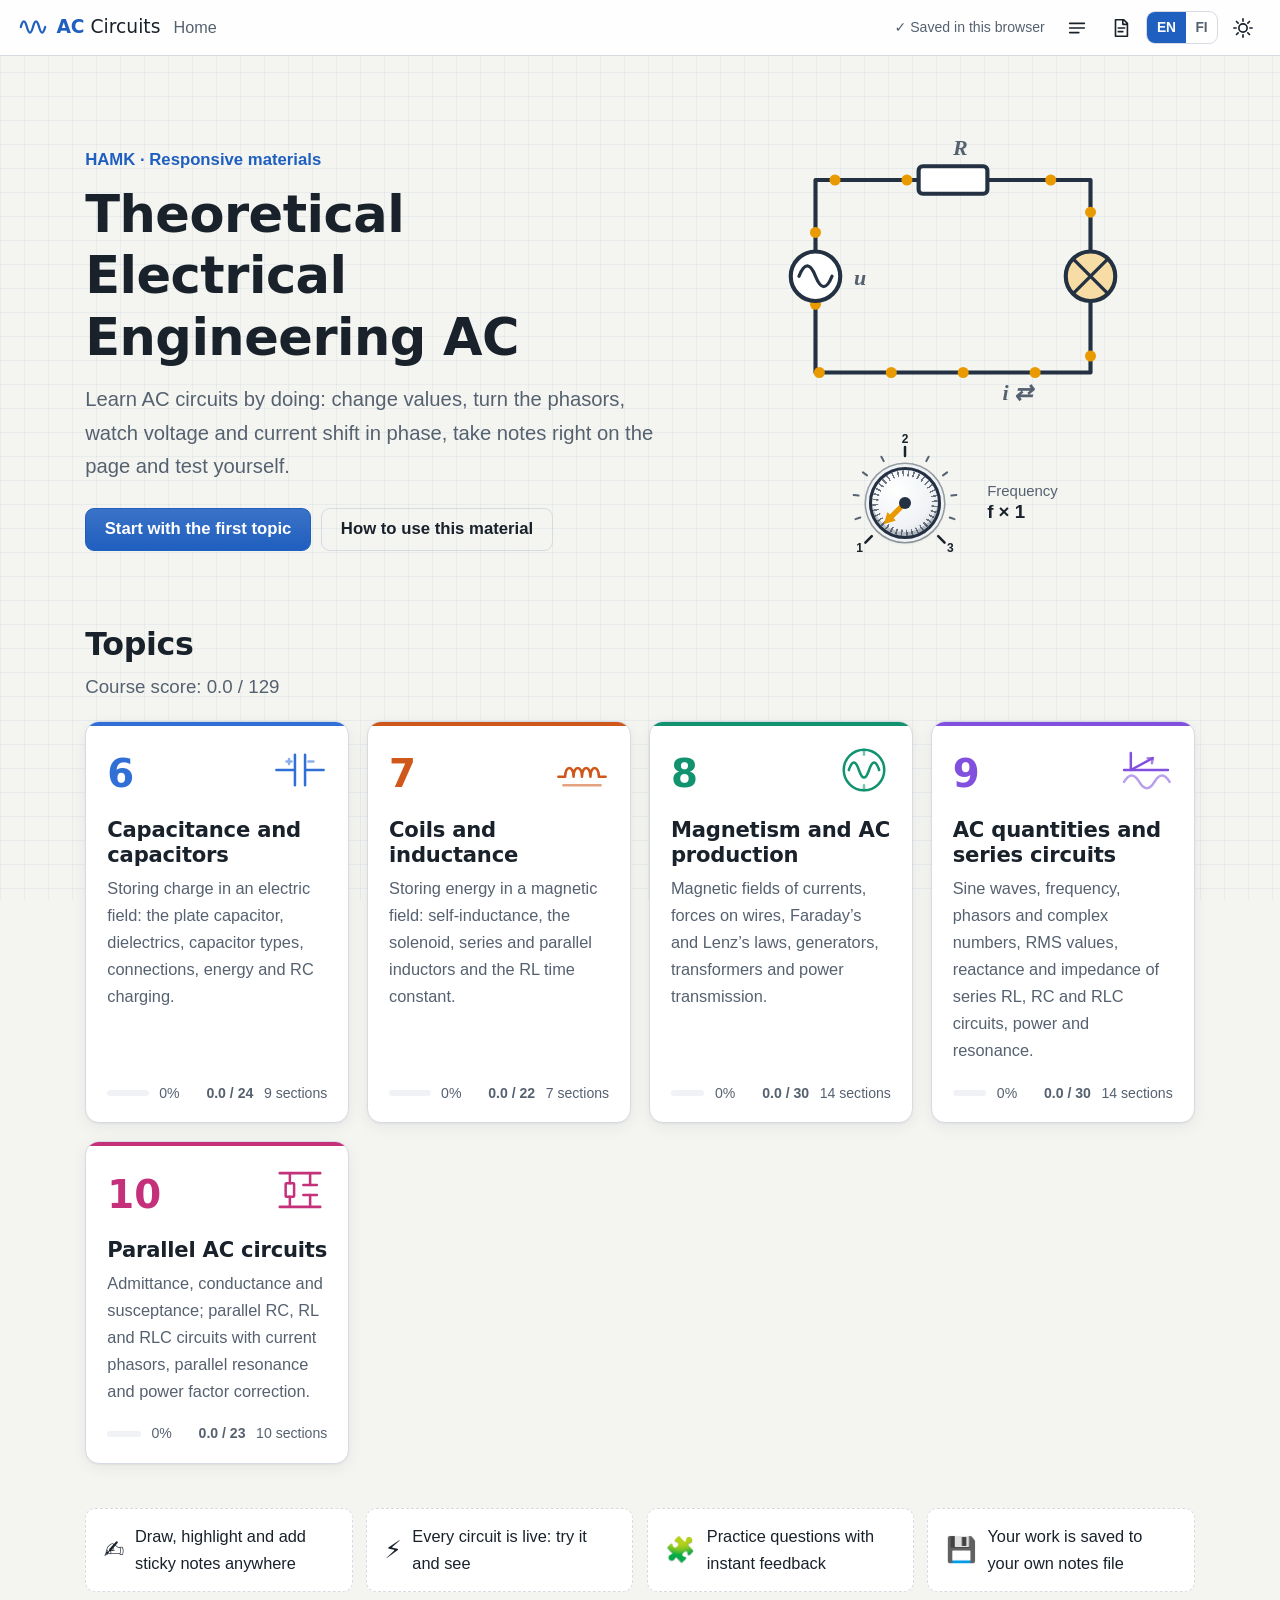
==== commit e4c703a1: "Update courses (source b81f6da)" ====
--- a/ac/index.html
+++ b/ac/index.html
@@ -9,7 +9,7 @@
 <meta name="color-scheme" content="light dark">
 <link rel="icon" href="assets/img/favicon.svg?v=e45cb06618" type="image/svg+xml">
 <link rel="stylesheet" href="assets/css/tokens.css?v=3f46a9041d">
-<link rel="stylesheet" href="assets/css/main.css?v=992a573b11">
+<link rel="stylesheet" href="assets/css/main.css?v=d8a9eea629">
 <link rel="stylesheet" href="assets/css/widgets.css?v=d1b763794e">
 <script>
   // Apply saved theme before first paint to avoid a flash of the wrong theme.
@@ -63,7 +63,7 @@
 <script src="assets/js/core/tdc.js?v=b522e1d3b7"></script>
 <script src="assets/js/core/i18n.js?v=8bdf12d7c8"></script>
 <script src="lang/ui.js?v=0b3c5973d3"></script>
-<script src="assets/js/core/theme.js?v=9b73047cfd"></script>
+<script src="assets/js/core/theme.js?v=88ee6a1c02"></script>
 <script src="assets/js/core/ui.js?v=63420fcae2"></script>
 <script src="assets/js/core/answer-norm.js?v=86c3b2309d"></script>
 <script src="assets/js/core/scoring.js?v=700bbb0a70"></script>
@@ -94,7 +94,7 @@
 <script src="content/topic9.js?v=5bd20c3b19"></script>
 <script src="content/topic10.js?v=3107530e83"></script>
 <!-- Generated answer keys (hashed / encrypted; see tools/build-keys.mjs) -->
-<script src="assets/data/keys.js?v=02173f0413"></script>
+<script src="assets/data/keys.js?v=c85412a623"></script>
 <script src="assets/js/core/boot.js?v=05d945c7f6"></script>
 </body>
 </html>
--- a/ac/assets/css/main.css
+++ b/ac/assets/css/main.css
@@ -1,417 +1,418 @@
-/* Layout, typography and core components. Colours only via tokens.css variables. */
-*, *::before, *::after { box-sizing: border-box; }
-html { font-size: 110%; -webkit-text-size-adjust: 100%; scroll-padding-top: calc(var(--header-h) + 12px); }
-body {
-  margin: 0; font: 400 1.0625rem/1.65 var(--font-body); color: var(--fg); background: var(--bg);
-  background-image: linear-gradient(var(--bg-grid) 1px, transparent 1px), linear-gradient(90deg, var(--bg-grid) 1px, transparent 1px);
-  background-size: 24px 24px; background-attachment: fixed;
-  transition: background-color .25s var(--ease), color .25s var(--ease);
-}
-h1, h2, h3, h4 { font-family: var(--font-head); line-height: 1.2; margin: 1.4em 0 .5em; letter-spacing: -.01em; overflow-wrap: anywhere; hyphens: auto; }   /* long Finnish compounds on phones */
-h1 { font-size: clamp(1.9rem, 3.2vw + 1rem, 2.9rem); font-weight: 700; }
-h2 { font-size: clamp(1.4rem, 1.2vw + 1rem, 1.8rem); font-weight: 650; }
-h3 { font-size: 1.2rem; font-weight: 650; }
-p { margin: .6em 0; }
-a { color: var(--primary); text-underline-offset: 3px; }
-:focus-visible { outline: 3px solid var(--focus); outline-offset: 2px; border-radius: 4px; }
-.muted { color: var(--muted); }
-.small { font-size: .85rem; }
-.nowrap { white-space: nowrap; }
-.ok { color: var(--ok); } .bad { color: var(--bad); }
-.skip-link { position: absolute; left: -999px; top: 8px; background: var(--surface); padding: .5rem 1rem; z-index: 100; }
-.skip-link:focus { left: 8px; }
-[hidden] { display: none !important; }
-code, kbd { font-family: var(--font-mono); font-size: .9em; background: var(--surface-2); padding: .05em .35em; border-radius: 4px; }
-
-/* ---------- header ---------- */
-.app-header {
-  position: sticky; top: 0; z-index: 40; height: var(--header-h); display: flex; align-items: center; gap: .75rem;
-  padding: 0 max(1rem, env(safe-area-inset-left)); background: color-mix(in srgb, var(--surface) 88%, transparent);
-  backdrop-filter: saturate(1.4) blur(10px); border-bottom: 1px solid var(--line);
-}
-.brand { display: flex; align-items: center; gap: .5rem; color: var(--fg); text-decoration: none; font-family: var(--font-head); white-space: nowrap; }
-.brand-mark { width: 30px; height: 30px; color: var(--primary); }
-.brand-text b { color: var(--primary); }
-.crumbs { flex: 1; min-width: 0; display: flex; gap: .4rem; align-items: center; font-size: .92rem; color: var(--muted); overflow: hidden; white-space: nowrap; }
-.crumbs a { color: var(--muted); text-decoration: none; }
-.crumbs a:hover { color: var(--fg); }
-.crumb-current { overflow: hidden; text-overflow: ellipsis; color: var(--fg); }
-.header-actions { display: flex; align-items: center; gap: .35rem; }
-.save-status { font-size: .8rem; color: var(--muted); margin-right: .4rem; white-space: nowrap; }
-.save-status.warn { color: var(--warn); font-weight: 600; }
-.save-status .dot { display: inline-block; width: .55em; height: .55em; margin-right: .35em; border-radius: 50%; background: var(--warn); vertical-align: baseline; }
-.save-status.unsaved { color: var(--fg); }
-.icon-btn {
-  display: inline-grid; place-items: center; width: 38px; height: 38px; border-radius: 9px; border: 1px solid transparent;
-  background: transparent; color: var(--fg); cursor: pointer; font-size: 1rem;
-}
-.icon-btn:hover { background: var(--surface-2); border-color: var(--line); }
-.icon-btn svg { width: 22px; height: 22px; fill: none; stroke: currentColor; stroke-width: 1.8; stroke-linecap: round; stroke-linejoin: round; }
-.icon-btn.sm { width: 28px; height: 28px; font-size: .75rem; }
-.icon-btn[aria-pressed="true"] { background: var(--info-bg); }
-[data-theme="light"] .i-moon, [data-theme="dark"] .i-sun { display: none; }
-.lang-btn { display: flex; border: 1px solid var(--line); border-radius: 9px; overflow: hidden; background: var(--surface); padding: 0; cursor: pointer; font: 600 .78rem var(--font-body); }
-.lang-btn span { padding: .45rem .55rem; color: var(--muted); }
-.lang-btn span.on { background: var(--primary); color: var(--primary-fg); }
-@media (max-width: 640px) { .save-status:not(.unsaved), .save-status .unsaved-text, .brand-text { display: none; } .save-status.unsaved { font-size: 0; } .save-status .dot { width: 10px; height: 10px; margin: 0; } .crumbs { font-size: .82rem; }
-  /* phone: the logo already links home, so the topic name gets the room */
-  .crumbs:has(.crumb-current) > a, .crumbs:has(.crumb-current) > .sep { display: none; } }
-
-/* ---------- buttons, inputs ---------- */
-.btn {
-  display: inline-flex; align-items: center; justify-content: center; gap: .4rem; padding: .6rem 1.05rem; border-radius: 9px;
-  border: 1px solid var(--line); background: var(--surface); color: var(--fg); font: 600 .95rem var(--font-body);
-  cursor: pointer; text-decoration: none; transition: transform .12s var(--ease), background .15s, border-color .15s;
-}
-.btn:hover { border-color: var(--primary); background: color-mix(in srgb, var(--primary) 7%, var(--surface)); transform: translateY(-1px); box-shadow: var(--shadow); }
-.btn:active { transform: translateY(1px); box-shadow: none; }
-.btn:disabled, .btn[aria-disabled="true"] { opacity: .5; cursor: not-allowed; transform: none; box-shadow: none; }
-.btn-primary { background: linear-gradient(180deg, color-mix(in srgb, var(--primary) 88%, #fff), var(--primary)); color: var(--primary-fg); border-color: var(--primary); }
-.btn-primary:hover { background: var(--primary); filter: brightness(1.08); box-shadow: 0 6px 18px color-mix(in srgb, var(--primary) 35%, transparent); }
-.btn-ghost { background: transparent; }
-.btn-danger { background: var(--bad); border-color: var(--bad); color: #fff; }
-.btn-danger:hover { background: var(--bad); filter: brightness(1.1); box-shadow: 0 6px 18px color-mix(in srgb, var(--bad) 35%, transparent); }
-.btn-danger-ghost { background: transparent; color: var(--bad); border-color: color-mix(in srgb, var(--bad) 45%, var(--line)); }
-.btn-danger-ghost:hover { background: var(--bad-bg); border-color: var(--bad); }
-.btn-small { padding: .38rem .75rem; font-size: .85rem; }
-.btn-row { display: flex; gap: .5rem; flex-wrap: wrap; margin: 1rem 0; }
-.btn-col { display: flex; flex-direction: column; gap: .5rem; align-items: stretch; }
-/* Text fields: soft filled surface, clear hover, focus glow (one look for every input in the app) */
-.input, textarea.input, select, .q-input {
-  width: 100%; padding: .62rem .85rem; border: 1.5px solid color-mix(in srgb, var(--line) 80%, transparent); border-radius: 12px;
-  background: color-mix(in srgb, var(--surface-2) 55%, var(--surface)); color: var(--fg); font: inherit; font-size: .95rem; line-height: 1.4;
-  box-shadow: inset 0 1px 2px rgba(10, 20, 40, .05); transition: border-color .18s var(--ease), box-shadow .18s var(--ease), background-color .18s var(--ease);
-}
-.input::placeholder, .q-input::placeholder { color: color-mix(in srgb, var(--muted) 75%, transparent); }
-.input:hover, select:hover, .q-input:hover { border-color: color-mix(in srgb, var(--primary) 45%, var(--line)); }
-.input:focus, select:focus, .q-input:focus {
-  border-color: var(--primary); outline: none; background: var(--surface);
-  box-shadow: 0 0 0 4px color-mix(in srgb, var(--primary) 18%, transparent), inset 0 1px 2px rgba(10, 20, 40, .04);
-}
-.input:disabled, .input[readonly], .q-input:disabled { opacity: .7; cursor: not-allowed; }
-textarea.input { resize: vertical; min-height: 4.5em; }
-select, select.input {
-  appearance: none; -webkit-appearance: none; cursor: pointer; padding-right: 2.2rem;
-  background-image: linear-gradient(45deg, transparent 50%, var(--muted) 50%), linear-gradient(135deg, var(--muted) 50%, transparent 50%);
-  background-position: calc(100% - 1.05rem) 55%, calc(100% - .75rem) 55%; background-size: 5px 5px; background-repeat: no-repeat;
-}
-select:not(.input) { width: auto; max-width: 100%; }   /* widget menus sit in rows; .input fields fill their column */
-input[type=checkbox], input[type=radio] { accent-color: var(--primary); }
-.field { display: grid; gap: .3rem; margin: .7rem 0; font-size: .85rem; font-weight: 600; color: var(--muted); }
-.chip { display: inline-flex; align-items: center; gap: .3rem; padding: .15rem .55rem; border-radius: 99px; background: var(--surface-2); border: 1px solid var(--line); font-size: .8rem; }
-.chip-ok { background: var(--ok-bg); color: var(--ok); border-color: transparent; }
-.chip-bad { background: var(--warn-bg); color: var(--warn); border-color: transparent; }
-/* "Interpreted as" preview under an input: shows how the app understood the typed expression */
-.math-preview {
-  display: flex; align-items: center; gap: .3rem .8rem; flex-wrap: wrap; margin: .45rem 0 .2rem; padding: .45rem .8rem; border-radius: 10px;
-  background: color-mix(in srgb, var(--primary) 6%, var(--surface)); border: 1px dashed color-mix(in srgb, var(--primary) 40%, var(--line));
-  animation: fade .2s;
-}
-.math-preview.is-bad { background: var(--warn-bg); border-color: color-mix(in srgb, var(--warn) 50%, transparent); }
-.mp-label { font-size: .72rem; font-weight: 700; letter-spacing: .04em; text-transform: uppercase; color: var(--muted); }
-.mp-math { min-width: 0; overflow-x: auto; overflow-y: hidden; }
-.mp-math math { font-size: 1.2rem; text-align: left; }
-.mp-msg { font-size: .85rem; color: var(--warn); }
-.mp-msg:empty, .mp-math:empty { display: none; }
-.progress { height: 6px; border-radius: 99px; background: var(--surface-2); overflow: hidden; flex: 1; }
-.progress > span { display: block; height: 100%; background: var(--accent, var(--primary)); border-radius: inherit; transition: width .6s var(--ease); }
-
-/* ---------- home ---------- */
-main { min-height: calc(100vh - var(--header-h)); outline: none; overflow-wrap: break-word; }   /* a long Finnish compound breaks only when it does not fit */
-main table { overflow-wrap: normal; }   /* Blink would split "34,1 mW" in auto-width cells; a wide table scrolls in its .table-wrap instead */
-.view-home, .page { max-width: 1180px; margin: 0 auto; padding: 1rem clamp(1rem, 3vw, 2rem) 4rem; }
-.hero { display: grid; grid-template-columns: 1.1fr .9fr; gap: 2rem; align-items: center; padding: clamp(1rem, 4vw, 3rem) 0 1rem; }
-.hero h1 { margin: .2em 0 .3em; }
-.eyebrow { margin: 0; color: var(--primary); font-weight: 600; font-size: .95rem; }
-.lead { font-size: 1.15rem; color: var(--muted); max-width: 40rem; }
-.hero-actions { display: flex; gap: .6rem; flex-wrap: wrap; margin-top: 1.4rem; }
-.hero-art svg { width: 100%; max-width: 440px; display: block; margin: auto; }
-.ha-wire { fill: none; stroke: var(--c-wire); stroke-width: 3; stroke-linejoin: round; }
-.ha-src circle { fill: var(--c-body-fill); stroke: var(--c-wire); stroke-width: 3; } .ha-src path { fill: none; stroke: var(--c-wire); stroke-width: 2.4; stroke-linecap: round; }
-.ha-res rect { fill: var(--c-body-fill); stroke: var(--c-wire); stroke-width: 3; }
-.ha-lamp circle { fill: color-mix(in srgb, var(--c-flow) 35%, var(--c-body-fill)); stroke: var(--c-wire); stroke-width: 3; animation: lamp 3s ease-in-out infinite; }
-.ha-lamp path { stroke: var(--c-wire); stroke-width: 2.4; }
-.hero-art text { fill: var(--muted); font: 600 16px var(--font-math); font-style: italic; }
-.ha-dots circle { fill: var(--c-flow); }
-/* frequency knob: an instrument-panel dial under the hero circuit */
-.ha-panel { display: flex; align-items: center; justify-content: center; gap: .7rem; margin-top: .3rem; }
-.ha-panel > span { display: flex; flex-direction: column; line-height: 1.25; }
-.ha-knob-lab { font-size: .85rem; color: var(--muted); }
-.ha-knob-val { font-variant-numeric: tabular-nums; min-width: 4.5em; }
-.ha-dial { position: relative; width: 140px; height: 140px; flex: none; display: grid; place-items: center; }
-.ha-dial > * { grid-area: 1 / 1; }   /* scale and knob share one cell, so the knob sits at the scale's centre */
-.ha-dial svg { position: absolute; inset: 0; width: 100%; height: 100%; }
-.ha-dial line { stroke: var(--muted); stroke-width: 2; stroke-linecap: round; } .ha-dial line.big { stroke: var(--fg); stroke-width: 2.5; }
-.hero-art .ha-dial text { fill: var(--fg); font: 700 12px var(--font-body); text-anchor: middle; dominant-baseline: central; }
-.ha-knob { position: relative; width: 72px; height: 72px; flex: none; border-radius: 50%; cursor: grab; touch-action: none;
-  background: radial-gradient(circle at 35% 30%, color-mix(in srgb, var(--surface) 70%, #fff), var(--surface-2) 60%, color-mix(in srgb, var(--c-wire) 18%, var(--surface-2)));
-  border: 3px solid var(--c-wire);
-  box-shadow: 0 0 0 3px var(--surface-2), 0 0 0 4.5px color-mix(in srgb, var(--c-wire) 45%, transparent), 0 2px 5px rgb(0 0 0 / .3),
-    inset 0 -4px 0 color-mix(in srgb, var(--c-wire) 25%, transparent); }
-.ha-knob::after { content: ''; position: absolute; inset: calc(50% - 6px); border-radius: 50%; background: var(--c-wire); pointer-events: none; }   /* hub cap */
-.ha-knob:active { cursor: grabbing; }
-.ha-knob:focus-visible { outline: 3px solid var(--primary); outline-offset: 7px; }
-.ha-knob-face { position: relative; display: block; width: 100%; height: 100%; border-radius: 50%; transition: transform .08s; }
-/* knurled grip ring: turns with the knob */
-.ha-knob-face::before { content: ''; position: absolute; inset: 0; border-radius: 50%;
-  background: repeating-conic-gradient(color-mix(in srgb, var(--c-wire) 65%, transparent) 0 3deg, transparent 3deg 10deg);
-  -webkit-mask: radial-gradient(circle closest-side, transparent 80%, #000 82%); mask: radial-gradient(circle closest-side, transparent 80%, #000 82%); }
-/* pointer: a thick shaft with an arrow head */
-.ha-knob-face::after { content: ''; position: absolute; left: calc(50% - 6px); top: 3px; width: 12px; height: 31px; background: var(--c-flow);
-  clip-path: polygon(50% 0, 100% 36%, 72% 36%, 72% 100%, 28% 100%, 28% 36%, 0 36%); }
-@keyframes lamp { 50% { fill: color-mix(in srgb, var(--c-flow) 75%, var(--c-body-fill)); } }
-.section-title { margin-top: 2rem; }
-.topic-grid { display: grid; grid-template-columns: repeat(auto-fill, minmax(260px, 1fr)); gap: 1rem; }
-.topic-card {
-  --accent: var(--primary); position: relative; display: flex; flex-direction: column; gap: .4rem; padding: 1.2rem 1.2rem 1rem;
-  border-radius: 14px; background: var(--surface); border: 1px solid var(--line); color: var(--fg); text-decoration: none;
-  box-shadow: var(--shadow); overflow: hidden; transition: transform .2s var(--ease), box-shadow .2s, border-color .2s;
-  animation: rise .5s var(--ease) both; animation-delay: calc(var(--i) * 60ms);
-}
-.topic-card::before { content: ""; position: absolute; inset: 0 0 auto 0; height: 4px; background: var(--accent); }
-.topic-card:hover { transform: translateY(-3px); box-shadow: var(--shadow-lg); border-color: var(--accent); }
-.tc-top { display: flex; justify-content: space-between; align-items: center; }
-.tc-num { font: 700 2.2rem/1 var(--font-head); color: var(--accent); }
-.tc-icon svg { width: 54px; height: 54px; color: var(--accent); }
-.tc-title { margin: .2rem 0 0; font-size: 1.2rem; }
-.tc-sum { margin: 0; color: var(--muted); font-size: .93rem; flex: 1; }
-.tc-foot { display: flex; flex-wrap: wrap; align-items: center; gap: .3rem .6rem; margin-top: .6rem; font-size: .8rem; color: var(--muted); }
-.tc-pct { font-variant-numeric: tabular-nums; min-width: 2.6em; }
-.tc-score { font-variant-numeric: tabular-nums; white-space: nowrap; font-weight: 600; }
-.home-total { margin: -.4rem 0 1rem; color: var(--muted); font-variant-numeric: tabular-nums; }
-.feature-strip { display: grid; grid-template-columns: repeat(auto-fit, minmax(200px, 1fr)); gap: .75rem; margin-top: 2.5rem; }
-.feature { display: flex; gap: .6rem; align-items: center; padding: .8rem 1rem; border-radius: var(--radius); background: var(--surface); border: 1px dashed var(--line); font-size: .93rem; }
-.feature-icon { font-size: 1.4rem; }
-@keyframes rise { from { opacity: 0; transform: translateY(12px); } }
-@media (max-width: 820px) { .hero { grid-template-columns: 1fr; } .hero-art { order: -1; max-width: 340px; margin: auto; } }
-
-/* ---------- topic page ---------- */
-.topic-layout { display: grid; grid-template-columns: 260px minmax(0, 1fr); gap: clamp(1rem, 3vw, 3rem); max-width: 1240px; margin: 0 auto; padding: 1rem clamp(1rem, 3vw, 2rem) 6rem; }
-.toc-wrap { position: relative; z-index: 10; pointer-events: none; }   /* above the drawing layer, but its empty column is not */
-.toc-wrap > * { pointer-events: auto; }
-.toc { position: sticky; top: calc(var(--header-h) + 1rem); max-height: calc(100vh - var(--header-h) - 2rem); overflow: auto; padding: 1rem; border-radius: 14px; background: var(--surface); border: 1px solid var(--line); font-size: .9rem; }
-.toc-head { display: flex; gap: .6rem; align-items: center; margin-bottom: .6rem; }
-.toc-num { display: grid; place-items: center; width: 30px; height: 30px; flex: none; border-radius: 8px; color: #fff; font-weight: 700; }
-.toc-progress { margin-bottom: .6rem; }
-.toc ol { list-style: none; margin: 0; padding: 0; counter-reset: s; }
-.toc li { counter-increment: s; }
-.toc a { display: flex; gap: .5rem; padding: .35rem .5rem; border-radius: 7px; color: var(--muted); text-decoration: none; line-height: 1.35; }
-.toc a::before { content: counter(s); flex: none; width: 1.4em; text-align: right; font-variant-numeric: tabular-nums; opacity: .7; }
-.toc li.seen a::before { content: "✓"; color: var(--ok); opacity: 1; }
-.toc a:hover { background: var(--surface-2); color: var(--fg); }
-.toc a.current { background: var(--info-bg); color: var(--fg); font-weight: 600; }
-.toc-head strong { flex: 1; }
-.toc-head strong, .toc a { min-width: 0; overflow-wrap: anywhere; hyphens: auto; }   /* long Finnish compounds must not make the sidebar scroll sideways */
-.toc-min { flex: none; width: 30px; height: 30px; }
-.toc-min span { display: inline-block; transition: transform .2s; }
-/* minimised: only the header stays, so margin annotations under the list are visible and drawable */
-.toc.min .toc-min span { transform: rotate(180deg); }
-@media (min-width: 961px) { .toc.min > :not(.toc-head) { display: none; } .toc.min .toc-head { margin-bottom: 0; } }
-.toc-toggle { display: none; }
-@media (max-width: 960px) {
-  .topic-layout { grid-template-columns: 1fr; }
-  .toc-toggle { display: inline-flex; position: sticky; top: calc(var(--header-h) + .5rem); z-index: 20; }
-  .toc { display: none; position: absolute; z-index: 30; top: 3rem; left: 0; right: 0; max-height: 70vh; box-shadow: var(--shadow-lg); }
-  .toc.open { display: block; }
-  .toc-min { display: none; }   /* the mobile drawer has its own toggle */
-}
-.topic-content { min-width: 0; max-width: var(--wide); }
-.topic-hero { display: grid; grid-template-columns: auto 1fr; gap: 1.2rem; align-items: start; padding: 1rem 0 .5rem; }
-.topic-hero h1 { margin: .1em 0 .2em; }
-.topic-hero .eyebrow { color: var(--accent); }
-.topic-hero-icon svg { width: 72px; height: 72px; color: var(--accent); }
-@media (max-width: 600px) { .topic-hero { grid-template-columns: 1fr; } .topic-hero-icon { display: none; } }
-.objectives { background: var(--surface); border: 1px solid var(--line); border-left: 4px solid var(--accent); border-radius: var(--radius); padding: .6rem 1rem; margin-top: 1rem; }
-.objectives summary { font-weight: 600; cursor: pointer; }
-.objectives ul { margin: .4rem 0 .2rem; padding-left: 1.2rem; }
-.sec { position: relative; padding: .5rem 0 1.5rem; border-top: 1px solid var(--line); }
-.sec-head { display: flex; align-items: center; gap: .5rem; justify-content: space-between; }
-.sec-head h2 { margin-bottom: .3em; }
-.sec-head h2::before { content: ""; display: inline-block; width: .55em; height: .55em; margin-right: .45em; border-radius: 2px; background: var(--accent); vertical-align: .1em; }
-.bm-btn { opacity: .45; } .bm-btn[aria-pressed="true"] { opacity: 1; }
-.sec-notes { margin-top: 1rem; border: 1px dashed var(--line); border-radius: var(--radius); padding: .4rem .8rem; background: color-mix(in srgb, var(--surface) 70%, transparent); }
-.sec-notes summary { cursor: pointer; color: var(--muted); font-size: .9rem; }
-.sec-notes.has-notes summary { color: var(--fg); font-weight: 600; }
-.sec-notes textarea { margin: .5rem 0 .3rem; resize: vertical; font-family: var(--font-body); }
-.topic-nav { display: flex; justify-content: space-between; gap: 1rem; margin-top: 2rem; flex-wrap: wrap; }
-
-/* ---------- content blocks ---------- */
-.blk { margin: 1rem 0; }
-.blk-text p:first-child { margin-top: 0; }
-.blk-h { margin-top: 1.4em; }
-.blk-list { padding-left: 1.3rem; } .blk-list li { margin: .25rem 0; }
-/* Formulas are native MathML (core/formula.js); the maths font makes them look like Word's equations */
-math { font-family: var(--font-math); math-style: normal; }
-.formula { white-space: nowrap; }
-.formula:has(> math + math) { white-space: normal; }   /* long inline formula split at "=" may wrap there */
-.formula math { font-size: 1.12em; }
-@media (max-width: 600px) { .formula:not(.formula-display) { display: inline-block; max-width: 100%; overflow-x: auto; overflow-y: hidden; vertical-align: middle; } }   /* MathML cannot wrap: a too-long inline formula scrolls in place, not the page */
-.formula-display { display: flex; flex-wrap: wrap; justify-content: center; align-items: center; gap: .35rem 2.2rem; font-size: 1.3rem; padding: .6rem 0; overflow-x: auto; overflow-y: hidden; }
-.formula-display math { font-size: inherit; }
-.blk-formula { position: relative; background: var(--surface); border: 1px solid var(--line); border-radius: var(--radius); padding: .6rem 1rem;
-  transition: border-color .2s, box-shadow .2s var(--ease), transform .2s var(--ease); }
-.blk-formula:hover { border-color: color-mix(in srgb, var(--accent, var(--primary)) 55%, var(--line)); box-shadow: var(--shadow); }
-.blk-formula.is-key { border: 2px solid var(--accent); box-shadow: 0 0 0 4px color-mix(in srgb, var(--accent) 12%, transparent);
-  background: linear-gradient(135deg, color-mix(in srgb, var(--accent) 6%, var(--surface)), var(--surface) 60%); }
-.blk-formula.is-key:hover { box-shadow: 0 0 0 6px color-mix(in srgb, var(--accent) 16%, transparent), var(--shadow); }
-.formula-label { font-size: .85rem; color: var(--muted); font-weight: 600; }
-.formula-legend { display: grid; grid-template-columns: repeat(auto-fill, minmax(min(100%, 260px), 1fr)); gap: .2rem 1.2rem; margin: .3rem 0 0; font-size: .88rem; }
-.formula-legend > div { display: flex; gap: .45rem; align-items: baseline; padding: .1rem .35rem; border-radius: 6px; transition: background-color .15s; }
-.formula-legend > div:hover { background: color-mix(in srgb, var(--accent, var(--primary)) 9%, transparent); }
-.formula-legend dt { font-family: var(--font-math); min-width: 1.8em; }
-.formula-legend dd { margin: 0; color: var(--muted); text-wrap: pretty; }   /* no lone "0)" on its own line */
-.formula-legend dd.unit { font-family: var(--font-mono); font-size: .8rem; white-space: nowrap; margin-left: auto; }
-.blk-callout { display: flex; gap: .8rem; padding: .8rem 1rem; border-radius: var(--radius); background: var(--info-bg); border-left: 4px solid var(--primary); }
-.callout-icon { font-size: 1.25rem; line-height: 1.4; }
-.callout-title { display: block; margin-bottom: .2rem; }
-.callout-key { background: color-mix(in srgb, var(--accent, var(--primary)) 10%, var(--surface)); border-left-color: var(--accent, var(--primary)); }
-.callout-warn { background: var(--warn-bg); border-left-color: var(--warn); }
-.callout-tip { background: var(--ok-bg); border-left-color: var(--ok); }
-.callout-fun, .callout-history { background: var(--surface-2); border-left-color: var(--c-flow); }
-.blk-callout p { margin: .2em 0; }
-.table-wrap { overflow-x: auto; }
-.blk-table { border-collapse: collapse; width: 100%; font-size: .93rem; background: var(--surface); border-radius: var(--radius); overflow: hidden; }
-.blk-table caption { text-align: left; font-weight: 600; padding: .3rem 0; color: var(--muted); caption-side: top; }
-.blk-table th, .blk-table td { padding: .5rem .7rem; border-bottom: 1px solid var(--line); text-align: left; vertical-align: top; }
-.blk-table th { background: var(--surface-2); font-weight: 650; }
-.blk-table tbody tr { transition: background-color .15s; }
-.blk-table tbody tr:hover { background: color-mix(in srgb, var(--accent, var(--primary)) 8%, var(--surface)); }
-.blk-table.compact th, .blk-table.compact td { padding: .25rem .5rem; font-size: .85rem; font-variant-numeric: tabular-nums; }
-.blk-table.compact { table-layout: fixed; }   /* columns keep their place when values shrink to "0 A" */
-/* Rows tinted with their own colour (resistor colour code): 50 % see-through, 25 % on hover. */
-.blk-table tbody tr.row-tint { background: color-mix(in srgb, var(--row-bg) 50%, transparent); }
-.blk-table tbody tr.row-tint:hover { background: color-mix(in srgb, var(--row-bg) 75%, transparent); }
-:root[data-theme="light"] .blk-table tr.tone-dark:hover { color: var(--primary-fg); }
-:root[data-theme="dark"] .blk-table tr.tone-light { color: var(--bg); }
-.blk-figure { margin: 0; text-align: center; }
-.blk-figure img, .fig-svg svg { max-width: 100%; height: auto; }
-figcaption { font-size: .88rem; color: var(--muted); margin-top: .4rem; }
-.blk-details { border: 1px solid var(--line); border-radius: var(--radius); padding: .5rem 1rem; background: var(--surface); }
-.blk-details summary { cursor: pointer; font-weight: 600; }
-.blk-columns { display: grid; grid-template-columns: repeat(auto-fit, minmax(240px, 1fr)); gap: 1rem; }
-.blk-error { color: var(--bad); font-family: var(--font-mono); font-size: .85rem; }
-dfn.term { font-style: normal; border-bottom: 1.5px dotted var(--primary); cursor: help; }
-.blk-example { border: 1px solid var(--line); border-radius: 12px; background: var(--surface); padding: 1rem 1.1rem; }
-.ex-head { display: flex; gap: .6rem; align-items: center; }
-.ex-head > strong, .blk-callout > div { min-width: 0; }   /* flex text may shrink below its longest word or formula (phones) */
-.ex-badge { font-size: .75rem; font-weight: 700; padding: .15rem .55rem; border-radius: 99px; background: var(--accent, var(--primary)); color: #fff; }
-.ex-problem { margin: .5rem 0; }
-.ex-given { display: flex; gap: .4rem; flex-wrap: wrap; margin: .4rem 0; }
-.ex-steps { margin: .6rem 0; padding-left: 1.4rem; }
-.ex-step { margin: .4rem 0; animation: rise .35s var(--ease) both; }
-.ex-step .formula-display { font-size: 1.15rem; justify-content: flex-start; padding: .2rem 0; }
-.ex-result { padding: .5rem .8rem; border-radius: 8px; background: var(--ok-bg); font-weight: 600; }
-.ex-actions { display: flex; gap: .5rem; margin-top: .4rem; }
-
-/* ---------- drawers, modals, toasts, popovers ---------- */
-.modal-backdrop { position: fixed; inset: 0; z-index: 80; display: grid; place-items: center; padding: 1rem; background: rgba(5, 10, 18, .5); animation: fade .15s; }
-.modal { width: min(520px, 100%); max-height: 90vh; overflow: auto; background: var(--surface); border-radius: 14px; padding: 1.3rem 1.4rem; box-shadow: var(--shadow-lg); animation: rise .2s var(--ease); }
-.modal-wide { width: min(760px, 100%); }
-.modal-title { margin: 0 0 .6rem; font-size: 1.3rem; }
-.modal-actions { display: flex; justify-content: flex-end; gap: .5rem; margin-top: 1.2rem; flex-wrap: wrap; }
-.modal-body ol, .modal-body ul { padding-left: 1.3rem; }
-@keyframes fade { from { opacity: 0; } }
-.drawer { position: fixed; top: 0; right: 0; bottom: 0; z-index: 70; width: min(420px, 100vw); background: var(--surface); border-left: 1px solid var(--line); box-shadow: var(--shadow-lg);
-  display: flex; flex-direction: column; transform: translateX(100%); transition: transform .25s var(--ease); }
-.drawer.open { transform: none; }
-.drawer-head { display: flex; justify-content: space-between; align-items: center; padding: .8rem 1rem; border-bottom: 1px solid var(--line); }
-.drawer-head h2 { margin: 0; font-size: 1.15rem; }
-.drawer-content { flex: 1; overflow: auto; padding: .4rem 1rem 2rem; }
-.drawer-sec { padding: .6rem 0 1rem; border-bottom: 1px solid var(--line); }
-.drawer-sec h3 { margin: .4rem 0 .5rem; font-size: 1rem; }
-.link-list { list-style: none; padding: 0; margin: 0; } .link-list li { padding: .3rem 0; }
-.clamp { display: -webkit-box; -webkit-line-clamp: 2; -webkit-box-orient: vertical; overflow: hidden; margin: .1rem 0 0; font-size: .85rem; }
-.toast-host { position: fixed; left: 50%; bottom: 1.2rem; transform: translateX(-50%); z-index: 90; display: grid; gap: .5rem; pointer-events: none; }
-.toast { padding: .6rem 1rem; border-radius: 10px; background: var(--fg); color: var(--bg); font-size: .92rem; box-shadow: var(--shadow-lg); opacity: 0; transform: translateY(8px); transition: .25s var(--ease); }
-.toast.show { opacity: 1; transform: none; }
-.toast-ok { background: var(--ok); color: #fff; } .toast-bad { background: var(--bad); color: #fff; } .toast-warn { background: var(--warn); color: #fff; }
-.popover { position: absolute; z-index: 60; max-width: min(340px, 92vw); padding: .7rem .9rem; border-radius: 10px; background: var(--surface); border: 1px solid var(--line); box-shadow: var(--shadow-lg); font-size: .9rem; animation: rise .15s var(--ease); }
-.tabs { display: flex; gap: .25rem; margin: .7rem 0 .9rem; padding: .25rem; border-radius: 12px; background: var(--surface-2); }
-.tab { flex: 1; padding: .45rem .6rem; border: 0; border-radius: 9px; background: none; color: var(--muted); font: 600 .88rem var(--font-body); cursor: pointer; transition: background-color .15s, color .15s; white-space: nowrap; }
-.tab:hover { color: var(--fg); background: color-mix(in srgb, var(--surface) 60%, transparent); }
-.tab[aria-selected="true"] { color: var(--fg); background: var(--surface); box-shadow: var(--shadow); }
-
-/* tools: calculator */
-/* fixed-height display above the input: a long preview or result scrolls inside it, so the keys below never shift */
-.calc-display { display: flex; flex-direction: column; height: 10rem; overflow-y: auto; margin-bottom: .45rem; padding: .25rem .5rem; border-radius: 12px; background: var(--surface-2); border: 1px solid var(--line); }
-.calc-display::before { content: ""; flex: 1 0 0; }   /* pushes content to the bottom, next to the input; collapses when it overflows so it still scrolls */
-.calc-display .math-preview { margin: .2rem 0; animation: none; }
-.calc-input { font-family: var(--font-mono); font-size: 1.15rem; padding: .75rem .95rem; }
-.calc-out { min-height: 1.8em; padding: .35rem .2rem; font: 600 1.15rem var(--font-mono); color: var(--c-value); }
-.calc-out.bad { color: var(--bad); font: 500 .9rem var(--font-body); }
-.calc-out .sep { display: inline-block; width: 1.2rem; }
-.calc-keys { display: grid; grid-template-columns: repeat(6, 1fr); gap: .35rem; margin-top: .3rem; }
-.calc-key { padding: .6rem 0; border-radius: 10px; border: 1px solid var(--line); background: var(--surface-2); color: var(--fg); font: 600 .95rem var(--font-mono); cursor: pointer;
-  transition: background-color .12s, border-color .12s, transform .08s; }
-.calc-key.num { background: var(--surface); }
-.calc-key:hover:not(:disabled) { border-color: var(--primary); background: color-mix(in srgb, var(--primary) 10%, var(--surface)); }
-.calc-key:active:not(:disabled) { transform: scale(.96); }
-.calc-key:disabled { opacity: .35; cursor: not-allowed; text-decoration: line-through; }
-.calc-key.wide { grid-column: span 2; } .calc-key.primary { background: var(--primary); border-color: var(--primary); color: var(--primary-fg); }
-.calc-key.primary:hover { background: var(--primary); filter: brightness(1.1); }
-.calc-hist { list-style: none; padding: 0; margin: .6rem 0; font-size: .9rem; }
-.calc-hist li { display: flex; flex-wrap: wrap; justify-content: space-between; align-items: center; gap: .6rem; padding: .3rem .5rem; border-radius: 8px; cursor: pointer; transition: background-color .15s; }
-.calc-hist li:hover, .calc-hist li:focus-visible { background: color-mix(in srgb, var(--primary) 9%, transparent); }
-.calc-hist li b { margin-left: auto; font: 600 .88rem var(--font-mono); color: var(--c-value); text-align: right; }
-.calc-hist .ch-expr { min-width: 0; overflow-x: auto; overflow-y: hidden; padding: .15rem 0; }
-.calc-hist .ch-vars { flex-wrap: wrap; justify-content: flex-start; cursor: default; }
-.calc-hist .ch-vars:hover { background: none; }
-.solver { margin-top: 1rem; padding: .7rem .9rem; border-radius: 12px; border: 1px solid var(--line); background: color-mix(in srgb, var(--surface-2) 50%, var(--surface)); }
-.solver summary { cursor: pointer; font-weight: 650; }
-.solver-top { display: flex; gap: .5rem; align-items: center; margin: .4rem 0 .6rem; }
-.solver-size { width: auto; }
-.solver-grid { display: grid; gap: .35rem; align-items: center; }
-.solver-cell { padding: .45rem .5rem; font: 500 .9rem var(--font-mono); text-align: center; border-radius: 9px; min-width: 0; }
-.solver-eq { font: 600 1rem var(--font-math); color: var(--muted); padding: 0 .1rem; }
-
-/* tools: formula sheet & glossary (hover tints the row so the eye can follow it) */
-.formula-sheet h4 { margin: 1.1rem 0 .35rem; color: var(--muted); font-size: .78rem; letter-spacing: .05em; text-transform: uppercase; }
-.fs-item { display: flex; flex-wrap: wrap; justify-content: space-between; gap: .2rem .8rem; align-items: center; padding: .45rem .6rem; border-radius: 10px;
-  border-left: 3px solid transparent; font-size: .9rem; transition: background-color .15s, border-color .15s; }
-.fs-item + .fs-item { box-shadow: 0 -1px 0 color-mix(in srgb, var(--line) 60%, transparent); }
-.fs-item:hover { background: color-mix(in srgb, var(--primary) 10%, var(--surface)); border-left-color: var(--primary); box-shadow: none; }
-.fs-item:hover + .fs-item { box-shadow: none; }
-.fs-item:hover .fs-name { color: var(--fg); }
-.fs-name { flex: 1 1 8rem; color: var(--muted); transition: color .15s; }
-.fs-item .formula { margin-left: auto; max-width: 100%; overflow-x: auto; overflow-y: hidden; padding: .1rem 0; }   /* long formulas wrap below the name */
-.glossary dt { margin-top: .5rem; padding: .35rem .6rem 0; font-weight: 650; border-radius: 10px 10px 0 0; transition: background-color .15s; }
-.glossary dd { margin: 0; padding: .1rem .6rem .45rem; color: var(--muted); font-size: .9rem; border-radius: 0 0 10px 10px; transition: background-color .15s; }
-.glossary dt:hover, .glossary dt:hover + dd, .glossary dd:hover { background: color-mix(in srgb, var(--primary) 9%, var(--surface)); }
-.gl-sep { color: var(--muted); } .gl-sym { margin-left: .5rem; color: var(--primary); }
-
-/* ---------- challenge panels inside interactives ---------- */
-.challenge {
-  position: relative; display: grid; grid-template-columns: auto 1fr; align-items: center; gap: .35rem 1rem; margin: .8rem 0 .2rem; padding: .9rem 1.1rem;
-  border-radius: 14px; font-size: 1.12rem; color: var(--fg); overflow: hidden;
-  background: linear-gradient(120deg, color-mix(in srgb, var(--c-flow) 22%, var(--surface)), color-mix(in srgb, var(--accent, var(--primary)) 14%, var(--surface)));
-  border: 1.5px solid color-mix(in srgb, var(--c-flow) 55%, var(--line)); box-shadow: var(--shadow); animation: rise .35s var(--ease);
-}
-.challenge .ch-badge { padding: .25rem .7rem; border-radius: 99px; background: var(--c-flow); color: #1d1400; font-size: .8rem; font-weight: 800; letter-spacing: .03em; text-transform: uppercase; white-space: nowrap; }
-.challenge .ch-body b { font-size: 1.25em; color: var(--accent, var(--primary)); }
-.challenge .ch-state { grid-column: 1 / -1; font-size: .95rem; font-weight: 700; color: var(--ok); }
-.challenge.is-done { border-color: var(--ok); background: linear-gradient(120deg, var(--ok-bg), color-mix(in srgb, var(--ok) 12%, var(--surface))); }
-.challenge.is-done .ch-badge { background: var(--ok); color: #fff; }
-.challenge.is-done::after { content: "✓"; position: absolute; right: 1rem; top: 50%; transform: translateY(-50%); font-size: 2.2rem; font-weight: 800; color: color-mix(in srgb, var(--ok) 40%, transparent); animation: pop .4s var(--ease); }
-@keyframes pop { from { transform: translateY(-50%) scale(.3); opacity: 0; } }
-@media (max-width: 520px) { .challenge { grid-template-columns: 1fr; } }
-.toc-reset { width: 100%; margin-top: .8rem; color: var(--muted); }
-.toc-reset:hover { color: var(--bad); border-color: var(--bad); background: var(--bad-bg); }
-
-/* ---------- general hover feedback ---------- */
-.feature { transition: border-color .2s, transform .2s var(--ease), background-color .2s; }
-.feature:hover { border-style: solid; border-color: var(--primary); transform: translateY(-2px); background: color-mix(in srgb, var(--primary) 5%, var(--surface)); }
-.blk-example, .blk-details, .objectives { transition: box-shadow .2s, border-color .2s; }
-.blk-example:hover, .blk-details:hover { box-shadow: var(--shadow); border-color: color-mix(in srgb, var(--accent, var(--primary)) 40%, var(--line)); }
-.chip { transition: background-color .15s, border-color .15s; }
-.ex-given .chip:hover { border-color: var(--accent, var(--primary)); background: color-mix(in srgb, var(--accent, var(--primary)) 9%, var(--surface)); }
-.link-list a { display: block; padding: .2rem .4rem; margin: 0 -.4rem; border-radius: 7px; text-decoration: none; transition: background-color .15s; }
-.link-list a:hover { background: color-mix(in srgb, var(--primary) 9%, transparent); }
-dfn.term { transition: background-color .15s; border-radius: 3px; }
-dfn.term:hover { background: color-mix(in srgb, var(--primary) 12%, transparent); }
-
-@media print {
-  .app-header, .annot-bar, .toc-wrap, .topic-nav, .drawer-host, .btn, .c-toolbar, .sec-notes:not(.has-notes) { display: none !important; }
-  body { background: #fff; color: #000; }
-  .topic-layout { display: block; }
-}
-@media (prefers-reduced-motion: reduce) { *, *::before, *::after { animation: none !important; transition: none !important; } }
+/* Layout, typography and core components. Colours only via tokens.css variables. */
+*, *::before, *::after { box-sizing: border-box; }
+html { font-size: 110%; -webkit-text-size-adjust: 100%; scroll-padding-top: calc(var(--header-h) + 12px); }
+body {
+  margin: 0; font: 400 1.0625rem/1.65 var(--font-body); color: var(--fg); background: var(--bg);
+  background-image: linear-gradient(var(--bg-grid) 1px, transparent 1px), linear-gradient(90deg, var(--bg-grid) 1px, transparent 1px);
+  background-size: 24px 24px; background-attachment: fixed;
+  transition: background-color .25s var(--ease), color .25s var(--ease);
+}
+h1, h2, h3, h4 { font-family: var(--font-head); line-height: 1.2; margin: 1.4em 0 .5em; letter-spacing: -.01em; overflow-wrap: anywhere; hyphens: auto; }   /* long Finnish compounds on phones */
+h1 { font-size: clamp(1.9rem, 3.2vw + 1rem, 2.9rem); font-weight: 700; }
+h2 { font-size: clamp(1.4rem, 1.2vw + 1rem, 1.8rem); font-weight: 650; }
+h3 { font-size: 1.2rem; font-weight: 650; }
+p { margin: .6em 0; }
+a { color: var(--primary); text-underline-offset: 3px; }
+:focus-visible { outline: 3px solid var(--focus); outline-offset: 2px; border-radius: 4px; }
+.muted { color: var(--muted); }
+.small { font-size: .85rem; }
+.nowrap { white-space: nowrap; }
+.ok { color: var(--ok); } .bad { color: var(--bad); }
+.skip-link { position: absolute; left: -999px; top: 8px; background: var(--surface); padding: .5rem 1rem; z-index: 100; }
+.skip-link:focus { left: 8px; }
+[hidden] { display: none !important; }
+code, kbd { font-family: var(--font-mono); font-size: .9em; background: var(--surface-2); padding: .05em .35em; border-radius: 4px; }
+
+/* ---------- header ---------- */
+.app-header {
+  position: sticky; top: 0; z-index: 40; height: var(--header-h); display: flex; align-items: center; gap: .75rem;
+  padding: 0 max(1rem, env(safe-area-inset-left)); background: color-mix(in srgb, var(--surface) 88%, transparent);
+  backdrop-filter: saturate(1.4) blur(10px); border-bottom: 1px solid var(--line);
+}
+.brand { display: flex; align-items: center; gap: .5rem; color: var(--fg); text-decoration: none; font-family: var(--font-head); white-space: nowrap; }
+.brand-mark { width: 30px; height: 30px; color: var(--primary); }
+.brand-text b { color: var(--primary); }
+.crumbs { flex: 1; min-width: 0; display: flex; gap: .4rem; align-items: center; font-size: .92rem; color: var(--muted); overflow: hidden; white-space: nowrap; }
+.crumbs a { color: var(--muted); text-decoration: none; }
+.crumbs a:hover { color: var(--fg); }
+.crumb-current { overflow: hidden; text-overflow: ellipsis; color: var(--fg); }
+.header-actions { display: flex; align-items: center; gap: .35rem; }
+.save-status { font-size: .8rem; color: var(--muted); margin-right: .4rem; white-space: nowrap; }
+.save-status.warn { color: var(--warn); font-weight: 600; }
+.save-status .dot { display: inline-block; width: .55em; height: .55em; margin-right: .35em; border-radius: 50%; background: var(--warn); vertical-align: baseline; }
+.save-status.unsaved { color: var(--fg); }
+.icon-btn {
+  display: inline-grid; place-items: center; width: 38px; height: 38px; border-radius: 9px; border: 1px solid transparent;
+  background: transparent; color: var(--fg); cursor: pointer; font-size: 1rem;
+}
+.icon-btn:hover { background: var(--surface-2); border-color: var(--line); }
+.icon-btn svg { width: 22px; height: 22px; fill: none; stroke: currentColor; stroke-width: 1.8; stroke-linecap: round; stroke-linejoin: round; }
+.icon-btn.sm { width: 28px; height: 28px; font-size: .75rem; }
+.icon-btn[aria-pressed="true"] { background: var(--info-bg); }
+[data-theme="light"] .i-moon, [data-theme="dark"] .i-sun { display: none; }
+.lang-btn { display: flex; border: 1px solid var(--line); border-radius: 9px; overflow: hidden; background: var(--surface); padding: 0; cursor: pointer; font: 600 .78rem var(--font-body); }
+.lang-btn span { padding: .45rem .55rem; color: var(--muted); }
+.lang-btn span.on { background: var(--primary); color: var(--primary-fg); }
+@media (max-width: 640px) { .save-status:not(.unsaved), .save-status .unsaved-text, .brand-text { display: none; } .save-status.unsaved { font-size: 0; } .save-status .dot { width: 10px; height: 10px; margin: 0; } .crumbs { font-size: .82rem; }
+  /* phone: the logo already links home, so the topic name gets the room */
+  .crumbs:has(.crumb-current) > a, .crumbs:has(.crumb-current) > .sep { display: none; } }
+
+/* ---------- buttons, inputs ---------- */
+.btn {
+  display: inline-flex; align-items: center; justify-content: center; gap: .4rem; border-radius: 9px;
+  --pad-y: .6rem; padding: calc(var(--pad-y) - var(--cap-shift, 0em)) 1.05rem calc(var(--pad-y) + var(--cap-shift, 0em));
+  border: 1px solid var(--line); background: var(--surface); color: var(--fg); font: 600 .95rem var(--font-body);
+  cursor: pointer; text-decoration: none; transition: transform .12s var(--ease), background .15s, border-color .15s;
+}
+.btn:hover { border-color: var(--primary); background: color-mix(in srgb, var(--primary) 7%, var(--surface)); transform: translateY(-1px); box-shadow: var(--shadow); }
+.btn:active { transform: translateY(1px); box-shadow: none; }
+.btn:disabled, .btn[aria-disabled="true"] { opacity: .5; cursor: not-allowed; transform: none; box-shadow: none; }
+.btn-primary { background: linear-gradient(180deg, color-mix(in srgb, var(--primary) 88%, #fff), var(--primary)); color: var(--primary-fg); border-color: var(--primary); }
+.btn-primary:hover { background: var(--primary); filter: brightness(1.08); box-shadow: 0 6px 18px color-mix(in srgb, var(--primary) 35%, transparent); }
+.btn-ghost { background: transparent; }
+.btn-danger { background: var(--bad); border-color: var(--bad); color: #fff; }
+.btn-danger:hover { background: var(--bad); filter: brightness(1.1); box-shadow: 0 6px 18px color-mix(in srgb, var(--bad) 35%, transparent); }
+.btn-danger-ghost { background: transparent; color: var(--bad); border-color: color-mix(in srgb, var(--bad) 45%, var(--line)); }
+.btn-danger-ghost:hover { background: var(--bad-bg); border-color: var(--bad); }
+.btn-small { --pad-y: .38rem; padding-inline: .75rem; font-size: .85rem; }
+.btn-row { display: flex; gap: .5rem; flex-wrap: wrap; margin: 1rem 0; }
+.btn-col { display: flex; flex-direction: column; gap: .5rem; align-items: stretch; }
+/* Text fields: soft filled surface, clear hover, focus glow (one look for every input in the app) */
+.input, textarea.input, select, .q-input {
+  width: 100%; padding: .62rem .85rem; border: 1.5px solid color-mix(in srgb, var(--line) 80%, transparent); border-radius: 12px;
+  background: color-mix(in srgb, var(--surface-2) 55%, var(--surface)); color: var(--fg); font: inherit; font-size: .95rem; line-height: 1.4;
+  box-shadow: inset 0 1px 2px rgba(10, 20, 40, .05); transition: border-color .18s var(--ease), box-shadow .18s var(--ease), background-color .18s var(--ease);
+}
+.input::placeholder, .q-input::placeholder { color: color-mix(in srgb, var(--muted) 75%, transparent); }
+.input:hover, select:hover, .q-input:hover { border-color: color-mix(in srgb, var(--primary) 45%, var(--line)); }
+.input:focus, select:focus, .q-input:focus {
+  border-color: var(--primary); outline: none; background: var(--surface);
+  box-shadow: 0 0 0 4px color-mix(in srgb, var(--primary) 18%, transparent), inset 0 1px 2px rgba(10, 20, 40, .04);
+}
+.input:disabled, .input[readonly], .q-input:disabled { opacity: .7; cursor: not-allowed; }
+textarea.input { resize: vertical; min-height: 4.5em; }
+select, select.input {
+  appearance: none; -webkit-appearance: none; cursor: pointer; padding-right: 2.2rem;
+  background-image: linear-gradient(45deg, transparent 50%, var(--muted) 50%), linear-gradient(135deg, var(--muted) 50%, transparent 50%);
+  background-position: calc(100% - 1.05rem) 55%, calc(100% - .75rem) 55%; background-size: 5px 5px; background-repeat: no-repeat;
+}
+select:not(.input) { width: auto; max-width: 100%; }   /* widget menus sit in rows; .input fields fill their column */
+input[type=checkbox], input[type=radio] { accent-color: var(--primary); }
+.field { display: grid; gap: .3rem; margin: .7rem 0; font-size: .85rem; font-weight: 600; color: var(--muted); }
+.chip { display: inline-flex; align-items: center; gap: .3rem; padding: .15rem .55rem; border-radius: 99px; background: var(--surface-2); border: 1px solid var(--line); font-size: .8rem; }
+.chip-ok { background: var(--ok-bg); color: var(--ok); border-color: transparent; }
+.chip-bad { background: var(--warn-bg); color: var(--warn); border-color: transparent; }
+/* "Interpreted as" preview under an input: shows how the app understood the typed expression */
+.math-preview {
+  display: flex; align-items: center; gap: .3rem .8rem; flex-wrap: wrap; margin: .45rem 0 .2rem; padding: .45rem .8rem; border-radius: 10px;
+  background: color-mix(in srgb, var(--primary) 6%, var(--surface)); border: 1px dashed color-mix(in srgb, var(--primary) 40%, var(--line));
+  animation: fade .2s;
+}
+.math-preview.is-bad { background: var(--warn-bg); border-color: color-mix(in srgb, var(--warn) 50%, transparent); }
+.mp-label { font-size: .72rem; font-weight: 700; letter-spacing: .04em; text-transform: uppercase; color: var(--muted); }
+.mp-math { min-width: 0; overflow-x: auto; overflow-y: hidden; }
+.mp-math math { font-size: 1.2rem; text-align: left; }
+.mp-msg { font-size: .85rem; color: var(--warn); }
+.mp-msg:empty, .mp-math:empty { display: none; }
+.progress { height: 6px; border-radius: 99px; background: var(--surface-2); overflow: hidden; flex: 1; }
+.progress > span { display: block; height: 100%; background: var(--accent, var(--primary)); border-radius: inherit; transition: width .6s var(--ease); }
+
+/* ---------- home ---------- */
+main { min-height: calc(100vh - var(--header-h)); outline: none; overflow-wrap: break-word; }   /* a long Finnish compound breaks only when it does not fit */
+main table { overflow-wrap: normal; }   /* Blink would split "34,1 mW" in auto-width cells; a wide table scrolls in its .table-wrap instead */
+.view-home, .page { max-width: 1180px; margin: 0 auto; padding: 1rem clamp(1rem, 3vw, 2rem) 4rem; }
+.hero { display: grid; grid-template-columns: 1.1fr .9fr; gap: 2rem; align-items: center; padding: clamp(1rem, 4vw, 3rem) 0 1rem; }
+.hero h1 { margin: .2em 0 .3em; }
+.eyebrow { margin: 0; color: var(--primary); font-weight: 600; font-size: .95rem; }
+.lead { font-size: 1.15rem; color: var(--muted); max-width: 40rem; }
+.hero-actions { display: flex; gap: .6rem; flex-wrap: wrap; margin-top: 1.4rem; }
+.hero-art svg { width: 100%; max-width: 440px; display: block; margin: auto; }
+.ha-wire { fill: none; stroke: var(--c-wire); stroke-width: 3; stroke-linejoin: round; }
+.ha-src circle { fill: var(--c-body-fill); stroke: var(--c-wire); stroke-width: 3; } .ha-src path { fill: none; stroke: var(--c-wire); stroke-width: 2.4; stroke-linecap: round; }
+.ha-res rect { fill: var(--c-body-fill); stroke: var(--c-wire); stroke-width: 3; }
+.ha-lamp circle { fill: color-mix(in srgb, var(--c-flow) 35%, var(--c-body-fill)); stroke: var(--c-wire); stroke-width: 3; animation: lamp 3s ease-in-out infinite; }
+.ha-lamp path { stroke: var(--c-wire); stroke-width: 2.4; }
+.hero-art text { fill: var(--muted); font: 600 16px var(--font-math); font-style: italic; }
+.ha-dots circle { fill: var(--c-flow); }
+/* frequency knob: an instrument-panel dial under the hero circuit */
+.ha-panel { display: flex; align-items: center; justify-content: center; gap: .7rem; margin-top: .3rem; }
+.ha-panel > span { display: flex; flex-direction: column; line-height: 1.25; }
+.ha-knob-lab { font-size: .85rem; color: var(--muted); }
+.ha-knob-val { font-variant-numeric: tabular-nums; min-width: 4.5em; }
+.ha-dial { position: relative; width: 140px; height: 140px; flex: none; display: grid; place-items: center; }
+.ha-dial > * { grid-area: 1 / 1; }   /* scale and knob share one cell, so the knob sits at the scale's centre */
+.ha-dial svg { position: absolute; inset: 0; width: 100%; height: 100%; }
+.ha-dial line { stroke: var(--muted); stroke-width: 2; stroke-linecap: round; } .ha-dial line.big { stroke: var(--fg); stroke-width: 2.5; }
+.hero-art .ha-dial text { fill: var(--fg); font: 700 12px var(--font-body); text-anchor: middle; dominant-baseline: central; }
+.ha-knob { position: relative; width: 72px; height: 72px; flex: none; border-radius: 50%; cursor: grab; touch-action: none;
+  background: radial-gradient(circle at 35% 30%, color-mix(in srgb, var(--surface) 70%, #fff), var(--surface-2) 60%, color-mix(in srgb, var(--c-wire) 18%, var(--surface-2)));
+  border: 3px solid var(--c-wire);
+  box-shadow: 0 0 0 3px var(--surface-2), 0 0 0 4.5px color-mix(in srgb, var(--c-wire) 45%, transparent), 0 2px 5px rgb(0 0 0 / .3),
+    inset 0 -4px 0 color-mix(in srgb, var(--c-wire) 25%, transparent); }
+.ha-knob::after { content: ''; position: absolute; inset: calc(50% - 6px); border-radius: 50%; background: var(--c-wire); pointer-events: none; }   /* hub cap */
+.ha-knob:active { cursor: grabbing; }
+.ha-knob:focus-visible { outline: 3px solid var(--primary); outline-offset: 7px; }
+.ha-knob-face { position: relative; display: block; width: 100%; height: 100%; border-radius: 50%; transition: transform .08s; }
+/* knurled grip ring: turns with the knob */
+.ha-knob-face::before { content: ''; position: absolute; inset: 0; border-radius: 50%;
+  background: repeating-conic-gradient(color-mix(in srgb, var(--c-wire) 65%, transparent) 0 3deg, transparent 3deg 10deg);
+  -webkit-mask: radial-gradient(circle closest-side, transparent 80%, #000 82%); mask: radial-gradient(circle closest-side, transparent 80%, #000 82%); }
+/* pointer: a thick shaft with an arrow head */
+.ha-knob-face::after { content: ''; position: absolute; left: calc(50% - 6px); top: 3px; width: 12px; height: 31px; background: var(--c-flow);
+  clip-path: polygon(50% 0, 100% 36%, 72% 36%, 72% 100%, 28% 100%, 28% 36%, 0 36%); }
+@keyframes lamp { 50% { fill: color-mix(in srgb, var(--c-flow) 75%, var(--c-body-fill)); } }
+.section-title { margin-top: 2rem; }
+.topic-grid { display: grid; grid-template-columns: repeat(auto-fill, minmax(260px, 1fr)); gap: 1rem; }
+.topic-card {
+  --accent: var(--primary); position: relative; display: flex; flex-direction: column; gap: .4rem; padding: 1.2rem 1.2rem 1rem;
+  border-radius: 14px; background: var(--surface); border: 1px solid var(--line); color: var(--fg); text-decoration: none;
+  box-shadow: var(--shadow); overflow: hidden; transition: transform .2s var(--ease), box-shadow .2s, border-color .2s;
+  animation: rise .5s var(--ease) both; animation-delay: calc(var(--i) * 60ms);
+}
+.topic-card::before { content: ""; position: absolute; inset: 0 0 auto 0; height: 4px; background: var(--accent); }
+.topic-card:hover { transform: translateY(-3px); box-shadow: var(--shadow-lg); border-color: var(--accent); }
+.tc-top { display: flex; justify-content: space-between; align-items: center; }
+.tc-num { font: 700 2.2rem/1 var(--font-head); color: var(--accent); }
+.tc-icon svg { width: 54px; height: 54px; color: var(--accent); }
+.tc-title { margin: .2rem 0 0; font-size: 1.2rem; }
+.tc-sum { margin: 0; color: var(--muted); font-size: .93rem; flex: 1; }
+.tc-foot { display: flex; flex-wrap: wrap; align-items: center; gap: .3rem .6rem; margin-top: .6rem; font-size: .8rem; color: var(--muted); }
+.tc-pct { font-variant-numeric: tabular-nums; min-width: 2.6em; }
+.tc-score { font-variant-numeric: tabular-nums; white-space: nowrap; font-weight: 600; }
+.home-total { margin: -.4rem 0 1rem; color: var(--muted); font-variant-numeric: tabular-nums; }
+.feature-strip { display: grid; grid-template-columns: repeat(auto-fit, minmax(200px, 1fr)); gap: .75rem; margin-top: 2.5rem; }
+.feature { display: flex; gap: .6rem; align-items: center; padding: .8rem 1rem; border-radius: var(--radius); background: var(--surface); border: 1px dashed var(--line); font-size: .93rem; }
+.feature-icon { font-size: 1.4rem; }
+@keyframes rise { from { opacity: 0; transform: translateY(12px); } }
+@media (max-width: 820px) { .hero { grid-template-columns: 1fr; } .hero-art { order: -1; max-width: 340px; margin: auto; } }
+
+/* ---------- topic page ---------- */
+.topic-layout { display: grid; grid-template-columns: 260px minmax(0, 1fr); gap: clamp(1rem, 3vw, 3rem); max-width: 1240px; margin: 0 auto; padding: 1rem clamp(1rem, 3vw, 2rem) 6rem; }
+.toc-wrap { position: relative; z-index: 10; pointer-events: none; }   /* above the drawing layer, but its empty column is not */
+.toc-wrap > * { pointer-events: auto; }
+.toc { position: sticky; top: calc(var(--header-h) + 1rem); max-height: calc(100vh - var(--header-h) - 2rem); overflow: auto; padding: 1rem; border-radius: 14px; background: var(--surface); border: 1px solid var(--line); font-size: .9rem; }
+.toc-head { display: flex; gap: .6rem; align-items: center; margin-bottom: .6rem; }
+.toc-num { display: grid; place-items: center; width: 30px; height: 30px; flex: none; border-radius: 8px; color: #fff; font-weight: 700; }
+.toc-progress { margin-bottom: .6rem; }
+.toc ol { list-style: none; margin: 0; padding: 0; counter-reset: s; }
+.toc li { counter-increment: s; }
+.toc a { display: flex; gap: .5rem; padding: .35rem .5rem; border-radius: 7px; color: var(--muted); text-decoration: none; line-height: 1.35; }
+.toc a::before { content: counter(s); flex: none; width: 1.4em; text-align: right; font-variant-numeric: tabular-nums; opacity: .7; }
+.toc li.seen a::before { content: "✓"; color: var(--ok); opacity: 1; }
+.toc a:hover { background: var(--surface-2); color: var(--fg); }
+.toc a.current { background: var(--info-bg); color: var(--fg); font-weight: 600; }
+.toc-head strong { flex: 1; }
+.toc-head strong, .toc a { min-width: 0; overflow-wrap: anywhere; hyphens: auto; }   /* long Finnish compounds must not make the sidebar scroll sideways */
+.toc-min { flex: none; width: 30px; height: 30px; }
+.toc-min span { display: inline-block; transition: transform .2s; }
+/* minimised: only the header stays, so margin annotations under the list are visible and drawable */
+.toc.min .toc-min span { transform: rotate(180deg); }
+@media (min-width: 961px) { .toc.min > :not(.toc-head) { display: none; } .toc.min .toc-head { margin-bottom: 0; } }
+.toc-toggle { display: none; }
+@media (max-width: 960px) {
+  .topic-layout { grid-template-columns: 1fr; }
+  .toc-toggle { display: inline-flex; position: sticky; top: calc(var(--header-h) + .5rem); z-index: 20; }
+  .toc { display: none; position: absolute; z-index: 30; top: 3rem; left: 0; right: 0; max-height: 70vh; box-shadow: var(--shadow-lg); }
+  .toc.open { display: block; }
+  .toc-min { display: none; }   /* the mobile drawer has its own toggle */
+}
+.topic-content { min-width: 0; max-width: var(--wide); }
+.topic-hero { display: grid; grid-template-columns: auto 1fr; gap: 1.2rem; align-items: start; padding: 1rem 0 .5rem; }
+.topic-hero h1 { margin: .1em 0 .2em; }
+.topic-hero .eyebrow { color: var(--accent); }
+.topic-hero-icon svg { width: 72px; height: 72px; color: var(--accent); }
+@media (max-width: 600px) { .topic-hero { grid-template-columns: 1fr; } .topic-hero-icon { display: none; } }
+.objectives { background: var(--surface); border: 1px solid var(--line); border-left: 4px solid var(--accent); border-radius: var(--radius); padding: .6rem 1rem; margin-top: 1rem; }
+.objectives summary { font-weight: 600; cursor: pointer; }
+.objectives ul { margin: .4rem 0 .2rem; padding-left: 1.2rem; }
+.sec { position: relative; padding: .5rem 0 1.5rem; border-top: 1px solid var(--line); }
+.sec-head { display: flex; align-items: center; gap: .5rem; justify-content: space-between; }
+.sec-head h2 { margin-bottom: .3em; }
+.sec-head h2::before { content: ""; display: inline-block; width: .55em; height: .55em; margin-right: .45em; border-radius: 2px; background: var(--accent); vertical-align: .1em; }
+.bm-btn { opacity: .45; } .bm-btn[aria-pressed="true"] { opacity: 1; }
+.sec-notes { margin-top: 1rem; border: 1px dashed var(--line); border-radius: var(--radius); padding: .4rem .8rem; background: color-mix(in srgb, var(--surface) 70%, transparent); }
+.sec-notes summary { cursor: pointer; color: var(--muted); font-size: .9rem; }
+.sec-notes.has-notes summary { color: var(--fg); font-weight: 600; }
+.sec-notes textarea { margin: .5rem 0 .3rem; resize: vertical; font-family: var(--font-body); }
+.topic-nav { display: flex; justify-content: space-between; gap: 1rem; margin-top: 2rem; flex-wrap: wrap; }
+
+/* ---------- content blocks ---------- */
+.blk { margin: 1rem 0; }
+.blk-text p:first-child { margin-top: 0; }
+.blk-h { margin-top: 1.4em; }
+.blk-list { padding-left: 1.3rem; } .blk-list li { margin: .25rem 0; }
+/* Formulas are native MathML (core/formula.js); the maths font makes them look like Word's equations */
+math { font-family: var(--font-math); math-style: normal; }
+.formula { white-space: nowrap; }
+.formula:has(> math + math) { white-space: normal; }   /* long inline formula split at "=" may wrap there */
+.formula math { font-size: 1.12em; }
+@media (max-width: 600px) { .formula:not(.formula-display) { display: inline-block; max-width: 100%; overflow-x: auto; overflow-y: hidden; vertical-align: middle; } }   /* MathML cannot wrap: a too-long inline formula scrolls in place, not the page */
+.formula-display { display: flex; flex-wrap: wrap; justify-content: center; align-items: center; gap: .35rem 2.2rem; font-size: 1.3rem; padding: .6rem 0; overflow-x: auto; overflow-y: hidden; }
+.formula-display math { font-size: inherit; }
+.blk-formula { position: relative; background: var(--surface); border: 1px solid var(--line); border-radius: var(--radius); padding: .6rem 1rem;
+  transition: border-color .2s, box-shadow .2s var(--ease), transform .2s var(--ease); }
+.blk-formula:hover { border-color: color-mix(in srgb, var(--accent, var(--primary)) 55%, var(--line)); box-shadow: var(--shadow); }
+.blk-formula.is-key { border: 2px solid var(--accent); box-shadow: 0 0 0 4px color-mix(in srgb, var(--accent) 12%, transparent);
+  background: linear-gradient(135deg, color-mix(in srgb, var(--accent) 6%, var(--surface)), var(--surface) 60%); }
+.blk-formula.is-key:hover { box-shadow: 0 0 0 6px color-mix(in srgb, var(--accent) 16%, transparent), var(--shadow); }
+.formula-label { font-size: .85rem; color: var(--muted); font-weight: 600; }
+.formula-legend { display: grid; grid-template-columns: repeat(auto-fill, minmax(min(100%, 260px), 1fr)); gap: .2rem 1.2rem; margin: .3rem 0 0; font-size: .88rem; }
+.formula-legend > div { display: flex; gap: .45rem; align-items: baseline; padding: .1rem .35rem; border-radius: 6px; transition: background-color .15s; }
+.formula-legend > div:hover { background: color-mix(in srgb, var(--accent, var(--primary)) 9%, transparent); }
+.formula-legend dt { font-family: var(--font-math); min-width: 1.8em; }
+.formula-legend dd { margin: 0; color: var(--muted); text-wrap: pretty; }   /* no lone "0)" on its own line */
+.formula-legend dd.unit { font-family: var(--font-mono); font-size: .8rem; white-space: nowrap; margin-left: auto; }
+.blk-callout { display: flex; gap: .8rem; padding: .8rem 1rem; border-radius: var(--radius); background: var(--info-bg); border-left: 4px solid var(--primary); }
+.callout-icon { font-size: 1.25rem; line-height: 1.4; }
+.callout-title { display: block; margin-bottom: .2rem; }
+.callout-key { background: color-mix(in srgb, var(--accent, var(--primary)) 10%, var(--surface)); border-left-color: var(--accent, var(--primary)); }
+.callout-warn { background: var(--warn-bg); border-left-color: var(--warn); }
+.callout-tip { background: var(--ok-bg); border-left-color: var(--ok); }
+.callout-fun, .callout-history { background: var(--surface-2); border-left-color: var(--c-flow); }
+.blk-callout p { margin: .2em 0; }
+.table-wrap { overflow-x: auto; }
+.blk-table { border-collapse: collapse; width: 100%; font-size: .93rem; background: var(--surface); border-radius: var(--radius); overflow: hidden; }
+.blk-table caption { text-align: left; font-weight: 600; padding: .3rem 0; color: var(--muted); caption-side: top; }
+.blk-table th, .blk-table td { padding: .5rem .7rem; border-bottom: 1px solid var(--line); text-align: left; vertical-align: top; }
+.blk-table th { background: var(--surface-2); font-weight: 650; }
+.blk-table tbody tr { transition: background-color .15s; }
+.blk-table tbody tr:hover { background: color-mix(in srgb, var(--accent, var(--primary)) 8%, var(--surface)); }
+.blk-table.compact th, .blk-table.compact td { padding: .25rem .5rem; font-size: .85rem; font-variant-numeric: tabular-nums; }
+.blk-table.compact { table-layout: fixed; }   /* columns keep their place when values shrink to "0 A" */
+/* Rows tinted with their own colour (resistor colour code): 50 % see-through, 25 % on hover. */
+.blk-table tbody tr.row-tint { background: color-mix(in srgb, var(--row-bg) 50%, transparent); }
+.blk-table tbody tr.row-tint:hover { background: color-mix(in srgb, var(--row-bg) 75%, transparent); }
+:root[data-theme="light"] .blk-table tr.tone-dark:hover { color: var(--primary-fg); }
+:root[data-theme="dark"] .blk-table tr.tone-light { color: var(--bg); }
+.blk-figure { margin: 0; text-align: center; }
+.blk-figure img, .fig-svg svg { max-width: 100%; height: auto; }
+figcaption { font-size: .88rem; color: var(--muted); margin-top: .4rem; }
+.blk-details { border: 1px solid var(--line); border-radius: var(--radius); padding: .5rem 1rem; background: var(--surface); }
+.blk-details summary { cursor: pointer; font-weight: 600; }
+.blk-columns { display: grid; grid-template-columns: repeat(auto-fit, minmax(240px, 1fr)); gap: 1rem; }
+.blk-error { color: var(--bad); font-family: var(--font-mono); font-size: .85rem; }
+dfn.term { font-style: normal; border-bottom: 1.5px dotted var(--primary); cursor: help; }
+.blk-example { border: 1px solid var(--line); border-radius: 12px; background: var(--surface); padding: 1rem 1.1rem; }
+.ex-head { display: flex; gap: .6rem; align-items: center; }
+.ex-head > strong, .blk-callout > div { min-width: 0; }   /* flex text may shrink below its longest word or formula (phones) */
+.ex-badge { font-size: .75rem; font-weight: 700; padding: .15rem .55rem; border-radius: 99px; background: var(--accent, var(--primary)); color: #fff; }
+.ex-problem { margin: .5rem 0; }
+.ex-given { display: flex; gap: .4rem; flex-wrap: wrap; margin: .4rem 0; }
+.ex-steps { margin: .6rem 0; padding-left: 1.4rem; }
+.ex-step { margin: .4rem 0; animation: rise .35s var(--ease) both; }
+.ex-step .formula-display { font-size: 1.15rem; justify-content: flex-start; padding: .2rem 0; }
+.ex-result { padding: .5rem .8rem; border-radius: 8px; background: var(--ok-bg); font-weight: 600; }
+.ex-actions { display: flex; gap: .5rem; margin-top: .4rem; }
+
+/* ---------- drawers, modals, toasts, popovers ---------- */
+.modal-backdrop { position: fixed; inset: 0; z-index: 80; display: grid; place-items: center; padding: 1rem; background: rgba(5, 10, 18, .5); animation: fade .15s; }
+.modal { width: min(520px, 100%); max-height: 90vh; overflow: auto; background: var(--surface); border-radius: 14px; padding: 1.3rem 1.4rem; box-shadow: var(--shadow-lg); animation: rise .2s var(--ease); }
+.modal-wide { width: min(760px, 100%); }
+.modal-title { margin: 0 0 .6rem; font-size: 1.3rem; }
+.modal-actions { display: flex; justify-content: flex-end; gap: .5rem; margin-top: 1.2rem; flex-wrap: wrap; }
+.modal-body ol, .modal-body ul { padding-left: 1.3rem; }
+@keyframes fade { from { opacity: 0; } }
+.drawer { position: fixed; top: 0; right: 0; bottom: 0; z-index: 70; width: min(420px, 100vw); background: var(--surface); border-left: 1px solid var(--line); box-shadow: var(--shadow-lg);
+  display: flex; flex-direction: column; transform: translateX(100%); transition: transform .25s var(--ease); }
+.drawer.open { transform: none; }
+.drawer-head { display: flex; justify-content: space-between; align-items: center; padding: .8rem 1rem; border-bottom: 1px solid var(--line); }
+.drawer-head h2 { margin: 0; font-size: 1.15rem; }
+.drawer-content { flex: 1; overflow: auto; padding: .4rem 1rem 2rem; }
+.drawer-sec { padding: .6rem 0 1rem; border-bottom: 1px solid var(--line); }
+.drawer-sec h3 { margin: .4rem 0 .5rem; font-size: 1rem; }
+.link-list { list-style: none; padding: 0; margin: 0; } .link-list li { padding: .3rem 0; }
+.clamp { display: -webkit-box; -webkit-line-clamp: 2; -webkit-box-orient: vertical; overflow: hidden; margin: .1rem 0 0; font-size: .85rem; }
+.toast-host { position: fixed; left: 50%; bottom: 1.2rem; transform: translateX(-50%); z-index: 90; display: grid; gap: .5rem; pointer-events: none; }
+.toast { padding: .6rem 1rem; border-radius: 10px; background: var(--fg); color: var(--bg); font-size: .92rem; box-shadow: var(--shadow-lg); opacity: 0; transform: translateY(8px); transition: .25s var(--ease); }
+.toast.show { opacity: 1; transform: none; }
+.toast-ok { background: var(--ok); color: #fff; } .toast-bad { background: var(--bad); color: #fff; } .toast-warn { background: var(--warn); color: #fff; }
+.popover { position: absolute; z-index: 60; max-width: min(340px, 92vw); padding: .7rem .9rem; border-radius: 10px; background: var(--surface); border: 1px solid var(--line); box-shadow: var(--shadow-lg); font-size: .9rem; animation: rise .15s var(--ease); }
+.tabs { display: flex; gap: .25rem; margin: .7rem 0 .9rem; padding: .25rem; border-radius: 12px; background: var(--surface-2); }
+.tab { flex: 1; padding: .45rem .6rem; border: 0; border-radius: 9px; background: none; color: var(--muted); font: 600 .88rem var(--font-body); cursor: pointer; transition: background-color .15s, color .15s; white-space: nowrap; }
+.tab:hover { color: var(--fg); background: color-mix(in srgb, var(--surface) 60%, transparent); }
+.tab[aria-selected="true"] { color: var(--fg); background: var(--surface); box-shadow: var(--shadow); }
+
+/* tools: calculator */
+/* fixed-height display above the input: a long preview or result scrolls inside it, so the keys below never shift */
+.calc-display { display: flex; flex-direction: column; height: 10rem; overflow-y: auto; margin-bottom: .45rem; padding: .25rem .5rem; border-radius: 12px; background: var(--surface-2); border: 1px solid var(--line); }
+.calc-display::before { content: ""; flex: 1 0 0; }   /* pushes content to the bottom, next to the input; collapses when it overflows so it still scrolls */
+.calc-display .math-preview { margin: .2rem 0; animation: none; }
+.calc-input { font-family: var(--font-mono); font-size: 1.15rem; padding: .75rem .95rem; }
+.calc-out { min-height: 1.8em; padding: .35rem .2rem; font: 600 1.15rem var(--font-mono); color: var(--c-value); }
+.calc-out.bad { color: var(--bad); font: 500 .9rem var(--font-body); }
+.calc-out .sep { display: inline-block; width: 1.2rem; }
+.calc-keys { display: grid; grid-template-columns: repeat(6, 1fr); gap: .35rem; margin-top: .3rem; }
+.calc-key { padding: .6rem 0; border-radius: 10px; border: 1px solid var(--line); background: var(--surface-2); color: var(--fg); font: 600 .95rem var(--font-mono); cursor: pointer;
+  transition: background-color .12s, border-color .12s, transform .08s; }
+.calc-key.num { background: var(--surface); }
+.calc-key:hover:not(:disabled) { border-color: var(--primary); background: color-mix(in srgb, var(--primary) 10%, var(--surface)); }
+.calc-key:active:not(:disabled) { transform: scale(.96); }
+.calc-key:disabled { opacity: .35; cursor: not-allowed; text-decoration: line-through; }
+.calc-key.wide { grid-column: span 2; } .calc-key.primary { background: var(--primary); border-color: var(--primary); color: var(--primary-fg); }
+.calc-key.primary:hover { background: var(--primary); filter: brightness(1.1); }
+.calc-hist { list-style: none; padding: 0; margin: .6rem 0; font-size: .9rem; }
+.calc-hist li { display: flex; flex-wrap: wrap; justify-content: space-between; align-items: center; gap: .6rem; padding: .3rem .5rem; border-radius: 8px; cursor: pointer; transition: background-color .15s; }
+.calc-hist li:hover, .calc-hist li:focus-visible { background: color-mix(in srgb, var(--primary) 9%, transparent); }
+.calc-hist li b { margin-left: auto; font: 600 .88rem var(--font-mono); color: var(--c-value); text-align: right; }
+.calc-hist .ch-expr { min-width: 0; overflow-x: auto; overflow-y: hidden; padding: .15rem 0; }
+.calc-hist .ch-vars { flex-wrap: wrap; justify-content: flex-start; cursor: default; }
+.calc-hist .ch-vars:hover { background: none; }
+.solver { margin-top: 1rem; padding: .7rem .9rem; border-radius: 12px; border: 1px solid var(--line); background: color-mix(in srgb, var(--surface-2) 50%, var(--surface)); }
+.solver summary { cursor: pointer; font-weight: 650; }
+.solver-top { display: flex; gap: .5rem; align-items: center; margin: .4rem 0 .6rem; }
+.solver-size { width: auto; }
+.solver-grid { display: grid; gap: .35rem; align-items: center; }
+.solver-cell { padding: .45rem .5rem; font: 500 .9rem var(--font-mono); text-align: center; border-radius: 9px; min-width: 0; }
+.solver-eq { font: 600 1rem var(--font-math); color: var(--muted); padding: 0 .1rem; }
+
+/* tools: formula sheet & glossary (hover tints the row so the eye can follow it) */
+.formula-sheet h4 { margin: 1.1rem 0 .35rem; color: var(--muted); font-size: .78rem; letter-spacing: .05em; text-transform: uppercase; }
+.fs-item { display: flex; flex-wrap: wrap; justify-content: space-between; gap: .2rem .8rem; align-items: center; padding: .45rem .6rem; border-radius: 10px;
+  border-left: 3px solid transparent; font-size: .9rem; transition: background-color .15s, border-color .15s; }
+.fs-item + .fs-item { box-shadow: 0 -1px 0 color-mix(in srgb, var(--line) 60%, transparent); }
+.fs-item:hover { background: color-mix(in srgb, var(--primary) 10%, var(--surface)); border-left-color: var(--primary); box-shadow: none; }
+.fs-item:hover + .fs-item { box-shadow: none; }
+.fs-item:hover .fs-name { color: var(--fg); }
+.fs-name { flex: 1 1 8rem; color: var(--muted); transition: color .15s; }
+.fs-item .formula { margin-left: auto; max-width: 100%; overflow-x: auto; overflow-y: hidden; padding: .1rem 0; }   /* long formulas wrap below the name */
+.glossary dt { margin-top: .5rem; padding: .35rem .6rem 0; font-weight: 650; border-radius: 10px 10px 0 0; transition: background-color .15s; }
+.glossary dd { margin: 0; padding: .1rem .6rem .45rem; color: var(--muted); font-size: .9rem; border-radius: 0 0 10px 10px; transition: background-color .15s; }
+.glossary dt:hover, .glossary dt:hover + dd, .glossary dd:hover { background: color-mix(in srgb, var(--primary) 9%, var(--surface)); }
+.gl-sep { color: var(--muted); } .gl-sym { margin-left: .5rem; color: var(--primary); }
+
+/* ---------- challenge panels inside interactives ---------- */
+.challenge {
+  position: relative; display: grid; grid-template-columns: auto 1fr; align-items: center; gap: .35rem 1rem; margin: .8rem 0 .2rem; padding: .9rem 1.1rem;
+  border-radius: 14px; font-size: 1.12rem; color: var(--fg); overflow: hidden;
+  background: linear-gradient(120deg, color-mix(in srgb, var(--c-flow) 22%, var(--surface)), color-mix(in srgb, var(--accent, var(--primary)) 14%, var(--surface)));
+  border: 1.5px solid color-mix(in srgb, var(--c-flow) 55%, var(--line)); box-shadow: var(--shadow); animation: rise .35s var(--ease);
+}
+.challenge .ch-badge { padding: .25rem .7rem; border-radius: 99px; background: var(--c-flow); color: #1d1400; font-size: .8rem; font-weight: 800; letter-spacing: .03em; text-transform: uppercase; white-space: nowrap; }
+.challenge .ch-body b { font-size: 1.25em; color: var(--accent, var(--primary)); }
+.challenge .ch-state { grid-column: 1 / -1; font-size: .95rem; font-weight: 700; color: var(--ok); }
+.challenge.is-done { border-color: var(--ok); background: linear-gradient(120deg, var(--ok-bg), color-mix(in srgb, var(--ok) 12%, var(--surface))); }
+.challenge.is-done .ch-badge { background: var(--ok); color: #fff; }
+.challenge.is-done::after { content: "✓"; position: absolute; right: 1rem; top: 50%; transform: translateY(-50%); font-size: 2.2rem; font-weight: 800; color: color-mix(in srgb, var(--ok) 40%, transparent); animation: pop .4s var(--ease); }
+@keyframes pop { from { transform: translateY(-50%) scale(.3); opacity: 0; } }
+@media (max-width: 520px) { .challenge { grid-template-columns: 1fr; } }
+.toc-reset { width: 100%; margin-top: .8rem; color: var(--muted); }
+.toc-reset:hover { color: var(--bad); border-color: var(--bad); background: var(--bad-bg); }
+
+/* ---------- general hover feedback ---------- */
+.feature { transition: border-color .2s, transform .2s var(--ease), background-color .2s; }
+.feature:hover { border-style: solid; border-color: var(--primary); transform: translateY(-2px); background: color-mix(in srgb, var(--primary) 5%, var(--surface)); }
+.blk-example, .blk-details, .objectives { transition: box-shadow .2s, border-color .2s; }
+.blk-example:hover, .blk-details:hover { box-shadow: var(--shadow); border-color: color-mix(in srgb, var(--accent, var(--primary)) 40%, var(--line)); }
+.chip { transition: background-color .15s, border-color .15s; }
+.ex-given .chip:hover { border-color: var(--accent, var(--primary)); background: color-mix(in srgb, var(--accent, var(--primary)) 9%, var(--surface)); }
+.link-list a { display: block; padding: .2rem .4rem; margin: 0 -.4rem; border-radius: 7px; text-decoration: none; transition: background-color .15s; }
+.link-list a:hover { background: color-mix(in srgb, var(--primary) 9%, transparent); }
+dfn.term { transition: background-color .15s; border-radius: 3px; }
+dfn.term:hover { background: color-mix(in srgb, var(--primary) 12%, transparent); }
+
+@media print {
+  .app-header, .annot-bar, .toc-wrap, .topic-nav, .drawer-host, .btn, .c-toolbar, .sec-notes:not(.has-notes) { display: none !important; }
+  body { background: #fff; color: #000; }
+  .topic-layout { display: block; }
+}
+@media (prefers-reduced-motion: reduce) { *, *::before, *::after { animation: none !important; transition: none !important; } }
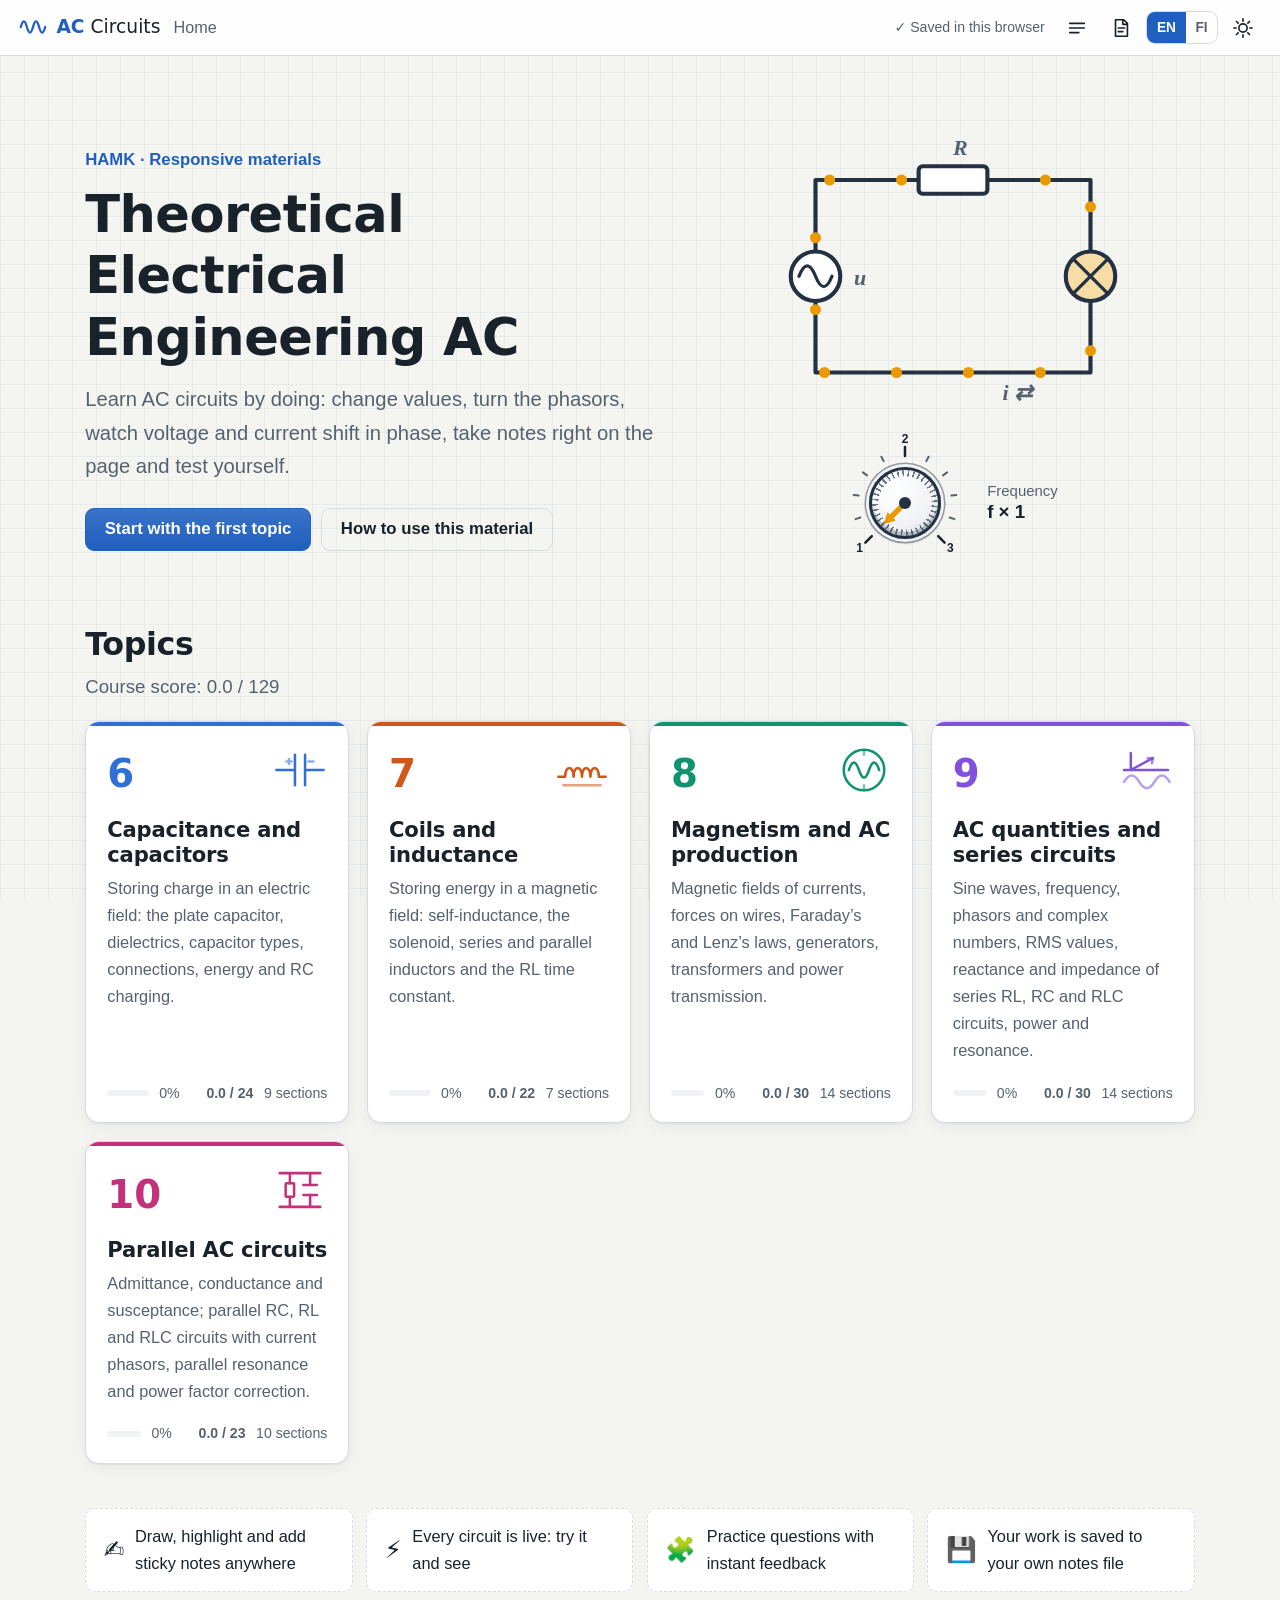
==== commit 11144506: "Update courses (source 7eadf1d)" ====
--- a/ac/index.html
+++ b/ac/index.html
@@ -94,7 +94,7 @@
 <script src="content/topic9.js?v=5bd20c3b19"></script>
 <script src="content/topic10.js?v=3107530e83"></script>
 <!-- Generated answer keys (hashed / encrypted; see tools/build-keys.mjs) -->
-<script src="assets/data/keys.js?v=c85412a623"></script>
+<script src="assets/data/keys.js?v=607cc0f924"></script>
 <script src="assets/js/core/boot.js?v=05d945c7f6"></script>
 </body>
 </html>
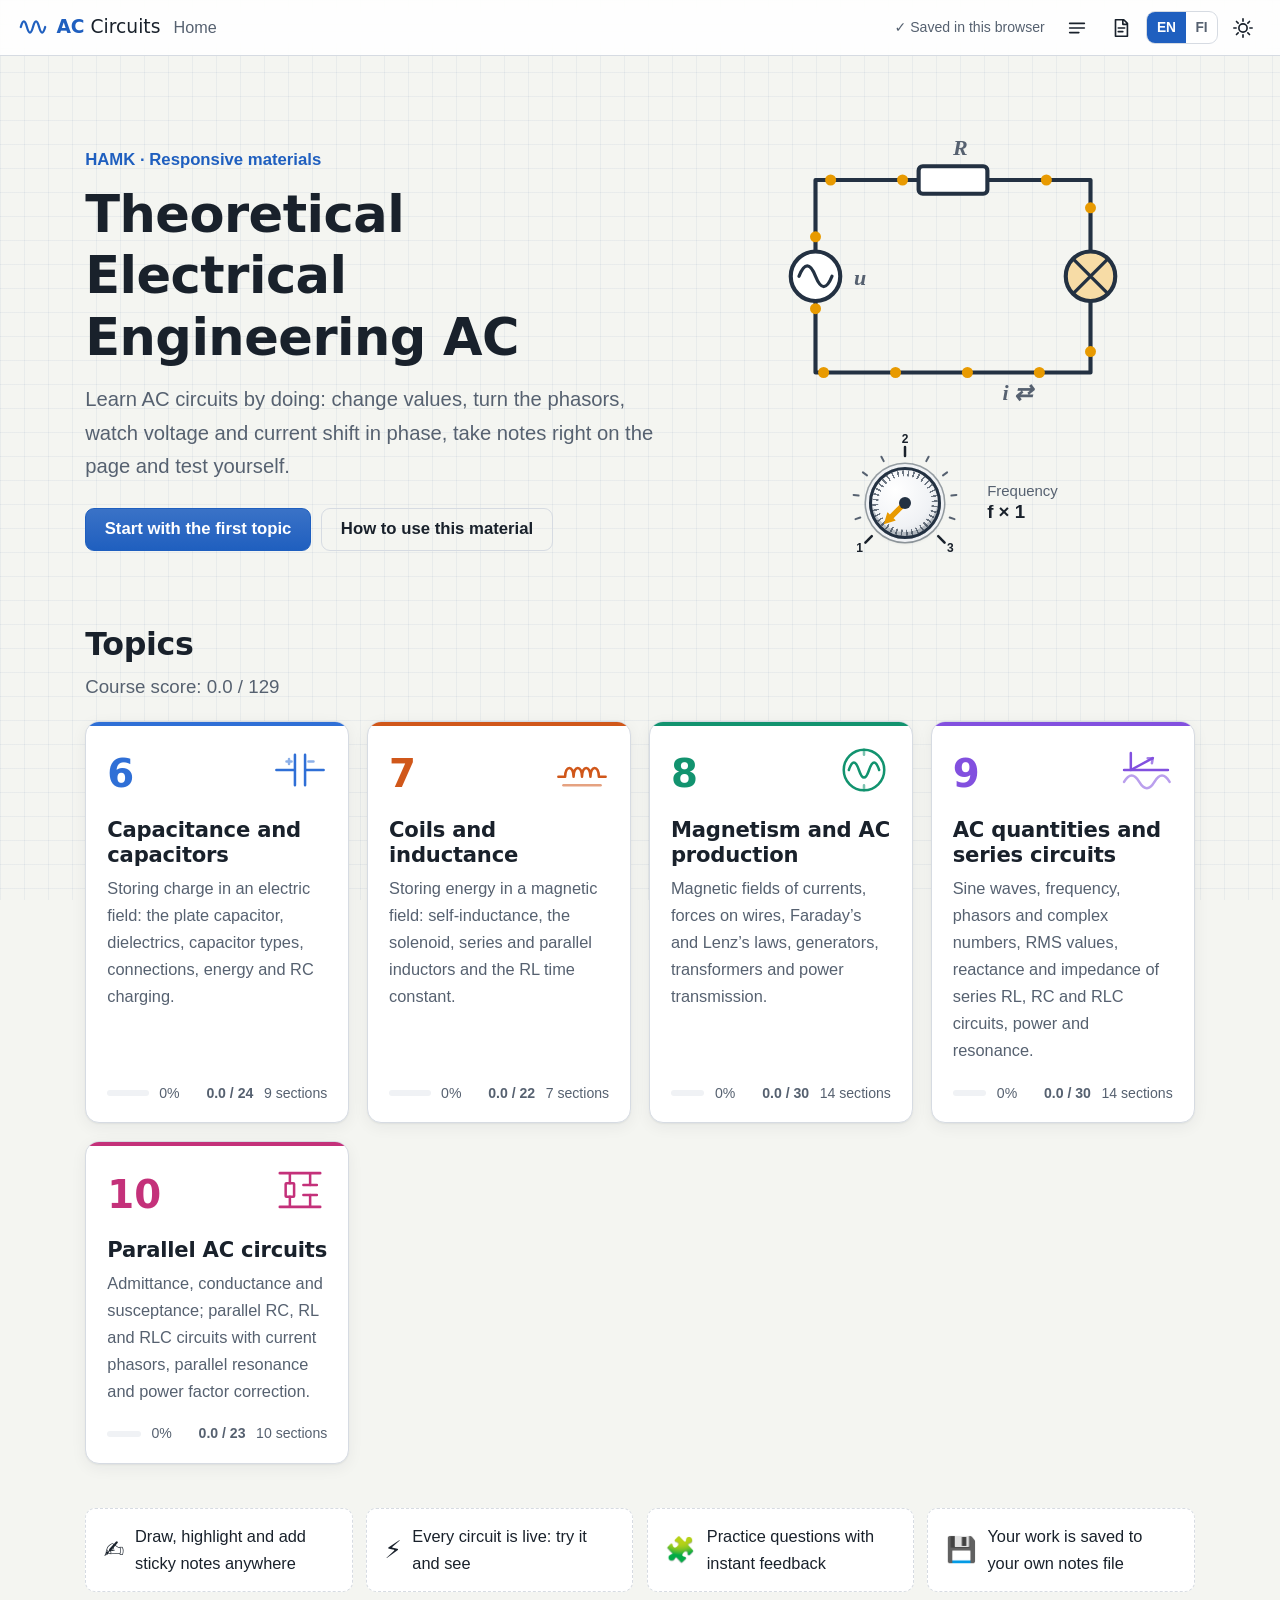
==== commit 12efeb78: "Update courses (source 1743485)" ====
--- a/ac/index.html
+++ b/ac/index.html
@@ -9,8 +9,8 @@
 <meta name="color-scheme" content="light dark">
 <link rel="icon" href="assets/img/favicon.svg?v=e45cb06618" type="image/svg+xml">
 <link rel="stylesheet" href="assets/css/tokens.css?v=3f46a9041d">
-<link rel="stylesheet" href="assets/css/main.css?v=d8a9eea629">
-<link rel="stylesheet" href="assets/css/widgets.css?v=d1b763794e">
+<link rel="stylesheet" href="assets/css/main.css?v=40d28244c8">
+<link rel="stylesheet" href="assets/css/widgets.css?v=98ae6b6e49">
 <script>
   // Apply saved theme before first paint to avoid a flash of the wrong theme.
   (function () {
@@ -83,7 +83,7 @@
 <script src="assets/js/sim/circuit-view.js?v=845d0c804b"></script>
 <script src="assets/js/viz/plot.js?v=1e0f981f00"></script>
 <script src="assets/js/viz/three-widget.js?v=1bd84b142c"></script>
-<script src="assets/js/viz/widgets-common.js?v=ef0e1a6628"></script>
+<script src="assets/js/viz/widgets-common.js?v=c3982b0832"></script>
 <script src="assets/js/viz/ac.js?v=33a8235416"></script>
 <!-- Content -->
 <script src="content/topics.js?v=890bac8c1f"></script>
@@ -94,7 +94,7 @@
 <script src="content/topic9.js?v=5bd20c3b19"></script>
 <script src="content/topic10.js?v=3107530e83"></script>
 <!-- Generated answer keys (hashed / encrypted; see tools/build-keys.mjs) -->
-<script src="assets/data/keys.js?v=607cc0f924"></script>
+<script src="assets/data/keys.js?v=87005448f5"></script>
 <script src="assets/js/core/boot.js?v=05d945c7f6"></script>
 </body>
 </html>
--- a/ac/assets/css/main.css
+++ b/ac/assets/css/main.css
@@ -7,7 +7,7 @@
   background-size: 24px 24px; background-attachment: fixed;
   transition: background-color .25s var(--ease), color .25s var(--ease);
 }
-h1, h2, h3, h4 { font-family: var(--font-head); line-height: 1.2; margin: 1.4em 0 .5em; letter-spacing: -.01em; overflow-wrap: anywhere; hyphens: auto; }   /* long Finnish compounds on phones */
+h1, h2, h3, h4 { font-family: var(--font-head); line-height: 1.2; margin: 1.4em 0 .5em; letter-spacing: -.01em; overflow-wrap: anywhere; hyphens: manual; }   /* long Finnish compounds on phones */
 h1 { font-size: clamp(1.9rem, 3.2vw + 1rem, 2.9rem); font-weight: 700; }
 h2 { font-size: clamp(1.4rem, 1.2vw + 1rem, 1.8rem); font-weight: 650; }
 h3 { font-size: 1.2rem; font-weight: 650; }
@@ -202,7 +202,7 @@
 .toc a:hover { background: var(--surface-2); color: var(--fg); }
 .toc a.current { background: var(--info-bg); color: var(--fg); font-weight: 600; }
 .toc-head strong { flex: 1; }
-.toc-head strong, .toc a { min-width: 0; overflow-wrap: anywhere; hyphens: auto; }   /* long Finnish compounds must not make the sidebar scroll sideways */
+.toc-head strong, .toc a { min-width: 0; overflow-wrap: anywhere; hyphens: manual; }   /* long Finnish compounds must not make the sidebar scroll sideways */
 .toc-min { flex: none; width: 30px; height: 30px; }
 .toc-min span { display: inline-block; transition: transform .2s; }
 /* minimised: only the header stays, so margin annotations under the list are visible and drawable */
--- a/ac/assets/css/widgets.css
+++ b/ac/assets/css/widgets.css
@@ -3,7 +3,7 @@
 /* ---------- interactive frame ---------- */
 .blk-interactive { margin: 0; padding: .8rem; border-radius: 14px; background: var(--surface); border: 1px solid var(--line); box-shadow: var(--shadow); }
 .widget-title { display: flex; align-items: center; gap: .6rem; margin-bottom: .5rem; }
-.widget-title strong { min-width: 0; overflow-wrap: anywhere; hyphens: auto; } .widget-badge { flex: none; }
+.widget-title strong { min-width: 0; overflow-wrap: anywhere; hyphens: manual; } .widget-badge { flex: none; }
 .widget-badge { font-size: .72rem; font-weight: 700; padding: .12rem .5rem; border-radius: 99px; background: var(--c-flow); color: #1b1300; }
 .widget-host { position: relative; min-height: 60px; }
 .blk-interactive figcaption { text-align: left; }
@@ -129,7 +129,7 @@
 .q-fill { line-height: 2.4; } .q-fill .q-input { margin: 0 .25rem; }
 .q-hint-small { font-size: .78rem; color: var(--muted); margin: .4rem 0 0; flex-basis: 100%; }
 .q-order { list-style: none; padding: 0; margin: 0; display: grid; gap: .35rem; counter-reset: o; }
-.q-order-item { min-width: 0; overflow-wrap: anywhere; hyphens: auto; display: flex; gap: .6rem; align-items: center; padding: .5rem .6rem; border-radius: 9px; border: 1px solid var(--line); background: var(--surface); counter-increment: o; touch-action: none; }
+.q-order-item { min-width: 0; overflow-wrap: anywhere; hyphens: manual; display: flex; gap: .6rem; align-items: center; padding: .5rem .6rem; border-radius: 9px; border: 1px solid var(--line); background: var(--surface); counter-increment: o; touch-action: none; }
 .q-order-item::before { content: counter(o) "."; font: 700 .85rem var(--font-mono); color: var(--muted); }
 .q-order-item.dragging { box-shadow: var(--shadow-lg); border-color: var(--primary); }
 .q-order-item .grip { cursor: grab; color: var(--muted); font-size: 1.1rem; }
@@ -138,15 +138,15 @@
 .q-match { display: grid; gap: .45rem; }
 .q-match-row { display: grid; grid-template-columns: 1fr auto minmax(9rem, 1fr); gap: .6rem; align-items: center; }
 .q-match-arrow { color: var(--muted); }
-/* Maths dropdown (quiz.js mathSelect): looks like a <select>, but its choices render formulas */
-.q-msel { text-align: left; cursor: pointer; padding-right: 2.2rem; min-height: 2.6rem;
-  background-image: linear-gradient(45deg, transparent 50%, var(--muted) 50%), linear-gradient(135deg, var(--muted) 50%, transparent 50%);
-  background-position: calc(100% - 1.05rem) 55%, calc(100% - .75rem) 55%; background-size: 5px 5px; background-repeat: no-repeat; }
-.q-msel-none { color: var(--muted); }
-.q-msel-list { display: grid; gap: .15rem; }
-.q-msel-opt { text-align: left; padding: .45rem .7rem; border: 0; border-radius: 8px; background: none; color: var(--fg); font: inherit; cursor: pointer; }
-.q-msel-opt:hover, .q-msel-opt:focus-visible { background: var(--surface-2); outline: none; }
-.q-msel-opt[aria-selected="true"] { background: color-mix(in srgb, var(--primary) 14%, transparent); }
+/* Maths dropdown (quiz.js mathSelect): looks like a <select>, but its choices render formulas */
+.q-msel { text-align: left; cursor: pointer; padding-right: 2.2rem; min-height: 2.6rem;
+  background-image: linear-gradient(45deg, transparent 50%, var(--muted) 50%), linear-gradient(135deg, var(--muted) 50%, transparent 50%);
+  background-position: calc(100% - 1.05rem) 55%, calc(100% - .75rem) 55%; background-size: 5px 5px; background-repeat: no-repeat; }
+.q-msel-none { color: var(--muted); }
+.q-msel-list { display: grid; gap: .15rem; }
+.q-msel-opt { text-align: left; padding: .45rem .7rem; border: 0; border-radius: 8px; background: none; color: var(--fg); font: inherit; cursor: pointer; }
+.q-msel-opt:hover, .q-msel-opt:focus-visible { background: var(--surface-2); outline: none; }
+.q-msel-opt[aria-selected="true"] { background: color-mix(in srgb, var(--primary) 14%, transparent); }
 .q-actions { display: flex; gap: .5rem; flex-wrap: wrap; margin-top: .8rem; }
 .q-feedback { margin-top: .6rem; font-weight: 600; min-height: 1em; }
 .q-feedback.ok { color: var(--ok); } .q-feedback.bad { color: var(--bad); } .q-feedback.warn { color: var(--warn); } .q-feedback.info { color: var(--primary); }
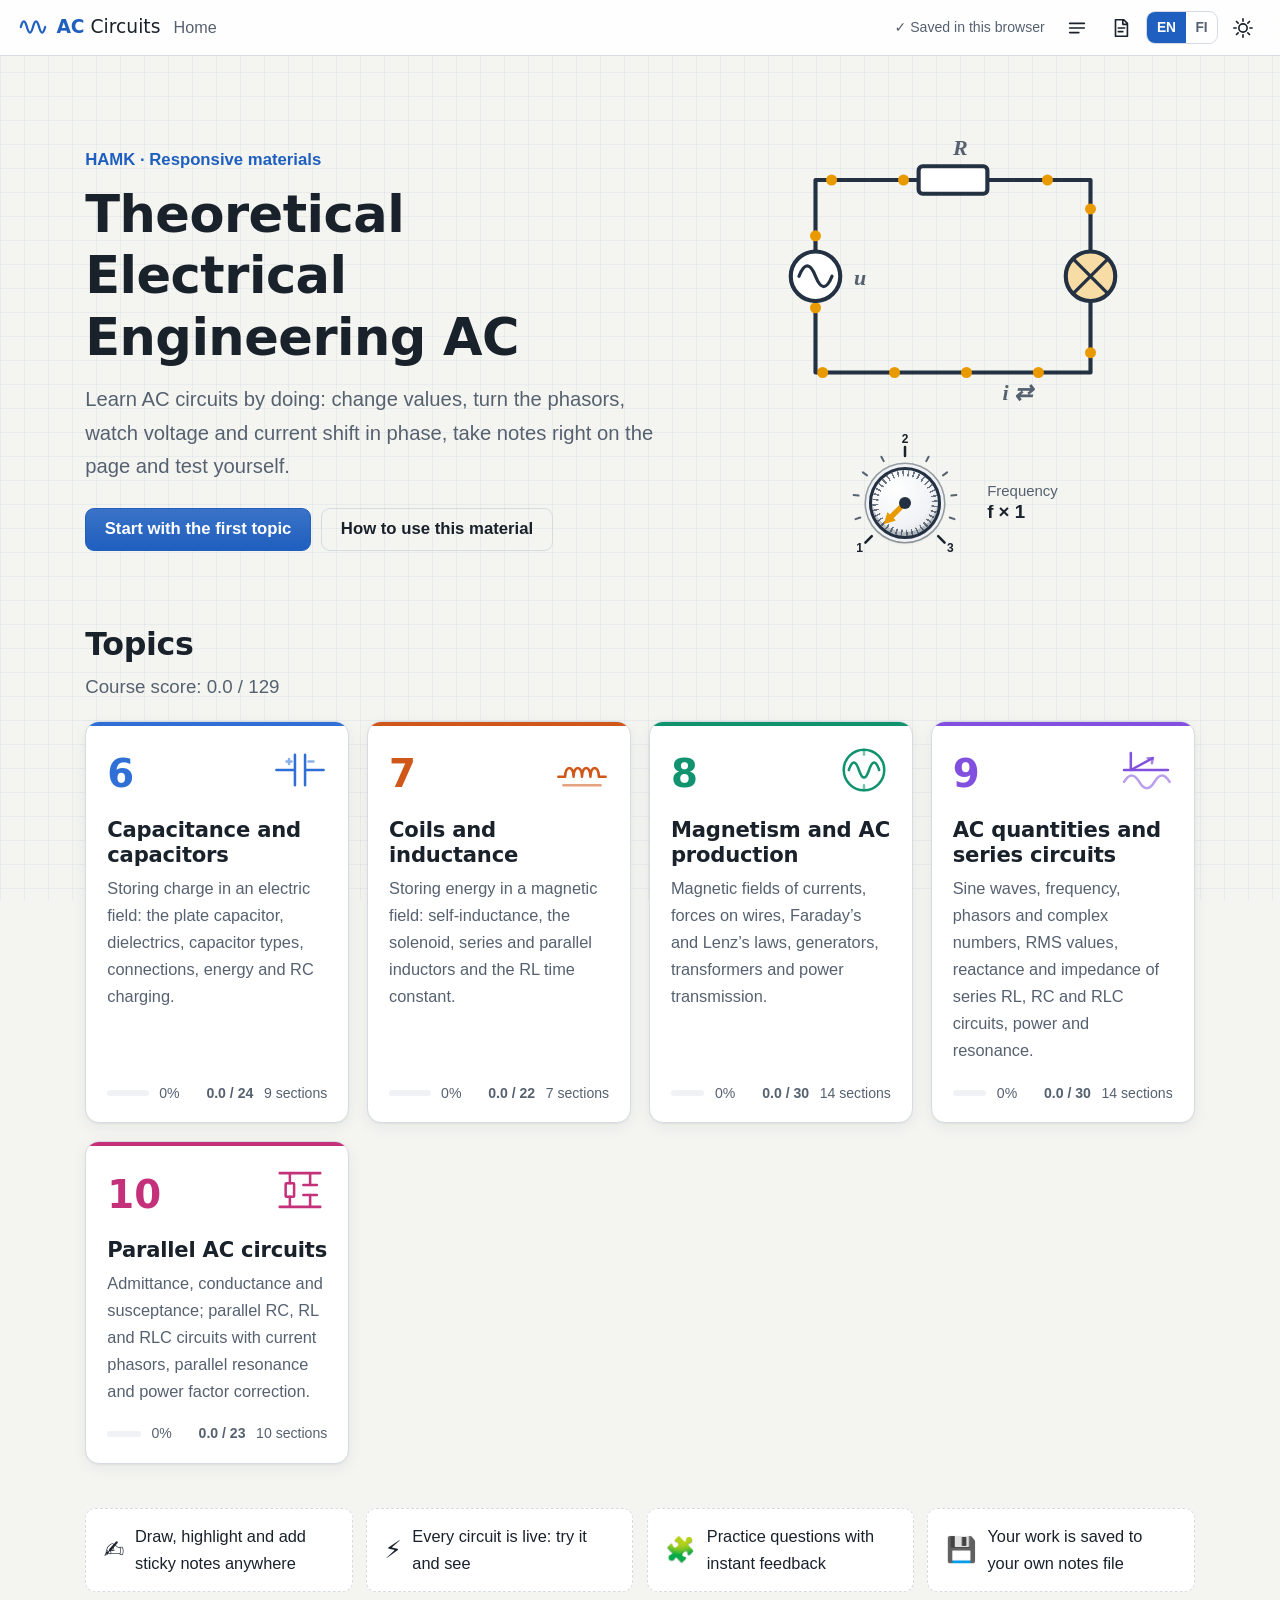
==== commit 8f40797d: "Update courses (source 1743485)" ====
--- a/ac/index.html
+++ b/ac/index.html
@@ -94,7 +94,7 @@
 <script src="content/topic9.js?v=5bd20c3b19"></script>
 <script src="content/topic10.js?v=3107530e83"></script>
 <!-- Generated answer keys (hashed / encrypted; see tools/build-keys.mjs) -->
-<script src="assets/data/keys.js?v=87005448f5"></script>
+<script src="assets/data/keys.js?v=9b45f65292"></script>
 <script src="assets/js/core/boot.js?v=05d945c7f6"></script>
 </body>
 </html>
